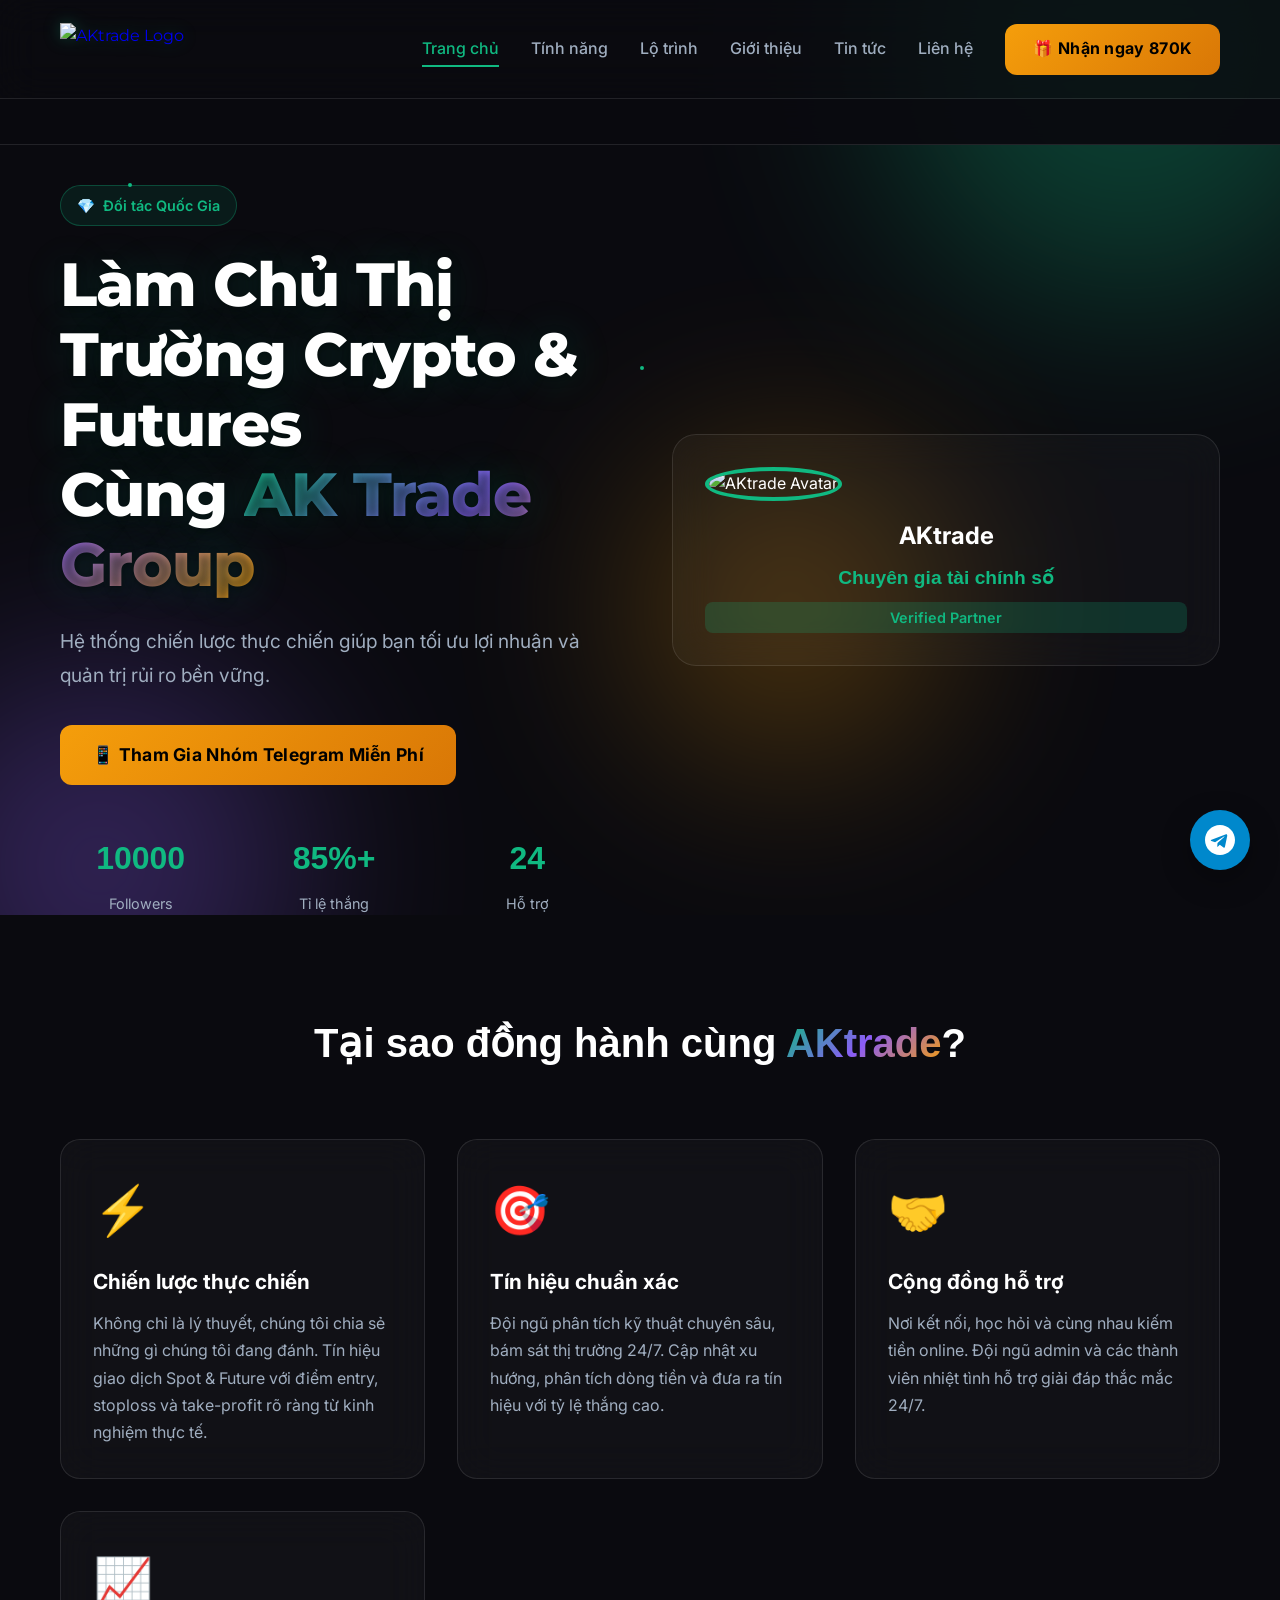
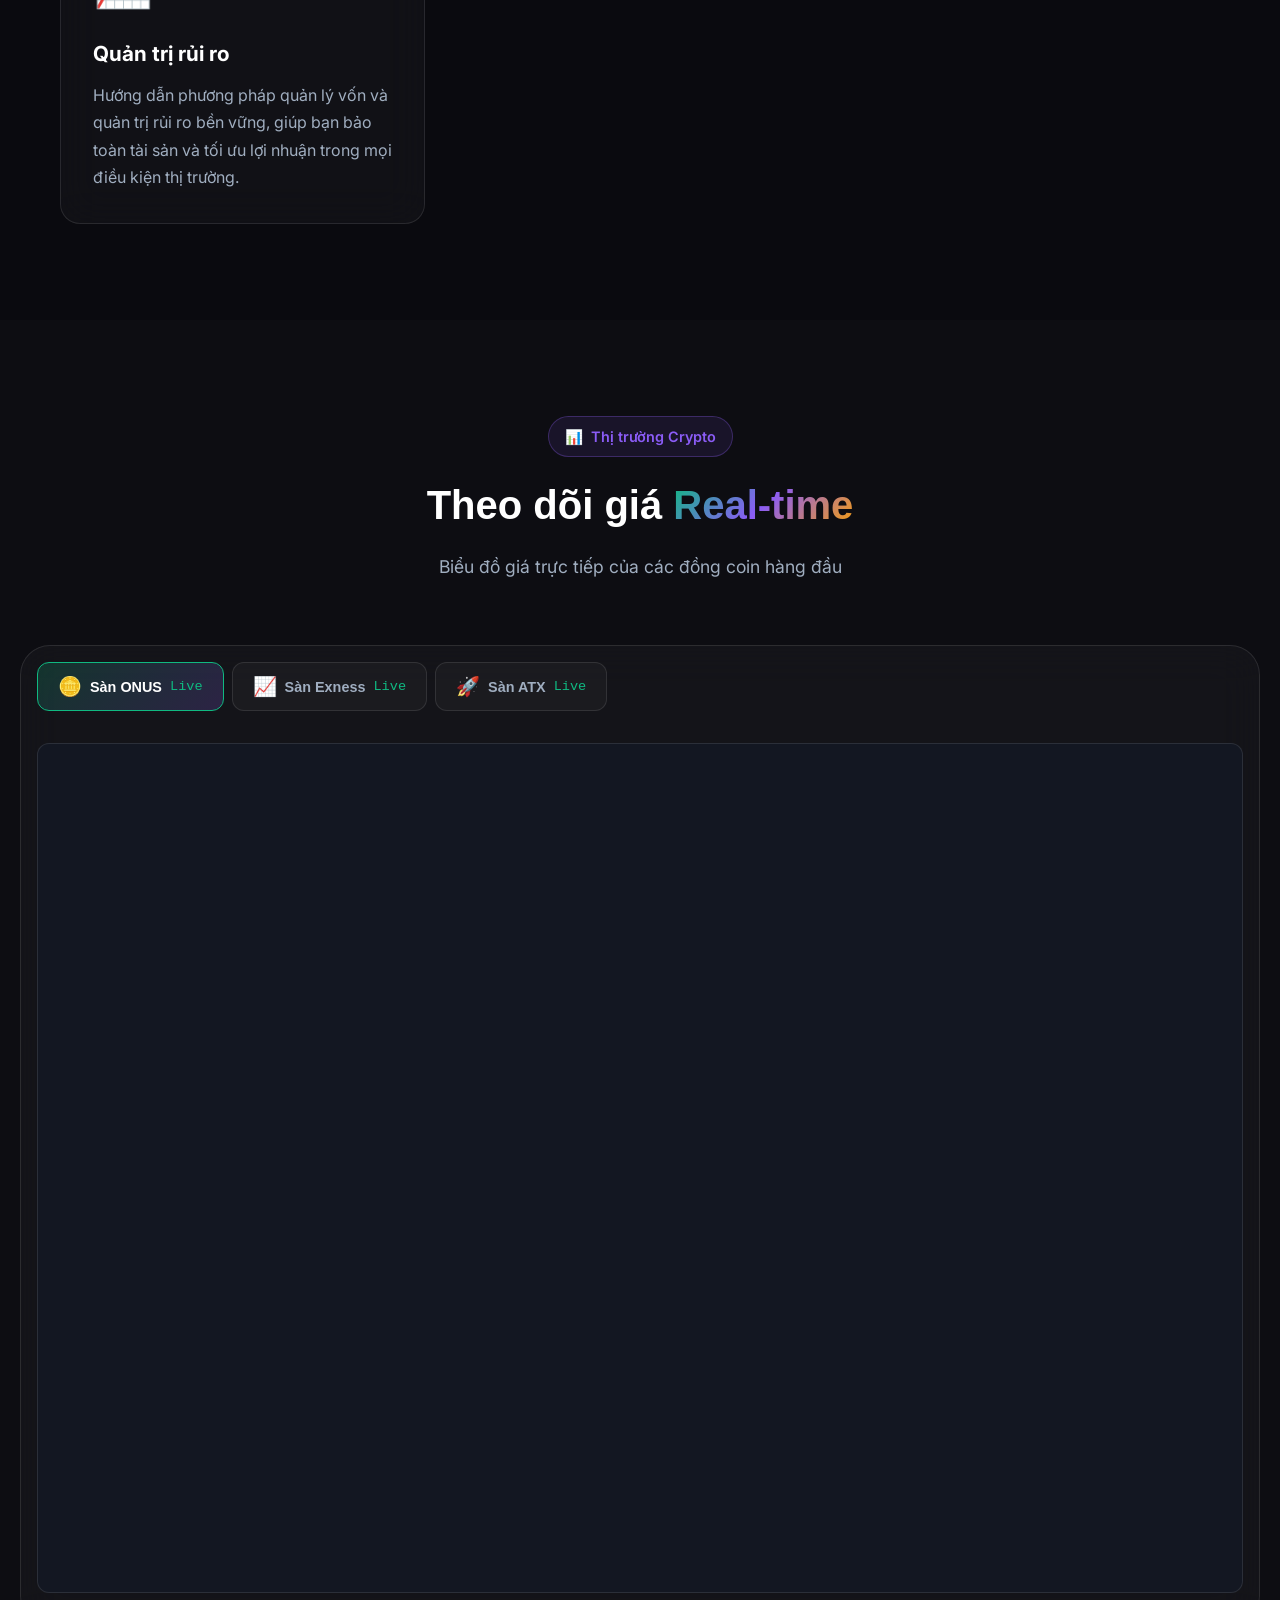
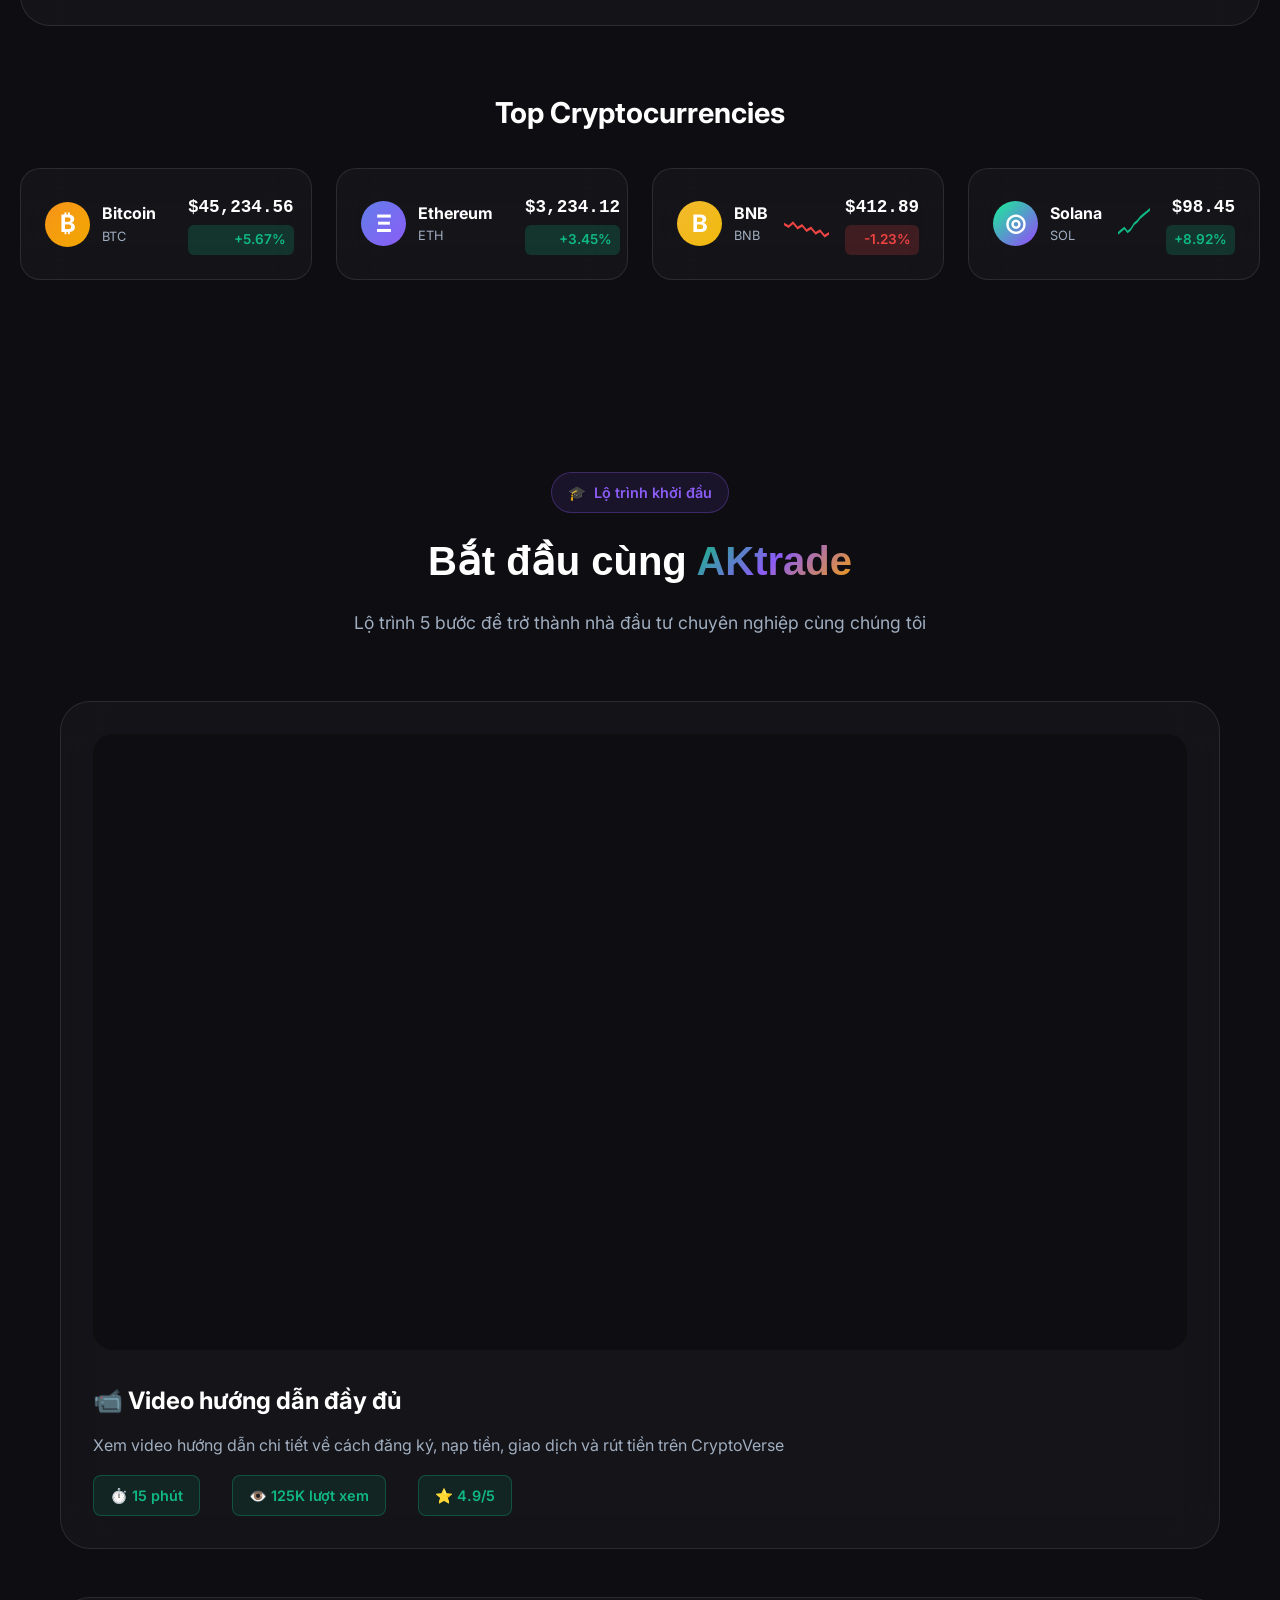
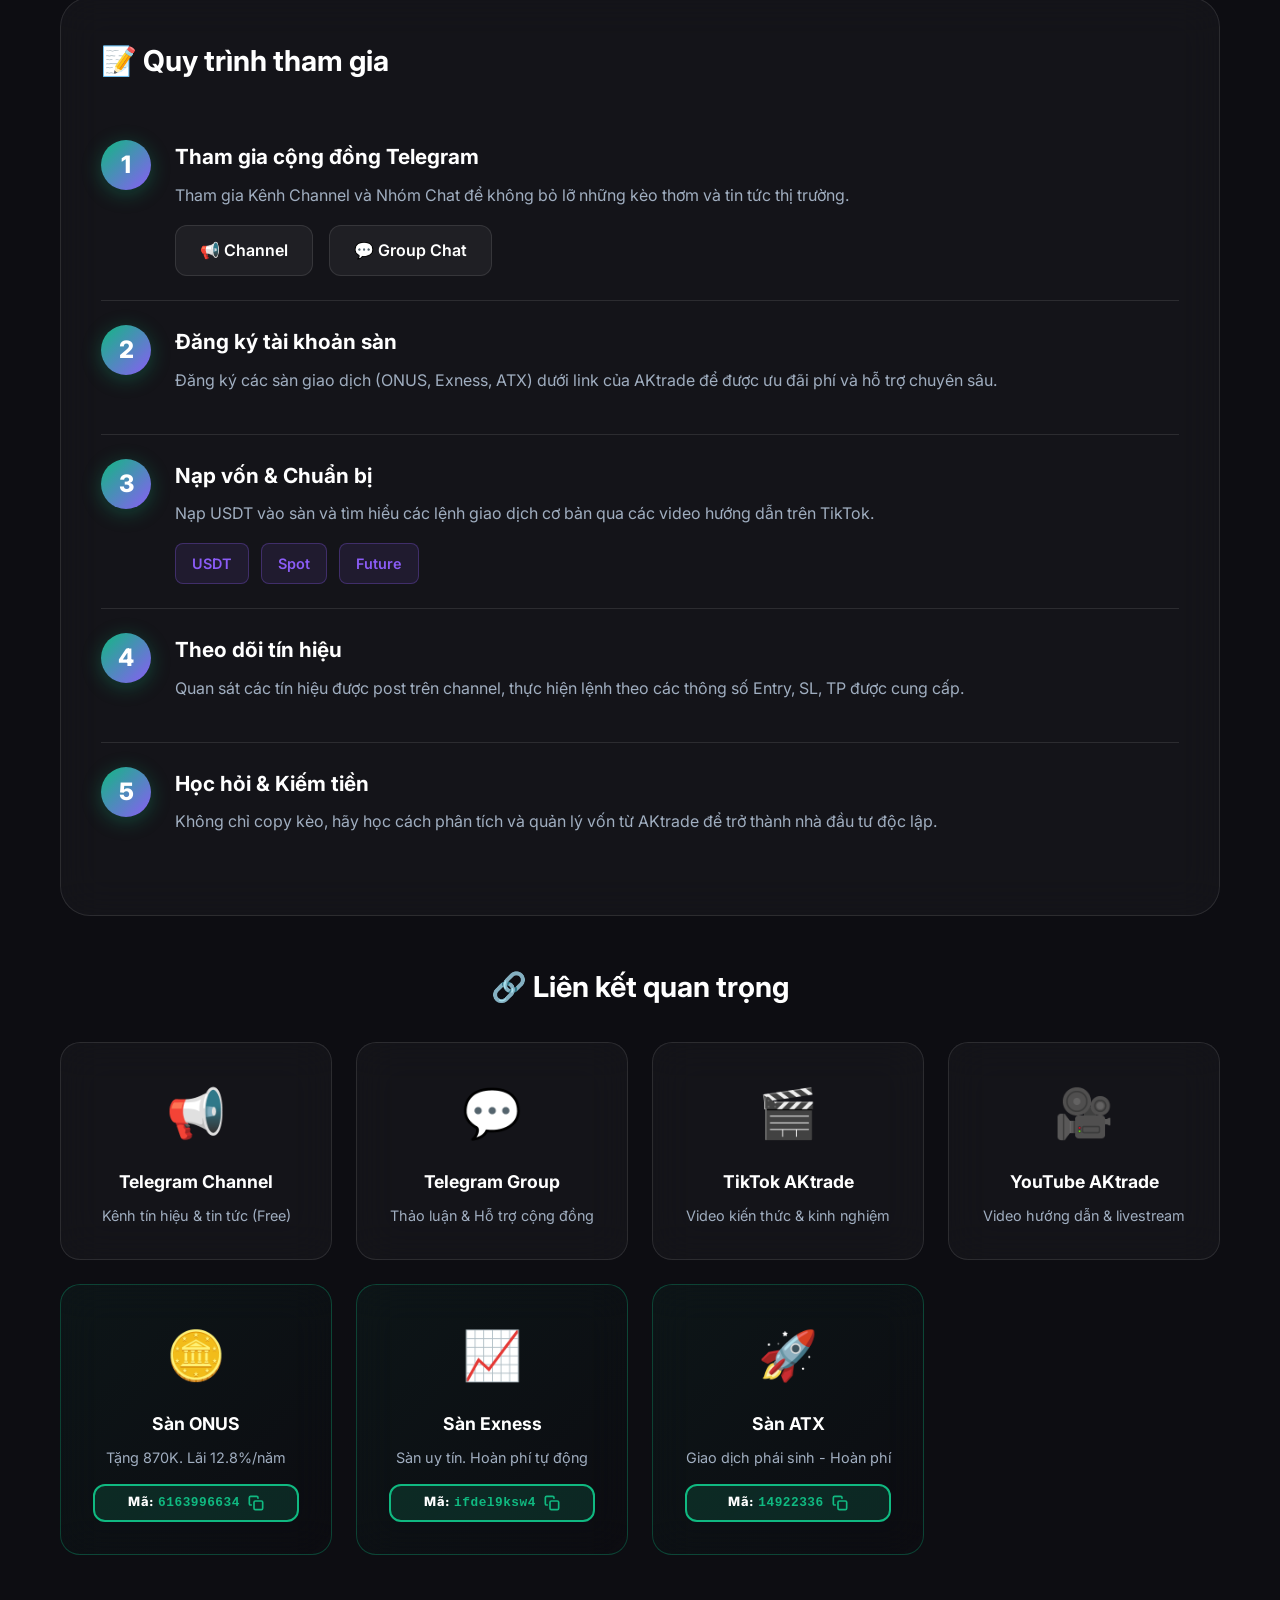
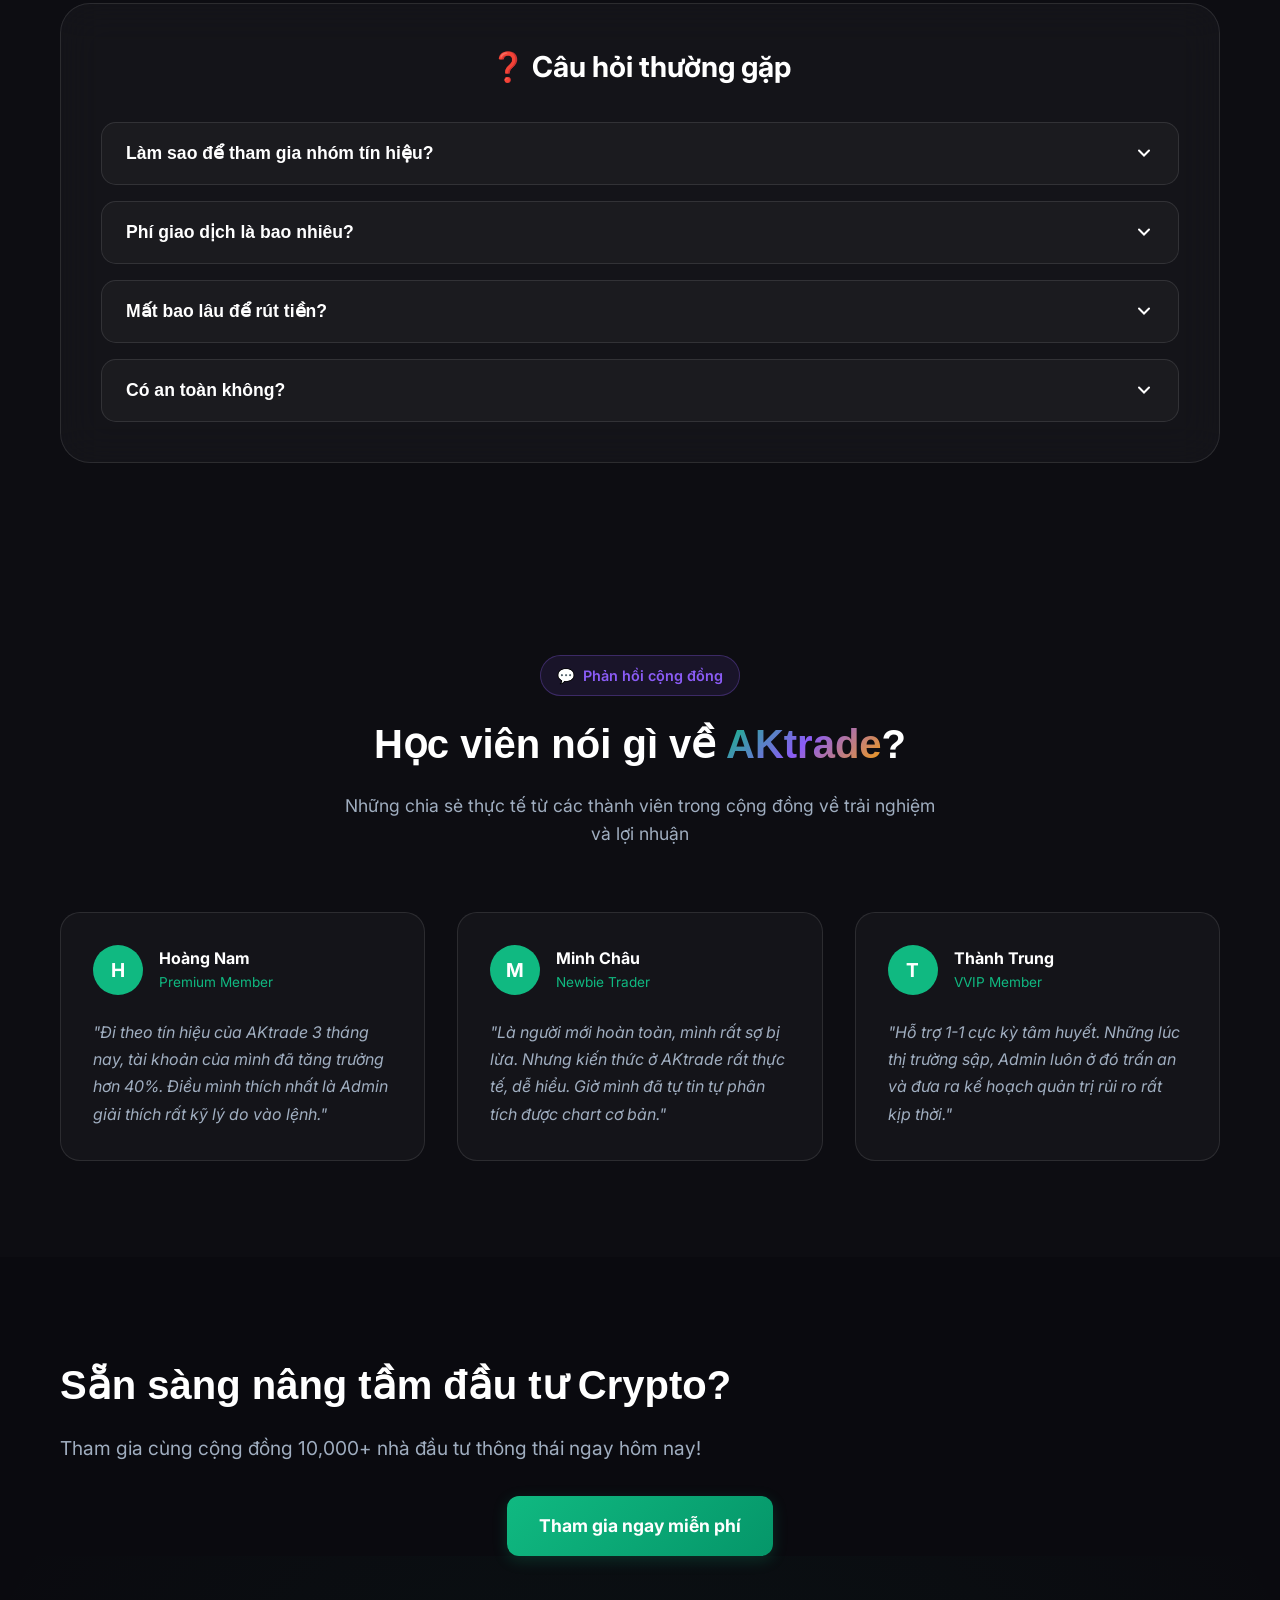
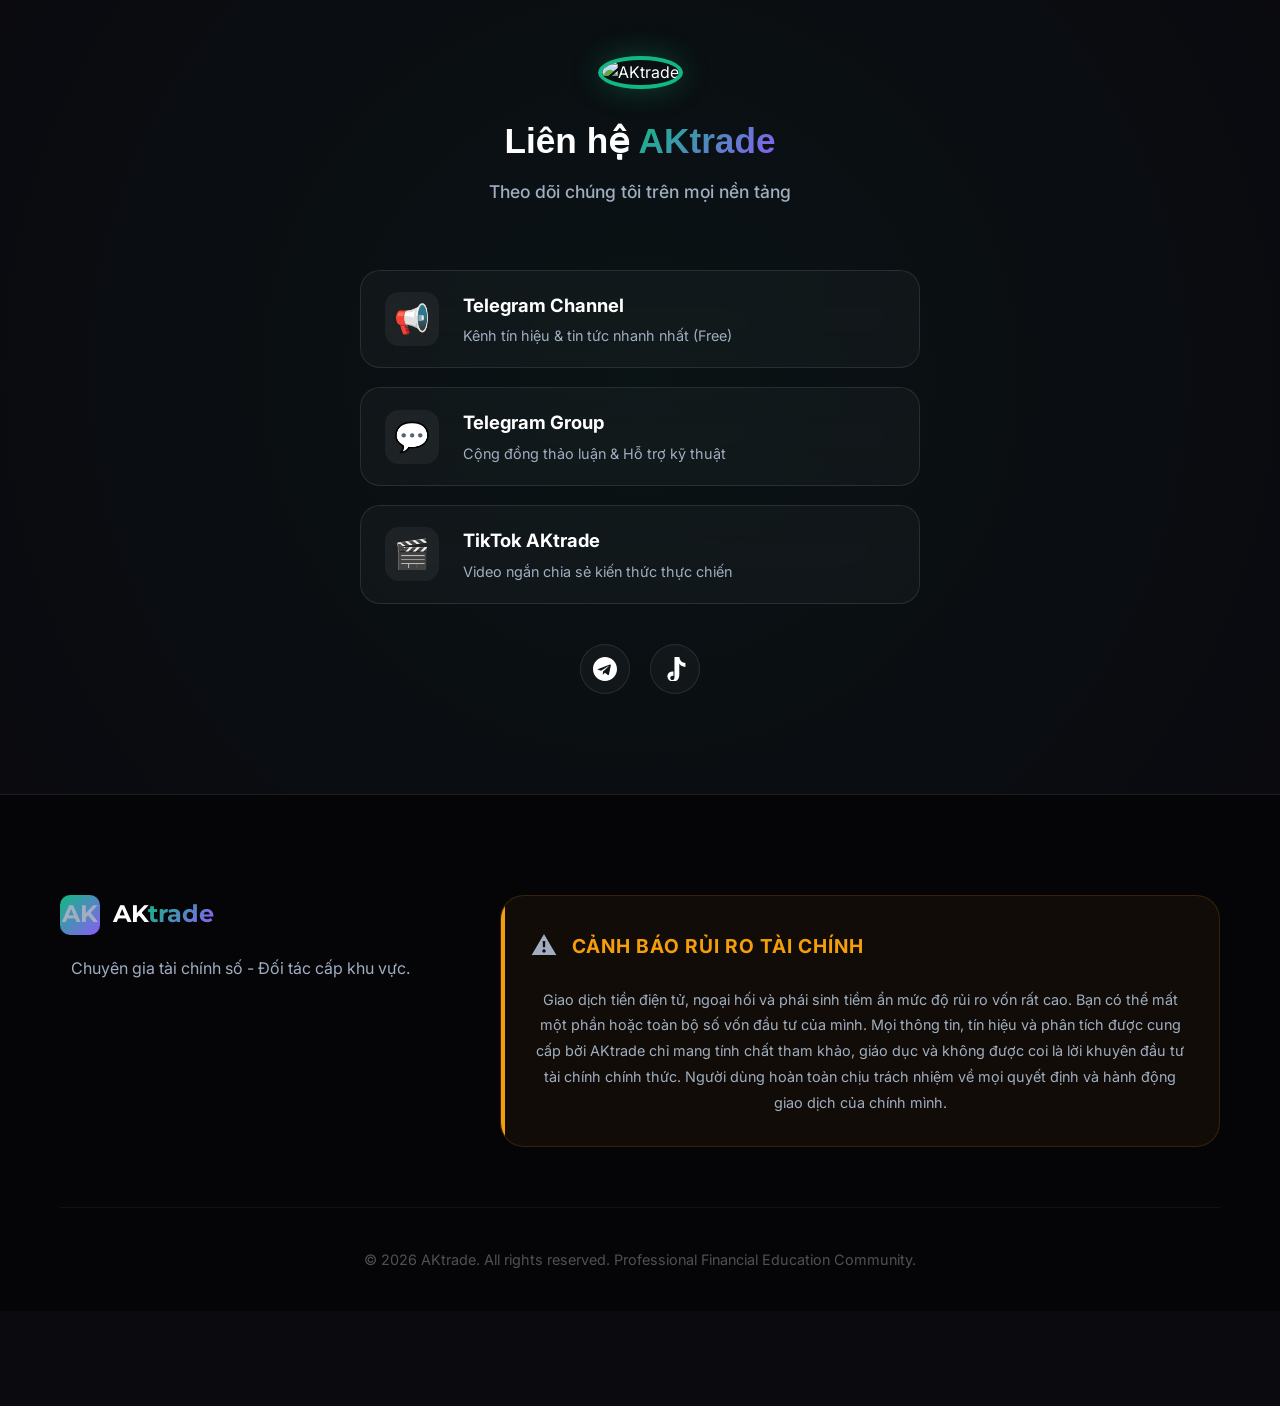
==== index.html @ a9e0b7c5 "init prj" ====
<!DOCTYPE html>
<html lang="vi">

<head>
    <meta charset="UTF-8">
    <meta name="viewport" content="width=device-width, initial-scale=1.0">
    <title>AKtrade - Chuyên gia tài chính số</title>
    <meta name="description" content="Đối tác cấp khu vực - Chia sẻ kiến thức & Tín hiệu Crypto thực chiến.">
    <link rel="stylesheet" href="css/style.css">
    <link rel="preconnect" href="https://fonts.googleapis.com">
    <link rel="preconnect" href="https://fonts.gstatic.com" crossorigin>
    <link
        href="https://fonts.googleapis.com/css2?family=Inter:wght@300;400;500;600;700;800;900&family=Roboto:wght@400;500;600;700;800;900&family=Montserrat:wght@400;600;700;800;900&display=swap"
        rel="stylesheet">
    
    <!-- Facebook Pixel Code -->
    <script>
        // Facebook Pixel sẽ được load từ file riêng
        // Thay YOUR_PIXEL_ID_HERE trong file js/fb-pixel.js
    </script>
    <noscript>
        <img height="1" width="1" style="display:none"
             src="https://www.facebook.com/tr?id=YOUR_PIXEL_ID_HERE&ev=PageView&noscript=1"/>
    </noscript>
    <!-- End Facebook Pixel Code -->
    
    <script type="text/javascript" src="https://s3.tradingview.com/tv.js"></script>
</head>

<body>
    <nav class="navbar" id="navbar">
        <div class="container">
            <div class="nav-content">
                <a href="index.html" class="logo logo-img-wrap">
                    <img src="https://bio.linkcdn.cc/upload/2025061210/1749724887125.png" alt="AKtrade Logo"
                        class="logo-img">
                </a>
                <div class="nav-links">
                    <a href="index.html" class="nav-link active">Trang chủ</a>
                    <a href="#features" class="nav-link">Tính năng</a>
                    <a href="roadmap.html" class="nav-link">Lộ trình</a>
                    <a href="referral.html" class="nav-link">Giới thiệu</a>
                    <a href="blog.html" class="nav-link">Tin tức</a>
                    <a href="#connect" class="nav-link">Liên hệ</a>
                    <a href="https://goonus.io/signup/6277729715974209438?uiid=OlnX7YWy3o&utm_campaign=invite"
                        class="btn btn-cta-gold" target="_blank">🎁 Nhận ngay 870K</a>
                </div>
                <button class="mobile-menu-btn" id="mobileMenuBtn">
                    <span></span><span></span><span></span>
                </button>
            </div>
        </div>
    </nav>

    <!-- Market Ticker -->
    <div class="market-ticker-wrapper">
        <div class="tradingview-widget-container">
            <div class="tradingview-widget-container__widget"></div>
            <script type="text/javascript"
                src="https://s3.tradingview.com/external-embedding/embed-widget-ticker-tape.js" async>
                    {
                        "symbols": [
                            { "proName": "BINANCE:BTCUSDT", "title": "BTC/USDT" },
                            { "proName": "BINANCE:ETHUSDT", "title": "ETH/USDT" },
                            { "proName": "BINANCE:SOLUSDT", "title": "SOL/USDT" },
                            { "proName": "BINANCE:BNBUSDT", "title": "BNB/USDT" },
                            { "proName": "BINANCE:XRPUSDT", "title": "XRP/USDT" },
                            { "proName": "BINANCE:ADAUSDT", "title": "ADA/USDT" }
                        ],
                            "showSymbolLogo": true,
                                "colorTheme": "dark",
                                    "isTransparent": true,
                                        "displayMode": "adaptive",
                                            "locale": "vi"
                    }
                </script>
        </div>
    </div>

    <section class="hero">
        <div class="hero-bg">
            <div class="gradient-orb orb-1"></div>
            <div class="gradient-orb orb-2"></div>
            <div class="gradient-orb orb-3"></div>
        </div>
        <div class="container">
            <div class="hero-content">
                <div class="hero-text">
                    <div class="badge">
                        <span class="badge-icon">💎</span>
                        <span>Đối tác Quốc Gia</span>
                    </div>
                    <h1 class="hero-title">
                        Làm Chủ Thị Trường Crypto & Futures <br>
                        Cùng <span class="gradient-text">AK Trade Group</span>
                    </h1>
                    <p class="hero-description">
                        Hệ thống chiến lược thực chiến giúp bạn tối ưu lợi nhuận và quản trị rủi ro bền vững.
                    </p>
                    <div class="hero-buttons">
                        <a href="https://t.me/Aktrade98" class="btn btn-cta-gold btn-large" target="_blank">
                            <span>📱 Tham Gia Nhóm Telegram Miễn Phí</span>
                        </a>
                    </div>
                    <div class="hero-stats">
                        <div class="stat-item">
                            <div class="stat-value">10K+</div>
                            <div class="stat-label">Followers</div>
                        </div>
                        <div class="stat-item">
                            <div class="stat-value">85%+</div>
                            <div class="stat-label">Tỉ lệ thắng</div>
                        </div>
                        <div class="stat-item">
                            <div class="stat-value">24/7</div>
                            <div class="stat-label">Hỗ trợ</div>
                        </div>
                    </div>
                </div>
                <div class="hero-visual">
                    <div class="crypto-card">
                        <div class="card-glow"></div>
                        <div class="aktrade-avatar">
                            <img src="https://bio.linkcdn.cc/upload/2025061210/1749724887125.png" alt="AKtrade Avatar"
                                style="width: 100%; border-radius: 50%; border: 4px solid var(--primary);">
                        </div>
                        <div class="crypto-name" style="text-align: center; margin-top: 1rem;">AKtrade</div>
                        <div class="ak-title"
                            style="text-align: center; font-size: 1.2rem; color: var(--primary); font-weight: 700; font-family: 'Orbitron', sans-serif;">
                            Chuyên gia tài chính số</div>
                        <div class="ak-badge"
                            style="display: block; text-align: center; background: rgba(16, 185, 129, 0.2); color: var(--primary); padding: 0.25rem 0.75rem; border-radius: 8px; font-size: 0.9rem; font-weight: 600; margin-top: 0.5rem;">
                            Verified Partner</div>
                    </div>
                </div>
            </div>
        </div>
        <div class="particles">
            <div class="particle"></div>
            <div class="particle"></div>
            <div class="particle"></div>
        </div>
    </section>

    <section class="features" id="features">
        <div class="container">
            <div class="section-header">
                <h2 class="section-title">Tại sao đồng hành cùng <span class="gradient-text">AKtrade</span>?</h2>
            </div>



            <div class="features-grid">
                <div class="feature-card">
                    <div class="feature-icon">⚡</div>
                    <h3 class="feature-title">Chiến lược thực chiến</h3>
                    <p class="feature-description">Không chỉ là lý thuyết, chúng tôi chia sẻ những gì chúng tôi đang đánh. Tín hiệu giao dịch Spot & Future với điểm entry, stoploss và take-profit rõ ràng từ kinh nghiệm thực tế.</p>
                </div>
                <div class="feature-card">
                    <div class="feature-icon">🎯</div>
                    <h3 class="feature-title">Tín hiệu chuẩn xác</h3>
                    <p class="feature-description">Đội ngũ phân tích kỹ thuật chuyên sâu, bám sát thị trường 24/7. Cập nhật xu hướng, phân tích dòng tiền và đưa ra tín hiệu với tỷ lệ thắng cao.</p>
                </div>
                <div class="feature-card">
                    <div class="feature-icon">🤝</div>
                    <h3 class="feature-title">Cộng đồng hỗ trợ</h3>
                    <p class="feature-description">Nơi kết nối, học hỏi và cùng nhau kiếm tiền online. Đội ngũ admin và các thành viên nhiệt tình hỗ trợ giải đáp thắc mắc 24/7.</p>
                </div>
                <div class="feature-card">
                    <div class="feature-icon">📈</div>
                    <h3 class="feature-title">Quản trị rủi ro</h3>
                    <p class="feature-description">Hướng dẫn phương pháp quản lý vốn và quản trị rủi ro bền vững, giúp bạn bảo toàn tài sản và tối ưu lợi nhuận trong mọi điều kiện thị trường.</p>
                </div>
            </div>
        </div>
    </section>

    <!-- Crypto Chart Section -->
    <section class="crypto-chart-section">
        <div class="container chart-wide-container">
            <div class="section-header">
                <div class="section-badge">
                    <span>📊</span>
                    <span>Thị trường Crypto</span>
                </div>
                <h2 class="section-title">Theo dõi giá <span class="gradient-text">Real-time</span></h2>
                <p class="section-description">Biểu đồ giá trực tiếp của các đồng coin hàng đầu</p>
            </div>

            <div class="chart-container">
                <!-- Chart Header -->
                <div class="chart-header">
                    <div class="chart-tabs">
                        <button class="chart-tab active" data-symbol="BINANCE:BTCUSDT">
                            <span class="tab-icon">🪙</span>
                            <span class="tab-name">Sàn ONUS</span>
                            <span class="tab-price">Live</span>
                        </button>
                        <button class="chart-tab" data-symbol="FX:XAUUSD">
                            <span class="tab-icon">📈</span>
                            <span class="tab-name">Sàn Exness</span>
                            <span class="tab-price">Live</span>
                        </button>
                        <button class="chart-tab" data-symbol="BINANCE:ETHUSDT">
                            <span class="tab-icon">🚀</span>
                            <span class="tab-name">Sàn ATX</span>
                            <span class="tab-price">Live</span>
                        </button>
                    </div>
                </div>

                <!-- Main Chart -->
                <div class="chart-wrapper"
                    style="height: 850px !important; min-height: 850px !important; padding: 0; overflow: hidden; background: #131722; border-radius: 12px; border: 1px solid rgba(255,255,255,0.1);">
                    <div id="tradingview_widget" style="width: 100%; height: 850px !important;"></div>
                </div>
            </div>

            <!-- Top Coins List -->
            <div class="top-coins">
                <h3 class="coins-title">Top Cryptocurrencies</h3>
                <div class="coins-grid">
                    <div class="coin-item">
                        <div class="coin-info">
                            <div class="coin-icon btc">₿</div>
                            <div>
                                <div class="coin-name">Bitcoin</div>
                                <div class="coin-symbol">BTC</div>
                            </div>
                        </div>
                        <div class="coin-chart">
                            <svg viewBox="0 0 100 30" preserveAspectRatio="none">
                                <path d="M0,25 L10,22 L20,24 L30,18 L40,20 L50,12 L60,14 L70,8 L80,6 L90,4 L100,2"
                                    fill="none" stroke="#10b981" stroke-width="2" />
                            </svg>
                        </div>
                        <div class="coin-price-info">
                            <div class="coin-price">$45,234.56</div>
                            <div class="coin-change positive">+5.67%</div>
                        </div>
                    </div>

                    <div class="coin-item">
                        <div class="coin-info">
                            <div class="coin-icon eth">Ξ</div>
                            <div>
                                <div class="coin-name">Ethereum</div>
                                <div class="coin-symbol">ETH</div>
                            </div>
                        </div>
                        <div class="coin-chart">
                            <svg viewBox="0 0 100 30" preserveAspectRatio="none">
                                <path d="M0,20 L10,18 L20,22 L30,15 L40,17 L50,10 L60,12 L70,7 L80,9 L90,5 L100,3"
                                    fill="none" stroke="#8b5cf6" stroke-width="2" />
                            </svg>
                        </div>
                        <div class="coin-price-info">
                            <div class="coin-price">$3,234.12</div>
                            <div class="coin-change positive">+3.45%</div>
                        </div>
                    </div>

                    <div class="coin-item">
                        <div class="coin-info">
                            <div class="coin-icon bnb">B</div>
                            <div>
                                <div class="coin-name">BNB</div>
                                <div class="coin-symbol">BNB</div>
                            </div>
                        </div>
                        <div class="coin-chart">
                            <svg viewBox="0 0 100 30" preserveAspectRatio="none">
                                <path d="M0,15 L10,17 L20,14 L30,18 L40,16 L50,20 L60,18 L70,22 L80,20 L90,24 L100,22"
                                    fill="none" stroke="#ef4444" stroke-width="2" />
                            </svg>
                        </div>
                        <div class="coin-price-info">
                            <div class="coin-price">$412.89</div>
                            <div class="coin-change negative">-1.23%</div>
                        </div>
                    </div>

                    <div class="coin-item">
                        <div class="coin-info">
                            <div class="coin-icon sol">◎</div>
                            <div>
                                <div class="coin-name">Solana</div>
                                <div class="coin-symbol">SOL</div>
                            </div>
                        </div>
                        <div class="coin-chart">
                            <svg viewBox="0 0 100 30" preserveAspectRatio="none">
                                <path d="M0,22 L10,20 L20,18 L30,21 L40,19 L50,15 L60,13 L70,10 L80,8 L90,6 L100,4"
                                    fill="none" stroke="#10b981" stroke-width="2" />
                            </svg>
                        </div>
                        <div class="coin-price-info">
                            <div class="coin-price">$98.45</div>
                            <div class="coin-change positive">+8.92%</div>
                        </div>
                    </div>
                </div>
            </div>
        </div>
    </section>

    <!-- Tutorial Section -->
    <section class="tutorial-section">
        <div class="container">
            <div class="section-header">
                <div class="section-badge">
                    <span>🎓</span>
                    <span>Lộ trình khởi đầu</span>
                </div>
                <h2 class="section-title">Bắt đầu cùng <span class="gradient-text">AKtrade</span></h2>
                <p class="section-description">
                    Lộ trình 5 bước để trở thành nhà đầu tư chuyên nghiệp cùng chúng tôi
                </p>
            </div>

            <div class="tutorial-content">
                <!-- Video Tutorial -->
                <div class="tutorial-video">
                    <div class="video-wrapper">
                        <!-- Replace with your YouTube video ID -->
                        <iframe id="tutorialVideo" src="https://www.youtube.com/embed/V8oj9MBO3xE"
                            title="Hướng dẫn sử dụng CryptoVerse" frameborder="0"
                            allow="accelerometer; autoplay; clipboard-write; encrypted-media; gyroscope; picture-in-picture"
                            allowfullscreen>
                        </iframe>
                    </div>
                    <div class="video-info">
                        <h3 class="video-title">📹 Video hướng dẫn đầy đủ</h3>
                        <p class="video-description">
                            Xem video hướng dẫn chi tiết về cách đăng ký, nạp tiền, giao dịch và rút tiền trên
                            CryptoVerse
                        </p>
                        <div class="video-stats">
                            <span class="video-stat">⏱️ 15 phút</span>
                            <span class="video-stat">👁️ 125K lượt xem</span>
                            <span class="video-stat">⭐ 4.9/5</span>
                        </div>
                    </div>
                </div>

                <!-- Step by Step Guide -->
                <div class="tutorial-steps">
                    <h3 class="steps-title">📝 Quy trình tham gia</h3>

                    <div class="tutorial-step">
                        <div class="step-number-badge">1</div>
                        <div class="step-content">
                            <h4 class="step-title">Tham gia cộng đồng Telegram</h4>
                            <p class="step-description">
                                Tham gia Kênh Channel và Nhóm Chat để không bỏ lỡ những kèo thơm và tin tức thị trường.
                            </p>
                            <div class="step-downloads">
                                <a href="https://t.me/Aktrade98" class="download-btn">
                                    <span>📢 Channel</span>
                                </a>
                                <a href="https://t.me/Aktrade98_Chat" class="download-btn">
                                    <span>💬 Group Chat</span>
                                </a>
                            </div>
                        </div>
                    </div>

                    <div class="tutorial-step">
                        <div class="step-number-badge">2</div>
                        <div class="step-content">
                            <h4 class="step-title">Đăng ký tài khoản sàn</h4>
                            <p class="step-description">
                                Đăng ký các sàn giao dịch (ONUS, Exness, ATX) dưới link của AKtrade để được ưu đãi phí
                                và hỗ trợ chuyên sâu.
                            </p>
                        </div>
                    </div>

                    <div class="tutorial-step">
                        <div class="step-number-badge">3</div>
                        <div class="step-content">
                            <h4 class="step-title">Nạp vốn & Chuẩn bị</h4>
                            <p class="step-description">
                                Nạp USDT vào sàn và tìm hiểu các lệnh giao dịch cơ bản qua các video hướng dẫn trên
                                TikTok.
                            </p>
                            <div class="payment-methods">
                                <span class="payment-badge">USDT</span>
                                <span class="payment-badge">Spot</span>
                                <span class="payment-badge">Future</span>
                            </div>
                        </div>
                    </div>

                    <div class="tutorial-step">
                        <div class="step-number-badge">4</div>
                        <div class="step-content">
                            <h4 class="step-title">Theo dõi tín hiệu</h4>
                            <p class="step-description">
                                Quan sát các tín hiệu được post trên channel, thực hiện lệnh theo các thông số Entry,
                                SL, TP được cung cấp.
                            </p>
                        </div>
                    </div>

                    <div class="tutorial-step">
                        <div class="step-number-badge">5</div>
                        <div class="step-content">
                            <h4 class="step-title">Học hỏi & Kiếm tiền</h4>
                            <p class="step-description">
                                Không chỉ copy kèo, hãy học cách phân tích và quản lý vốn từ AKtrade để trở thành nhà
                                đầu tư độc lập.
                            </p>
                        </div>
                    </div>
                </div>

                <!-- Resources & Links -->
                <div class="tutorial-resources">
                    <h3 class="resources-title">🔗 Liên kết quan trọng</h3>
                    <div class="resources-grid">
                        <a href="https://t.me/Aktrade98" class="resource-card">
                            <div class="resource-icon">📢</div>
                            <h4 class="resource-title">Telegram Channel</h4>
                            <p class="resource-description">Kênh tín hiệu & tin tức (Free)</p>
                        </a>

                        <a href="https://t.me/Aktrade98_Chat" class="resource-card">
                            <div class="resource-icon">💬</div>
                            <h4 class="resource-title">Telegram Group</h4>
                            <p class="resource-description">Thảo luận & Hỗ trợ cộng đồng</p>
                        </a>

                        <a href="https://www.tiktok.com/@teamaktrade?_r=1&_t=ZS-91wGyzet63Q" class="resource-card"
                            target="_blank">
                            <div class="resource-icon">🎬</div>
                            <h4 class="resource-title">TikTok AKtrade</h4>
                            <p class="resource-description">Video kiến thức & kinh nghiệm</p>
                        </a>

                        <a href="https://www.youtube.com/@AKtrade-Group" class="resource-card" target="_blank">
                            <div class="resource-icon">🎥</div>
                            <h4 class="resource-title">YouTube AKtrade</h4>
                            <p class="resource-description">Video hướng dẫn & livestream</p>
                        </a>

                        <a href="https://goonus.io/signup/6277729715974209438?uiid=OlnX7YWy3o&utm_campaign=invite"
                            class="resource-card exchange-accent" target="_blank">
                            <div class="resource-icon">🪙</div>
                            <h4 class="resource-title">Sàn ONUS</h4>
                            <p class="resource-description">Tặng 870K. Lãi 12.8%/năm</p>
                            <div class="ref-code-v3" onclick="event.preventDefault();"
                                style="display: flex; align-items: center; justify-content: center; gap: 8px; background: rgba(16, 185, 129, 0.15); border: 2px solid var(--primary); padding: 6px 15px; border-radius: 12px; margin-top: 15px; transition: all 0.3s ease;">
                                <span
                                    style="font-size: 0.8rem; font-weight: 800; color: #fff; letter-spacing: 0.5px;">Mã:
                                    <span id="idxOnusCode"
                                        style="color: var(--primary); font-family: 'Orbitron', monospace;">6163996634</span></span>
                                <button class="copy-btn-trigger" data-target="idxOnusCode"
                                    style="background: none; border: none; color: var(--primary); cursor: pointer; display: flex; align-items: center; padding: 0;">
                                    <svg width="16" height="16" viewBox="0 0 24 24" fill="none" stroke="currentColor"
                                        stroke-width="2.5" stroke-linecap="round" stroke-linejoin="round">
                                        <rect x="9" y="9" width="13" height="13" rx="2" ry="2"></rect>
                                        <path d="M5 15H4a2 2 0 0 1-2-2V4a2 2 0 0 1 2-2h9a2 2 0 0 1 2 2v1"></path>
                                    </svg>
                                </button>
                            </div>
                        </a>

                        <a href="https://one.exnessonelink.com/a/ifdel9ksw4" class="resource-card exchange-accent"
                            target="_blank">
                            <div class="resource-icon">📈</div>
                            <h4 class="resource-title">Sàn Exness</h4>
                            <p class="resource-description">Sàn uy tín. Hoàn phí tự động</p>
                            <div class="ref-code-v3" onclick="event.preventDefault();"
                                style="display: flex; align-items: center; justify-content: center; gap: 8px; background: rgba(16, 185, 129, 0.15); border: 2px solid var(--primary); padding: 6px 15px; border-radius: 12px; margin-top: 15px; transition: all 0.3s ease;">
                                <span
                                    style="font-size: 0.8rem; font-weight: 800; color: #fff; letter-spacing: 0.5px;">Mã:
                                    <span id="idxExCode"
                                        style="color: var(--primary); font-family: 'Orbitron', monospace;">ifdel9ksw4</span></span>
                                <button class="copy-btn-trigger" data-target="idxExCode"
                                    style="background: none; border: none; color: var(--primary); cursor: pointer; display: flex; align-items: center; padding: 0;">
                                    <svg width="16" height="16" viewBox="0 0 24 24" fill="none" stroke="currentColor"
                                        stroke-width="2.5" stroke-linecap="round" stroke-linejoin="round">
                                        <rect x="9" y="9" width="13" height="13" rx="2" ry="2"></rect>
                                        <path d="M5 15H4a2 2 0 0 1-2-2V4a2 2 0 0 1 2-2h9a2 2 0 0 1 2 2v1"></path>
                                    </svg>
                                </button>
                            </div>
                        </a>

                        <a href="https://atxs.io/r/14922336" class="resource-card exchange-accent" target="_blank">
                            <div class="resource-icon">🚀</div>
                            <h4 class="resource-title">Sàn ATX</h4>
                            <p class="resource-description">Giao dịch phái sinh - Hoàn phí</p>
                            <div class="ref-code-v3" onclick="event.preventDefault();"
                                style="display: flex; align-items: center; justify-content: center; gap: 8px; background: rgba(16, 185, 129, 0.15); border: 2px solid var(--primary); padding: 6px 15px; border-radius: 12px; margin-top: 15px; transition: all 0.3s ease;">
                                <span
                                    style="font-size: 0.8rem; font-weight: 800; color: #fff; letter-spacing: 0.5px;">Mã:
                                    <span id="idxAtxCode"
                                        style="color: var(--primary); font-family: 'Orbitron', monospace;">14922336</span></span>
                                <button class="copy-btn-trigger" data-target="idxAtxCode"
                                    style="background: none; border: none; color: var(--primary); cursor: pointer; display: flex; align-items: center; padding: 0;">
                                    <svg width="16" height="16" viewBox="0 0 24 24" fill="none" stroke="currentColor"
                                        stroke-width="2.5" stroke-linecap="round" stroke-linejoin="round">
                                        <rect x="9" y="9" width="13" height="13" rx="2" ry="2"></rect>
                                        <path d="M5 15H4a2 2 0 0 1-2-2V4a2 2 0 0 1 2-2h9a2 2 0 0 1 2 2v1"></path>
                                    </svg>
                                </button>
                            </div>
                        </a>
                    </div>
                </div>

                <!-- Quick FAQ -->
                <div class="tutorial-faq">
                    <h3 class="faq-title">❓ Câu hỏi thường gặp</h3>
                    <div class="faq-list">
                        <div class="faq-item">
                            <button class="faq-question">
                                <span>Làm sao để tham gia nhóm tín hiệu?</span>
                                <svg width="20" height="20" viewBox="0 0 20 20" fill="none">
                                    <path d="M5 7.5L10 12.5L15 7.5" stroke="currentColor" stroke-width="2"
                                        stroke-linecap="round" />
                                </svg>
                            </button>
                            <div class="faq-answer">
                                <p>Bạn chỉ cần tham gia Telegram Channel (Free). Với các nhóm tín hiệu nâng cao, hãy
                                    đăng ký sàn qua link của AKtrade và nhắn tin cho Admin.</p>
                            </div>
                        </div>

                        <div class="faq-item">
                            <button class="faq-question">
                                <span>Phí giao dịch là bao nhiêu?</span>
                                <svg width="20" height="20" viewBox="0 0 20 20" fill="none">
                                    <path d="M5 7.5L10 12.5L15 7.5" stroke="currentColor" stroke-width="2"
                                        stroke-linecap="round" />
                                </svg>
                            </button>
                            <div class="faq-answer">
                                <p>Phí giao dịch chỉ từ 0.1% - thấp nhất thị trường. Người dùng VIP được giảm thêm 50%.
                                </p>
                            </div>
                        </div>

                        <div class="faq-item">
                            <button class="faq-question">
                                <span>Mất bao lâu để rút tiền?</span>
                                <svg width="20" height="20" viewBox="0 0 20 20" fill="none">
                                    <path d="M5 7.5L10 12.5L15 7.5" stroke="currentColor" stroke-width="2"
                                        stroke-linecap="round" />
                                </svg>
                            </button>
                            <div class="faq-answer">
                                <p>Rút crypto: 5-30 phút. Rút tiền về ngân hàng: 1-24 giờ tùy ngân hàng.</p>
                            </div>
                        </div>

                        <div class="faq-item">
                            <button class="faq-question">
                                <span>Có an toàn không?</span>
                                <svg width="20" height="20" viewBox="0 0 20 20" fill="none">
                                    <path d="M5 7.5L10 12.5L15 7.5" stroke="currentColor" stroke-width="2"
                                        stroke-linecap="round" />
                                </svg>
                            </button>
                            <div class="faq-answer">
                                <p>Tuyệt đối an toàn với mã hóa SSL, ví lạnh, 2FA và bảo hiểm tài sản người dùng.</p>
                            </div>
                        </div>
                    </div>
                </div>
            </div>
        </div>
    </section>

    <!-- Testimonials Section -->
    <section class="testimonials-section">
        <div class="container">
            <div class="section-header">
                <div class="section-badge">
                    <span>💬</span>
                    <span>Phản hồi cộng đồng</span>
                </div>
                <h2 class="section-title">Học viên nói gì về <span class="gradient-text">AKtrade</span>?</h2>
                <p class="section-description">
                    Những chia sẻ thực tế từ các thành viên trong cộng đồng về trải nghiệm và lợi nhuận
                </p>
            </div>

            <div class="testimonials-grid">
                <div class="testimonial-card">
                    <div class="user-info">
                        <div class="user-avatar">H</div>
                        <div>
                            <div class="user-name">Hoàng Nam</div>
                            <div class="user-rank">Premium Member</div>
                        </div>
                    </div>
                    <p class="testimonial-content">
                        "Đi theo tín hiệu của AKtrade 3 tháng nay, tài khoản của mình đã tăng trưởng hơn 40%. Điều mình
                        thích nhất là Admin giải thích rất kỹ lý do vào lệnh."
                    </p>
                </div>

                <div class="testimonial-card">
                    <div class="user-info">
                        <div class="user-avatar">M</div>
                        <div>
                            <div class="user-name">Minh Châu</div>
                            <div class="user-rank">Newbie Trader</div>
                        </div>
                    </div>
                    <p class="testimonial-content">
                        "Là người mới hoàn toàn, mình rất sợ bị lừa. Nhưng kiến thức ở AKtrade rất thực tế, dễ hiểu. Giờ
                        mình đã tự tin tự phân tích được chart cơ bản."
                    </p>
                </div>

                <div class="testimonial-card">
                    <div class="user-info">
                        <div class="user-avatar">T</div>
                        <div>
                            <div class="user-name">Thành Trung</div>
                            <div class="user-rank">VVIP Member</div>
                        </div>
                    </div>
                    <p class="testimonial-content">
                        "Hỗ trợ 1-1 cực kỳ tâm huyết. Những lúc thị trường sập, Admin luôn ở đó trấn an và đưa ra kế
                        hoạch quản trị rủi ro rất kịp thời."
                    </p>
                </div>
            </div>
        </div>
    </section>

    <section class="cta">
        <div class="container">
            <h2 class="cta-title">Sẵn sàng nâng tầm đầu tư Crypto?</h2>
            <p class="cta-description">Tham gia cùng cộng đồng 10,000+ nhà đầu tư thông thái ngay hôm nay!</p>
            <div class="cta-buttons">
                <a href="https://t.me/Aktrade98" class="btn btn-primary btn-large">Tham gia ngay miễn phí</a>
            </div>
        </div>
        <!-- Bio Section on Homepage -->
        <section class="bio-section" id="connect">
            <div class="container container-narrow">
                <div class="bio-container">
                    <div class="bio-header-content">
                        <img src="https://bio.linkcdn.cc/upload/2025061210/1749724887125.png" alt="AKtrade"
                            class="bio-avatar">
                        <h2 class="bio-title">Liên hệ <span class="highlight">AKtrade</span></h2>
                        <p class="bio-subtitle">Theo dõi chúng tôi trên mọi nền tảng</p>
                    </div>

                    <div class="bio-links">
                        <a href="https://t.me/Aktrade98" class="bio-link-card" target="_blank">
                            <div class="bio-icon">📢</div>
                            <div class="bio-text">
                                <h3>Telegram Channel</h3>
                                <p>Kênh tín hiệu & tin tức nhanh nhất (Free)</p>
                            </div>
                        </a>

                        <a href="https://t.me/Aktrade98_Chat" class="bio-link-card" target="_blank">
                            <div class="bio-icon">💬</div>
                            <div class="bio-text">
                                <h3>Telegram Group</h3>
                                <p>Cộng đồng thảo luận & Hỗ trợ kỹ thuật</p>
                            </div>
                        </a>

                        <a href="https://www.tiktok.com/@teamaktrade?_r=1&_t=ZS-91wGyzet63Q" class="bio-link-card"
                            target="_blank">
                            <div class="bio-icon">🎬</div>
                            <div class="bio-text">
                                <h3>TikTok AKtrade</h3>
                                <p>Video ngắn chia sẻ kiến thức thực chiến</p>
                            </div>
                        </a>
                    </div>

                    <div class="social-flex">
                        <a href="https://t.me/Aktrade98" class="social-icon" target="_blank">
                            <svg width="24" height="24" viewBox="0 0 24 24" fill="currentColor">
                                <path
                                    d="M12 0C5.373 0 0 5.373 0 12s5.373 12 12 12 12-5.373 12-12S18.627 0 12 0zm5.894 8.221l-1.97 9.28c-.145.658-.537.818-1.084.508l-3-2.21-1.446 1.394c-.14.18-.357.295-.6.295-.002 0-.003 0-.005 0l.213-3.054 5.56-5.022c.24-.213-.054-.334-.373-.121L8.08 13.768l-2.97-.924c-.64-.203-.658-.64.135-.954l11.566-4.458c.538-.196 1.006.128.832.941z" />
                            </svg>
                        </a>
                        <a href="https://www.tiktok.com/@teamaktrade?_r=1&_t=ZS-91wGyzet63Q" class="social-icon"
                            target="_blank">
                            <svg width="24" height="24" viewBox="0 0 24 24" fill="currentColor">
                                <path
                                    d="M12.525.02c1.31-.02 2.61-.01 3.91-.02.08 1.53.63 3.09 1.75 4.17 1.12 1.11 2.7 1.62 4.24 1.79v4.03c-1.44-.17-2.86-.6-4.12-1.31a6.34 6.34 0 01-2.02-2.12v11.5c0 1.57-.44 3.16-1.43 4.39-1.13 1.4-2.84 2.1-4.63 2.06-1.57.06-3.15-.45-4.29-1.55-1.14-1.1-1.68-2.67-1.49-4.23.16-1.43.95-2.73 2.15-3.52 1.13-.74 2.53-.98 3.86-.71v4.21c-.81-.19-1.7-.06-2.37.45-.64.5-.94 1.3-.82 2.1.1.75.64 1.41 1.36 1.62.72.22 1.55.05 2.1-.45.54-.5.78-1.25.74-1.96V.02z" />
                            </svg>
                        </a>
                    </div>
                </div>
            </div>
        </section>

        <footer class="footer">
            <div class="container">
                <div class="footer-content">
                    <div class="footer-brand">
                        <div class="logo">
                            <div class="logo-icon">AK</div>
                            <span class="logo-text">AK<span class="highlight">trade</span></span>
                        </div>
                        <p>Chuyên gia tài chính số - Đối tác cấp khu vực.</p>
                    </div>

                    <div class="risk-notice-box">
                        <div class="notice-header">
                            <span class="notice-icon">⚠️</span>
                            <h3>Cảnh báo rủi ro tài chính</h3>
                        </div>
                        <p>Giao dịch tiền điện tử, ngoại hối và phái sinh tiềm ẩn mức độ rủi ro vốn rất cao. Bạn có thể
                            mất
                            một phần hoặc toàn bộ số vốn đầu tư của mình. Mọi thông tin, tín hiệu và phân tích được cung
                            cấp
                            bởi AKtrade chỉ mang tính chất tham khảo, giáo dục và không được coi là lời khuyên đầu tư
                            tài
                            chính chính thức. Người dùng hoàn toàn chịu trách nhiệm về mọi quyết định và hành động giao
                            dịch
                            của chính mình.</p>
                    </div>
                </div>

                <div class="footer-bottom">
                    <p>&copy; 2026 AKtrade. All rights reserved. Professional Financial Education Community.</p>
                </div>
            </div>
        </footer>

        <!-- Floating Contact -->
        <div class="floating-contact">
            <a href="https://t.me/Aktrade98" class="contact-item telegram" target="_blank">
                <span class="tooltip">Chat với Admin</span>
                <svg width="30" height="30" viewBox="0 0 24 24" fill="currentColor">
                    <path
                        d="M12 0C5.373 0 0 5.373 0 12s5.373 12 12 12 12-5.373 12-12S18.627 0 12 0zm5.894 8.221l-1.97 9.28c-.145.658-.537.818-1.084.508l-3-2.21-1.446 1.394c-.14.18-.357.295-.6.295-.002 0-.003 0-.005 0l.213-3.054 5.56-5.022c.24-.213-.054-.334-.373-.121L8.08 13.768l-2.97-.924c-.64-.203-.658-.64.135-.954l11.566-4.458c.538-.196 1.006.128.832.941z" />
                </svg>
            </a>
        </div>

        <script src="https://cdn.jsdelivr.net/npm/chart.js@4.4.1/dist/chart.umd.min.js"></script>
        <script src="js/fb-pixel.js"></script>
        <script src="js/content-loader.js"></script>
        <script src="js/main.js"></script>
</body>

</html>
---- css/style.css ----
/* Reset & Base Styles */
* {
    margin: 0;
    padding: 0;
    box-sizing: border-box;
}

:root {
    --primary: #10b981;
    --primary-dark: #059669;
    --secondary: #8b5cf6;
    --accent: #f59e0b;
    --bg-dark: #0a0a0f;
    --bg-darker: #050508;
    --bg-card: rgba(255, 255, 255, 0.03);
    --text-primary: #ffffff;
    --text-secondary: #a0aec0;
    --border: rgba(255, 255, 255, 0.1);
}

body {
    font-family: 'Inter', -apple-system, BlinkMacSystemFont, 'Segoe UI', sans-serif;
    background: var(--bg-dark);
    color: var(--text-primary);
    line-height: 1.6;
    overflow-x: hidden;
}

.container {
    max-width: 1200px;
    margin: 0 auto;
    padding: 0 20px;
}

/* Navbar */
.navbar {
    position: fixed;
    top: 0;
    left: 0;
    right: 0;
    z-index: 1000;
    background: rgba(10, 10, 15, 0.8);
    backdrop-filter: blur(20px);
    border-bottom: 1px solid var(--border);
    transition: all 0.3s ease;
}

.navbar.scrolled {
    background: rgba(10, 10, 15, 0.95);
    box-shadow: 0 10px 40px rgba(0, 0, 0, 0.3);
}

.nav-content {
    display: flex;
    justify-content: space-between;
    align-items: center;
    padding: 1.2rem 0;
}

.logo {
    display: flex;
    align-items: center;
    gap: 0.8rem;
    text-decoration: none;
    font-family: 'Montserrat', 'Inter', sans-serif;
}

.logo-icon {
    width: 40px;
    height: 40px;
    background: linear-gradient(135deg, var(--primary), var(--secondary));
    border-radius: 10px;
    display: flex;
    align-items: center;
    justify-content: center;
    font-size: 1.5rem;
    font-weight: bold;
}

.logo-text {
    font-size: 1.5rem;
    font-weight: 700;
    color: var(--text-primary);
}

.highlight {
    background: linear-gradient(135deg, var(--primary), var(--secondary));
    -webkit-background-clip: text;
    -webkit-text-fill-color: transparent;
    background-clip: text;
}

/* Image Logo in Navbar */
.logo-img-wrap {
    display: flex;
    align-items: center;
    text-decoration: none;
    padding: 4px 0;
}

.logo-img {
    height: 52px;
    width: auto;
    object-fit: contain;
    filter: drop-shadow(0 0 8px rgba(16, 185, 129, 0.3));
    transition: transform 0.3s ease, filter 0.3s ease;
}

/* Gold CTA Button */
.btn-cta-gold {
    display: inline-flex;
    align-items: center;
    gap: 0.4rem;
    padding: 0.55rem 1.2rem;
    background: linear-gradient(135deg, #f59e0b, #d97706);
    color: #000;
    font-weight: 800;
    font-size: 0.88rem;
    border-radius: 50px;
    text-decoration: none;
    white-space: nowrap;
    border: none;
    cursor: pointer;
    position: relative;
    box-shadow: 0 0 0 0 rgba(245, 158, 11, 0.5);
    animation: pulse-gold 2s infinite;
    transition: transform 0.3s ease, box-shadow 0.3s ease;
    letter-spacing: 0.3px;
}

.btn-cta-gold:hover {
    transform: translateY(-2px) scale(1.05);
    box-shadow: 0 8px 25px rgba(245, 158, 11, 0.55);
    animation: none;
}

@keyframes pulse-gold {
    0% {
        box-shadow: 0 0 0 0 rgba(245, 158, 11, 0.5);
    }

    70% {
        box-shadow: 0 0 0 10px rgba(245, 158, 11, 0);
    }

    100% {
        box-shadow: 0 0 0 0 rgba(245, 158, 11, 0);
    }
}

.logo-img-wrap:hover .logo-img {
    transform: scale(1.05);
    filter: drop-shadow(0 0 16px rgba(16, 185, 129, 0.55));
}

.nav-links {
    display: flex;
    align-items: center;
    gap: 2rem;
}

.nav-link {
    color: var(--text-secondary);
    text-decoration: none;
    font-weight: 500;
    transition: color 0.3s ease;
    position: relative;
}

.nav-link:hover,
.nav-link.active {
    color: var(--primary);
}

.nav-link.active::after {
    content: '';
    position: absolute;
    bottom: -5px;
    left: 0;
    right: 0;
    height: 2px;
    background: var(--primary);
}

.mobile-menu-btn {
    display: none;
    flex-direction: column;
    gap: 5px;
    background: none;
    border: none;
    cursor: pointer;
}

.mobile-menu-btn span {
    width: 25px;
    height: 2px;
    background: var(--text-primary);
    transition: all 0.3s ease;
}

/* Buttons */
.btn {
    display: inline-flex;
    align-items: center;
    gap: 0.5rem;
    padding: 0.8rem 1.8rem;
    border-radius: 12px;
    font-weight: 700;
    text-decoration: none;
    transition: all 0.4s cubic-bezier(0.175, 0.885, 0.32, 1.275);
    cursor: pointer;
    border: none;
    font-size: 1rem;
    position: relative;
    overflow: hidden;
}

.btn-primary {
    background: linear-gradient(135deg, var(--primary), #059669);
    color: white;
    box-shadow: 0 4px 15px rgba(16, 185, 129, 0.2);
    z-index: 1;
}

.btn-primary::after {
    content: '';
    position: absolute;
    top: 0;
    left: 0;
    width: 100%;
    height: 100%;
    background: linear-gradient(135deg, var(--secondary), var(--primary));
    opacity: 0;
    z-index: -1;
    transition: opacity 0.4s ease;
}

.btn-primary:hover {
    transform: translateY(-3px) scale(1.02);
    box-shadow: 0 10px 30px rgba(16, 185, 129, 0.4);
}

.btn-primary:hover::after {
    opacity: 1;
}

.btn-secondary {
    background: rgba(255, 255, 255, 0.05);
    color: var(--text-primary);
    border: 1px solid var(--border);
}

.btn-secondary:hover {
    background: rgba(255, 255, 255, 0.1);
    border-color: var(--primary);
}

.btn-outline {
    background: transparent;
    color: var(--text-primary);
    border: 2px solid var(--primary);
}

.btn-outline:hover {
    background: var(--primary);
    color: white;
}

.btn-large {
    padding: 1rem 2rem;
    font-size: 1.1rem;
}

.btn-full {
    width: 100%;
    justify-content: center;
}

/* Hero Section */
.hero {
    position: relative;
    min-height: 100vh;
    display: flex;
    align-items: center;
    padding-top: 195px;
    overflow: hidden;
}

.hero-bg {
    position: absolute;
    inset: 0;
    z-index: 0;
}

.gradient-orb {
    position: absolute;
    border-radius: 50%;
    filter: blur(100px);
    opacity: 0.3;
    animation: float 20s infinite ease-in-out;
}

.orb-1 {
    width: 500px;
    height: 500px;
    background: var(--primary);
    top: -200px;
    right: -100px;
}

.orb-2 {
    width: 400px;
    height: 400px;
    background: var(--secondary);
    bottom: -150px;
    left: -100px;
    animation-delay: -5s;
}

.orb-3 {
    width: 300px;
    height: 300px;
    background: var(--accent);
    top: 50%;
    left: 50%;
    animation-delay: -10s;
}

@keyframes float {

    0%,
    100% {
        transform: translate(0, 0) scale(1);
    }

    33% {
        transform: translate(50px, -50px) scale(1.1);
    }

    66% {
        transform: translate(-50px, 50px) scale(0.9);
    }
}

.hero-content {
    position: relative;
    z-index: 1;
    display: grid;
    grid-template-columns: 1fr 1fr;
    gap: 4rem;
    align-items: center;
}

.badge {
    display: inline-flex;
    align-items: center;
    gap: 0.5rem;
    padding: 0.5rem 1rem;
    background: rgba(16, 185, 129, 0.1);
    border: 1px solid rgba(16, 185, 129, 0.3);
    border-radius: 50px;
    color: var(--primary);
    font-size: 0.9rem;
    font-weight: 600;
    margin-bottom: 1.5rem;
}

.hero-title {
    font-size: 3.8rem;
    font-weight: 800;
    line-height: 1.15;
    margin-bottom: 1.5rem;
    font-family: 'Montserrat', 'Inter', sans-serif;
    letter-spacing: -1px;
    text-shadow: 0 0 40px rgba(16, 185, 129, 0.2), 0 2px 8px rgba(0, 0, 0, 0.5);
}

.gradient-text {
    background: linear-gradient(135deg, var(--primary), var(--secondary), var(--accent));
    -webkit-background-clip: text;
    -webkit-text-fill-color: transparent;
    background-clip: text;
}

.hero-description {
    font-size: 1.2rem;
    color: var(--text-secondary);
    margin-bottom: 2rem;
    line-height: 1.8;
}

.hero-buttons {
    display: flex;
    gap: 1rem;
    margin-bottom: 3rem;
    justify-content: flex-start;
    align-items: center;
}

.hero-stats {
    display: grid;
    grid-template-columns: repeat(3, 1fr);
    gap: 2rem;
}

.stat-item {
    text-align: center;
}

.stat-value {
    font-size: 2rem;
    font-weight: 800;
    color: var(--primary);
    font-family: 'Orbitron', sans-serif;
}

.stat-label {
    font-size: 0.9rem;
    color: var(--text-secondary);
    margin-top: 0.5rem;
}

/* Crypto Card */
.hero-visual {
    position: relative;
}

.crypto-card {
    background: rgba(255, 255, 255, 0.03);
    backdrop-filter: blur(20px);
    border: 1px solid var(--border);
    border-radius: 24px;
    padding: 2rem;
    position: relative;
    overflow: hidden;
    transition: all 0.3s ease;
}

.crypto-card:hover {
    transform: translateY(-10px);
    border-color: var(--primary);
}

.card-glow {
    position: absolute;
    inset: 0;
    background: radial-gradient(circle at top right, rgba(16, 185, 129, 0.2), transparent);
    opacity: 0;
    transition: opacity 0.3s ease;
}

.crypto-card:hover .card-glow {
    opacity: 1;
}

.crypto-icon {
    width: 60px;
    height: 60px;
    background: linear-gradient(135deg, var(--primary), var(--secondary));
    border-radius: 50%;
    display: flex;
    align-items: center;
    justify-content: center;
    font-size: 2rem;
    margin-bottom: 1rem;
}

.crypto-name {
    font-size: 1.5rem;
    font-weight: 700;
    margin-bottom: 0.5rem;
}

.crypto-price {
    font-size: 2rem;
    font-weight: 800;
    color: var(--primary);
    font-family: 'Orbitron', sans-serif;
}

.change {
    display: inline-block;
    padding: 0.25rem 0.75rem;
    border-radius: 8px;
    font-size: 0.9rem;
    font-weight: 600;
    margin-top: 0.5rem;
}

.change.positive {
    background: rgba(16, 185, 129, 0.2);
    color: var(--primary);
}

.change.negative {
    background: rgba(239, 68, 68, 0.2);
    color: #ef4444;
}

/* Particles */
.particles {
    position: absolute;
    inset: 0;
    pointer-events: none;
}

.particle {
    position: absolute;
    width: 4px;
    height: 4px;
    background: var(--primary);
    border-radius: 50%;
    animation: particle-float 15s infinite ease-in-out;
}

.particle:nth-child(1) {
    top: 20%;
    left: 10%;
    animation-delay: 0s;
}

.particle:nth-child(2) {
    top: 60%;
    left: 80%;
    animation-delay: -3s;
}

.particle:nth-child(3) {
    top: 40%;
    left: 50%;
    animation-delay: -6s;
}

@keyframes particle-float {

    0%,
    100% {
        transform: translate(0, 0);
        opacity: 0;
    }

    10% {
        opacity: 1;
    }

    90% {
        opacity: 1;
    }

    100% {
        transform: translate(100px, -100px);
        opacity: 0;
    }
}

/* Features Section */
.features {
    padding: 6rem 0;
    position: relative;
}

.section-header {
    text-align: center;
    margin-bottom: 4rem;
}

.section-badge {
    display: inline-flex;
    align-items: center;
    gap: 0.5rem;
    padding: 0.5rem 1rem;
    background: rgba(139, 92, 246, 0.1);
    border: 1px solid rgba(139, 92, 246, 0.3);
    border-radius: 50px;
    color: var(--secondary);
    font-size: 0.9rem;
    font-weight: 600;
    margin-bottom: 1rem;
}

.section-title {
    font-size: 2.5rem;
    font-weight: 800;
    margin-bottom: 1rem;
    font-family: 'Orbitron', sans-serif;
}

.section-description {
    font-size: 1.1rem;
    color: var(--text-secondary);
    max-width: 600px;
    margin: 0 auto;
}

.features-grid {
    display: grid;
    grid-template-columns: repeat(auto-fit, minmax(300px, 1fr));
    gap: 2rem;
}

.feature-card {
    background: var(--bg-card);
    backdrop-filter: blur(20px);
    border: 1px solid var(--border);
    border-radius: 20px;
    padding: 2rem;
    transition: all 0.3s ease;
    position: relative;
    overflow: hidden;
}

.feature-card::before {
    content: '';
    position: absolute;
    top: 0;
    left: 0;
    right: 0;
    height: 3px;
    background: linear-gradient(90deg, var(--primary), var(--secondary));
    transform: scaleX(0);
    transition: transform 0.3s ease;
}

.feature-card:hover::before {
    transform: scaleX(1);
}

.feature-card:hover {
    transform: translateY(-10px);
    border-color: var(--primary);
    box-shadow: 0 20px 60px rgba(16, 185, 129, 0.2);
}

.feature-icon {
    font-size: 3rem;
    margin-bottom: 1rem;
}

.feature-title {
    font-size: 1.3rem;
    font-weight: 700;
    margin-bottom: 0.75rem;
}

.feature-description {
    color: var(--text-secondary);
    line-height: 1.7;
}

/* CTA Section */
.cta {
    padding: 6rem 0;
    position: relative;
    overflow: hidden;
}

.cta-bg {
    position: absolute;
    inset: 0;
}

.cta-content {
    position: relative;
    z-index: 1;
    text-align: center;
    max-width: 800px;
    margin: 0 auto;
    background: rgba(255, 255, 255, 0.03);
    backdrop-filter: blur(20px);
    border: 1px solid var(--border);
    border-radius: 30px;
    padding: 4rem;
}

.cta-title {
    font-size: 2.5rem;
    font-weight: 800;
    margin-bottom: 1rem;
    font-family: 'Orbitron', sans-serif;
}

.cta-description {
    font-size: 1.2rem;
    color: var(--text-secondary);
    margin-bottom: 2rem;
}

.cta-buttons {
    display: flex;
    gap: 1rem;
    justify-content: center;
    flex-wrap: wrap;
}

/* Footer */
.footer {
    background: var(--bg-darker);
    border-top: 1px solid var(--border);
    padding: 2rem 0;
    text-align: center;
    color: var(--text-secondary);
}

/* Referral Page Styles */
.referral-hero {
    padding: 120px 0 60px;
    position: relative;
    overflow: hidden;
}

.referral-hero-content {
    text-align: center;
    max-width: 800px;
    margin: 0 auto;
    position: relative;
    z-index: 1;
}

.referral-stats-grid {
    display: grid;
    grid-template-columns: repeat(3, 1fr);
    gap: 2rem;
    margin-top: 3rem;
}

.stat-card {
    background: var(--bg-card);
    backdrop-filter: blur(20px);
    border: 1px solid var(--border);
    border-radius: 20px;
    padding: 2rem;
    text-align: center;
    transition: all 0.3s ease;
}

.stat-card:hover {
    transform: translateY(-5px);
    border-color: var(--primary);
}

.stat-icon {
    font-size: 3rem;
    margin-bottom: 1rem;
}

/* Referral Code Section */
.referral-code-section {
    padding: 4rem 0;
}

.referral-code-card {
    background: var(--bg-card);
    backdrop-filter: blur(20px);
    border: 1px solid var(--border);
    border-radius: 30px;
    padding: 3rem;
    max-width: 800px;
    margin: 0 auto;
}

.code-display,
.link-display {
    margin: 2rem 0;
    display: flex;
    gap: 1rem;
    align-items: flex-end;
}

.code-box,
.link-box {
    flex: 1;
}

.code-label {
    display: block;
    font-size: 0.9rem;
    color: var(--text-secondary);
    margin-bottom: 0.5rem;
}

.code-value,
.link-value {
    background: rgba(16, 185, 129, 0.1);
    border: 2px solid var(--primary);
    border-radius: 12px;
    padding: 1rem 1.5rem;
    font-size: 1.5rem;
    font-weight: 700;
    font-family: 'Orbitron', monospace;
    color: var(--primary);
    text-align: center;
}

.link-value {
    font-size: 1rem;
    word-break: break-all;
}

.share-buttons {
    margin-top: 3rem;
    text-align: center;
}

.share-label {
    font-size: 1.1rem;
    margin-bottom: 1rem;
    color: var(--text-secondary);
}

.social-share {
    display: flex;
    gap: 1rem;
    justify-content: center;
    flex-wrap: wrap;
}

.share-btn {
    display: flex;
    align-items: center;
    gap: 0.5rem;
    padding: 0.75rem 1.5rem;
    border-radius: 12px;
    border: none;
    font-weight: 600;
    cursor: pointer;
    transition: all 0.3s ease;
}

.share-btn.facebook {
    background: #1877f2;
    color: white;
}

.share-btn.telegram {
    background: #0088cc;
    color: white;
}

.share-btn.twitter {
    background: #1da1f2;
    color: white;
}

.share-btn:hover {
    transform: translateY(-3px);
    box-shadow: 0 10px 30px rgba(0, 0, 0, 0.3);
}

/* Steps Section */
.how-it-works {
    padding: 6rem 0;
}

.steps-grid {
    display: grid;
    grid-template-columns: repeat(auto-fit, minmax(300px, 1fr));
    gap: 2rem;
}

.step-card {
    background: var(--bg-card);
    backdrop-filter: blur(20px);
    border: 1px solid var(--border);
    border-radius: 20px;
    padding: 2rem;
    text-align: center;
    position: relative;
    transition: all 0.3s ease;
}

.step-card:hover {
    transform: translateY(-10px);
    border-color: var(--primary);
}

.step-number {
    position: absolute;
    top: -15px;
    right: 20px;
    width: 40px;
    height: 40px;
    background: linear-gradient(135deg, var(--primary), var(--secondary));
    border-radius: 50%;
    display: flex;
    align-items: center;
    justify-content: center;
    font-weight: 800;
    font-size: 1.2rem;
}

.step-icon {
    font-size: 4rem;
    margin: 1rem 0;
}

.step-title {
    font-size: 1.3rem;
    font-weight: 700;
    margin-bottom: 0.75rem;
}

.step-description {
    color: var(--text-secondary);
    line-height: 1.7;
}

/* Commission Tiers */
.commission-tiers {
    padding: 6rem 0;
    background: rgba(255, 255, 255, 0.02);
}

.tiers-grid {
    display: grid;
    grid-template-columns: repeat(auto-fit, minmax(280px, 1fr));
    gap: 2rem;
    max-width: 1000px;
    margin: 0 auto;
}

.tier-card {
    background: var(--bg-card);
    backdrop-filter: blur(20px);
    border: 1px solid var(--border);
    border-radius: 20px;
    padding: 2rem;
    text-align: center;
    transition: all 0.3s ease;
}

.tier-card.featured {
    transform: scale(1.05);
    border-color: var(--primary);
    box-shadow: 0 20px 60px rgba(16, 185, 129, 0.3);
}

.tier-card:hover {
    transform: translateY(-10px) scale(1.02);
}

.tier-badge {
    display: inline-block;
    padding: 0.5rem 1.5rem;
    border-radius: 50px;
    font-weight: 700;
    margin-bottom: 1rem;
}

.tier-badge.bronze {
    background: linear-gradient(135deg, #cd7f32, #b87333);
}

.tier-badge.silver {
    background: linear-gradient(135deg, #c0c0c0, #a8a8a8);
}

.tier-badge.gold {
    background: linear-gradient(135deg, #ffd700, #ffed4e);
    color: #000;
}

.tier-commission {
    font-size: 3rem;
    font-weight: 900;
    color: var(--primary);
    font-family: 'Orbitron', sans-serif;
    margin: 1rem 0;
}

.tier-requirement {
    color: var(--text-secondary);
    margin-bottom: 2rem;
}

.tier-benefits {
    list-style: none;
    text-align: left;
}

.tier-benefits li {
    padding: 0.5rem 0;
    color: var(--text-secondary);
}

/* Signup Form */
.signup-section {
    padding: 6rem 0;
}

.signup-card {
    background: var(--bg-card);
    backdrop-filter: blur(20px);
    border: 1px solid var(--border);
    border-radius: 30px;
    padding: 3rem;
    max-width: 700px;
    margin: 0 auto;
}

.signup-form {
    margin-top: 2rem;
}

.form-row {
    display: grid;
    grid-template-columns: 1fr 1fr;
    gap: 1rem;
    margin-bottom: 1rem;
}

.form-group {
    margin-bottom: 1rem;
}

.form-group label {
    display: block;
    margin-bottom: 0.5rem;
    color: var(--text-secondary);
    font-weight: 500;
}

.form-group input {
    width: 100%;
    padding: 0.75rem 1rem;
    background: rgba(255, 255, 255, 0.05);
    border: 1px solid var(--border);
    border-radius: 12px;
    color: var(--text-primary);
    font-size: 1rem;
    transition: all 0.3s ease;
}

.form-group input:focus {
    outline: none;
    border-color: var(--primary);
    background: rgba(255, 255, 255, 0.08);
}

.form-checkbox {
    display: flex;
    align-items: center;
    gap: 0.5rem;
    margin: 1.5rem 0;
}

.form-checkbox input {
    width: 18px;
    height: 18px;
}

.form-checkbox label {
    color: var(--text-secondary);
    font-size: 0.9rem;
}

.form-checkbox a {
    color: var(--primary);
    text-decoration: none;
}

.form-note {
    text-align: center;
    margin-top: 1rem;
    color: var(--text-secondary);
}

.form-note a {
    color: var(--primary);
    text-decoration: none;
    font-weight: 600;
}

/* Crypto Chart Section */
.crypto-chart-section {
    padding: 6rem 0;
    background: rgba(255, 255, 255, 0.01);
    position: relative;
}

.chart-container {
    background: var(--bg-card);
    backdrop-filter: blur(20px);
    border: 1px solid var(--border);
    border-radius: 30px;
    padding: 1rem;
    margin-top: 3rem;
    width: 100%;
}

.chart-header {
    display: flex;
    justify-content: space-between;
    align-items: center;
    margin-bottom: 2rem;
    flex-wrap: wrap;
    gap: 1rem;
}

.chart-tabs {
    display: flex;
    gap: 0.5rem;
    flex-wrap: wrap;
}

.chart-tab {
    display: flex;
    align-items: center;
    gap: 0.5rem;
    padding: 0.75rem 1.25rem;
    background: rgba(255, 255, 255, 0.03);
    border: 1px solid var(--border);
    border-radius: 12px;
    color: var(--text-secondary);
    cursor: pointer;
    transition: all 0.3s ease;
    font-size: 0.9rem;
}

.chart-tab:hover {
    background: rgba(255, 255, 255, 0.05);
    border-color: var(--primary);
}

.chart-tab.active {
    background: linear-gradient(135deg, rgba(16, 185, 129, 0.2), rgba(139, 92, 246, 0.2));
    border-color: var(--primary);
    color: var(--text-primary);
}

.tab-icon {
    font-size: 1.2rem;
}

.tab-name {
    font-weight: 600;
}

.tab-price {
    font-family: 'Orbitron', monospace;
    font-size: 0.85rem;
    color: var(--primary);
}

.chart-timeframe {
    display: flex;
    gap: 0.5rem;
    background: rgba(255, 255, 255, 0.03);
    padding: 0.25rem;
    border-radius: 12px;
}

.timeframe-btn {
    padding: 0.5rem 1rem;
    background: transparent;
    border: none;
    border-radius: 8px;
    color: var(--text-secondary);
    cursor: pointer;
    transition: all 0.3s ease;
    font-weight: 600;
    font-size: 0.9rem;
}

.timeframe-btn:hover {
    color: var(--text-primary);
}

.timeframe-btn.active {
    background: var(--primary);
    color: white;
}

.chart-wrapper {
    width: 100%;
    height: 850px !important;
    min-height: 850px;
    margin: 1rem 0;
    background: #131722;
    border-radius: 16px;
    padding: 0;
    position: relative;
    overflow: hidden;
    border: 1px solid rgba(255, 255, 255, 0.1);
}

#cryptoChart {
    width: 100% !important;
    height: 100% !important;
}

.market-stats {
    display: grid;
    grid-template-columns: repeat(auto-fit, minmax(150px, 1fr));
    gap: 1.5rem;
    margin-top: 2rem;
    padding-top: 2rem;
    border-top: 1px solid var(--border);
}

.market-stat-item {
    text-align: center;
}

.market-stat-item .stat-label {
    font-size: 0.85rem;
    color: var(--text-secondary);
    margin-bottom: 0.5rem;
}

.market-stat-item .stat-value {
    font-size: 1.3rem;
    font-weight: 700;
    color: var(--text-primary);
    font-family: 'Orbitron', monospace;
}

.market-stat-item .stat-value.positive {
    color: var(--primary);
}

.market-stat-item .stat-value.negative {
    color: #ef4444;
}

/* Top Coins List */
.top-coins {
    margin-top: 4rem;
}

.coins-title {
    font-size: 1.8rem;
    font-weight: 700;
    margin-bottom: 2rem;
    text-align: center;
}

.coins-grid {
    display: grid;
    grid-template-columns: repeat(auto-fit, minmax(280px, 1fr));
    gap: 1.5rem;
}

.coin-item {
    background: var(--bg-card);
    backdrop-filter: blur(20px);
    border: 1px solid var(--border);
    border-radius: 20px;
    padding: 1.5rem;
    display: flex;
    align-items: center;
    gap: 1rem;
    transition: all 0.3s ease;
    cursor: pointer;
}

.coin-item:hover {
    transform: translateY(-5px);
    border-color: var(--primary);
    box-shadow: 0 10px 40px rgba(16, 185, 129, 0.2);
}

.coin-info {
    display: flex;
    align-items: center;
    gap: 0.75rem;
    flex: 1;
}

.coin-item .coin-icon {
    width: 45px;
    height: 45px;
    border-radius: 50%;
    display: flex;
    align-items: center;
    justify-content: center;
    font-size: 1.5rem;
    font-weight: bold;
}

.coin-item .coin-icon.btc {
    background: linear-gradient(135deg, #f7931a, #f2a900);
}

.coin-item .coin-icon.eth {
    background: linear-gradient(135deg, #627eea, #8b5cf6);
}

.coin-item .coin-icon.bnb {
    background: linear-gradient(135deg, #f3ba2f, #f0b90b);
}

.coin-item .coin-icon.sol {
    background: linear-gradient(135deg, #14f195, #9945ff);
}

.coin-name {
    font-weight: 700;
    font-size: 1rem;
}

.coin-symbol {
    font-size: 0.8rem;
    color: var(--text-secondary);
}

.coin-chart {
    flex: 1;
    height: 40px;
}

.coin-chart svg {
    width: 100%;
    height: 100%;
}

.coin-price-info {
    text-align: right;
}

.coin-price {
    font-size: 1.1rem;
    font-weight: 700;
    font-family: 'Orbitron', monospace;
    margin-bottom: 0.25rem;
}

.coin-change {
    font-size: 0.85rem;
    font-weight: 600;
    padding: 0.25rem 0.5rem;
    border-radius: 6px;
}

.coin-change.positive {
    background: rgba(16, 185, 129, 0.2);
    color: var(--primary);
}

.coin-change.negative {
    background: rgba(239, 68, 68, 0.2);
    color: #ef4444;
}

/* Tutorial Section */
.tutorial-section {
    padding: 6rem 0;
    background: rgba(255, 255, 255, 0.01);
}

.tutorial-content {
    margin-top: 3rem;
}

/* Video Tutorial */
.tutorial-video {
    background: var(--bg-card);
    backdrop-filter: blur(20px);
    border: 1px solid var(--border);
    border-radius: 30px;
    padding: 2rem;
    margin-bottom: 3rem;
}

.video-wrapper {
    position: relative;
    padding-bottom: 56.25%;
    /* 16:9 aspect ratio */
    height: 0;
    overflow: hidden;
    border-radius: 20px;
    background: rgba(0, 0, 0, 0.3);
}

.video-wrapper iframe {
    position: absolute;
    top: 0;
    left: 0;
    width: 100%;
    height: 100%;
    border-radius: 20px;
}

.video-info {
    margin-top: 2rem;
}

.video-title {
    font-size: 1.5rem;
    font-weight: 700;
    margin-bottom: 0.75rem;
}

.video-description {
    color: var(--text-secondary);
    margin-bottom: 1rem;
    line-height: 1.7;
}

.video-stats {
    display: flex;
    gap: 2rem;
    flex-wrap: wrap;
}

.video-stat {
    display: inline-flex;
    align-items: center;
    gap: 0.5rem;
    padding: 0.5rem 1rem;
    background: rgba(16, 185, 129, 0.1);
    border: 1px solid rgba(16, 185, 129, 0.3);
    border-radius: 8px;
    color: var(--primary);
    font-size: 0.9rem;
    font-weight: 600;
}

/* Tutorial Steps */
.tutorial-steps {
    background: var(--bg-card);
    backdrop-filter: blur(20px);
    border: 1px solid var(--border);
    border-radius: 30px;
    padding: 2.5rem;
    margin-bottom: 3rem;
}

.steps-title {
    font-size: 1.8rem;
    font-weight: 700;
    margin-bottom: 2rem;
}

.tutorial-step {
    display: flex;
    gap: 1.5rem;
    padding: 1.5rem 0;
    border-bottom: 1px solid var(--border);
    transition: all 0.3s ease;
}

.tutorial-step:last-child {
    border-bottom: none;
}

.tutorial-step:hover {
    transform: translateX(10px);
}

.step-number-badge {
    width: 50px;
    height: 50px;
    background: linear-gradient(135deg, var(--primary), var(--secondary));
    border-radius: 50%;
    display: flex;
    align-items: center;
    justify-content: center;
    font-size: 1.5rem;
    font-weight: 800;
    flex-shrink: 0;
    box-shadow: 0 4px 20px rgba(16, 185, 129, 0.3);
}

.step-content {
    flex: 1;
}

.step-title {
    font-size: 1.3rem;
    font-weight: 700;
    margin-bottom: 0.5rem;
}

.step-description {
    color: var(--text-secondary);
    line-height: 1.7;
    margin-bottom: 1rem;
}

.step-link {
    display: inline-flex;
    align-items: center;
    color: var(--primary);
    text-decoration: none;
    font-weight: 600;
    transition: all 0.3s ease;
}

.step-link:hover {
    gap: 0.5rem;
    color: var(--secondary);
}

/* Download Buttons */
.step-downloads {
    display: flex;
    gap: 1rem;
    flex-wrap: wrap;
    margin-top: 1rem;
}

.download-btn {
    display: flex;
    align-items: center;
    gap: 0.5rem;
    padding: 0.75rem 1.5rem;
    background: rgba(255, 255, 255, 0.05);
    border: 1px solid var(--border);
    border-radius: 12px;
    color: var(--text-primary);
    text-decoration: none;
    font-weight: 600;
    transition: all 0.3s ease;
}

.download-btn:hover {
    background: var(--primary);
    border-color: var(--primary);
    transform: translateY(-3px);
    box-shadow: 0 10px 30px rgba(16, 185, 129, 0.3);
}

.download-btn svg {
    width: 24px;
    height: 24px;
}

/* Payment Methods */
.payment-methods {
    display: flex;
    gap: 0.75rem;
    flex-wrap: wrap;
    margin-top: 1rem;
}

.payment-badge {
    padding: 0.5rem 1rem;
    background: rgba(139, 92, 246, 0.1);
    border: 1px solid rgba(139, 92, 246, 0.3);
    border-radius: 8px;
    color: var(--secondary);
    font-size: 0.9rem;
    font-weight: 600;
}

/* Resources Grid */
.tutorial-resources {
    margin-bottom: 3rem;
}

.resources-title {
    font-size: 1.8rem;
    font-weight: 700;
    margin-bottom: 2rem;
    text-align: center;
}

.resources-grid {
    display: grid;
    grid-template-columns: repeat(auto-fit, minmax(250px, 1fr));
    gap: 1.5rem;
}

.resource-card {
    background: var(--bg-card);
    backdrop-filter: blur(20px);
    border: 1px solid var(--border);
    border-radius: 20px;
    padding: 2rem;
    text-align: center;
    text-decoration: none;
    color: var(--text-primary);
    transition: all 0.3s ease;
}

.resource-card:hover {
    transform: translateY(-10px);
    border-color: var(--primary);
    box-shadow: 0 20px 60px rgba(16, 185, 129, 0.2);
}

.resource-icon {
    font-size: 3rem;
    margin-bottom: 1rem;
}

.resource-title {
    font-size: 1.1rem;
    font-weight: 700;
    margin-bottom: 0.5rem;
}

.resource-description {
    font-size: 0.9rem;
    color: var(--text-secondary);
}

/* FAQ Section */
.tutorial-faq {
    background: var(--bg-card);
    backdrop-filter: blur(20px);
    border: 1px solid var(--border);
    border-radius: 30px;
    padding: 2.5rem;
}

.faq-title {
    font-size: 1.8rem;
    font-weight: 700;
    margin-bottom: 2rem;
    text-align: center;
}

.faq-list {
    display: flex;
    flex-direction: column;
    gap: 1rem;
}

.faq-item {
    background: rgba(255, 255, 255, 0.03);
    border: 1px solid var(--border);
    border-radius: 15px;
    overflow: hidden;
    transition: all 0.3s ease;
}

.faq-item:hover {
    border-color: var(--primary);
}

.faq-question {
    width: 100%;
    display: flex;
    justify-content: space-between;
    align-items: center;
    padding: 1.25rem 1.5rem;
    background: transparent;
    border: none;
    color: var(--text-primary);
    font-size: 1.1rem;
    font-weight: 600;
    text-align: left;
    cursor: pointer;
    transition: all 0.3s ease;
}

.faq-question:hover {
    color: var(--primary);
}

.faq-question svg {
    transition: transform 0.3s ease;
    stroke: var(--primary);
}

.faq-item.active .faq-question svg {
    transform: rotate(180deg);
}

.faq-answer {
    max-height: 0;
    overflow: hidden;
    transition: max-height 0.3s ease, padding 0.3s ease;
    padding: 0 1.5rem;
}

.faq-item.active .faq-answer {
    max-height: 500px;
    padding: 0 1.5rem 1.25rem;
}

.faq-answer p {
    color: var(--text-secondary);
    line-height: 1.7;
    margin: 0;
}

/* Responsive */
@media (max-width: 768px) {
    .nav-links {
        position: fixed;
        top: 70px;
        left: -100%;
        width: 100%;
        height: calc(100vh - 70px);
        background: rgba(10, 10, 15, 0.98);
        backdrop-filter: blur(20px);
        flex-direction: column;
        padding: 2rem;
        gap: 1.5rem;
        transition: left 0.3s ease;
        overflow-y: auto;
        border-top: 1px solid var(--border);
    }

    .nav-links.active {
        left: 0;
    }

    .mobile-menu-btn {
        display: flex;
    }

    .mobile-menu-btn.active span:nth-child(1) {
        transform: rotate(45deg) translate(5px, 5px);
    }

    .mobile-menu-btn.active span:nth-child(2) {
        opacity: 0;
    }

    .mobile-menu-btn.active span:nth-child(3) {
        transform: rotate(-45deg) translate(7px, -6px);
    }

    .hero-content {
        grid-template-columns: 1fr;
        text-align: center;
    }

    .hero-title {
        font-size: 2.5rem;
    }

    .hero-buttons {
        flex-direction: column;
    }

    .hero-stats {
        grid-template-columns: 1fr;
    }

    .features-grid,
    .steps-grid {
        grid-template-columns: 1fr;
    }

    .form-row {
        grid-template-columns: 1fr;
    }

    .referral-stats-grid {
        grid-template-columns: 1fr;
    }

    .code-display,
    .link-display {
        flex-direction: column;
    }
}

/* Floating Contact Button */
.floating-contact {
    position: fixed;
    bottom: 30px;
    right: 30px;
    z-index: 1000;
    display: flex;
    flex-direction: column;
    gap: 15px;
}

.contact-item {
    width: 60px;
    height: 60px;
    border-radius: 50%;
    display: flex;
    align-items: center;
    justify-content: center;
    color: white;
    box-shadow: 0 10px 30px rgba(0, 0, 0, 0.3);
    transition: all 0.3s ease;
    text-decoration: none;
    position: relative;
    background: #0088cc;
    /* Telegram Color */
}

.contact-item:hover {
    transform: translateY(-5px) scale(1.1);
}

.contact-item .tooltip {
    position: absolute;
    right: 80px;
    background: rgba(0, 0, 0, 0.8);
    padding: 8px 15px;
    border-radius: 8px;
    font-size: 0.9rem;
    white-space: nowrap;
    opacity: 0;
    visibility: hidden;
    transition: all 0.3s ease;
}

.contact-item:hover .tooltip {
    opacity: 1;
    visibility: visible;
    right: 70px;
}

/* Testimonials Section */
.testimonials-section {
    padding: 6rem 0;
    background: rgba(255, 255, 255, 0.01);
}

.testimonials-grid {
    display: grid;
    grid-template-columns: repeat(auto-fit, minmax(300px, 1fr));
    gap: 2rem;
}

.testimonial-card {
    background: var(--bg-card);
    border: 1px solid var(--border);
    border-radius: 20px;
    padding: 2rem;
    transition: all 0.3s ease;
}

.testimonial-card:hover {
    border-color: var(--primary);
    transform: translateY(-5px);
}

.user-info {
    display: flex;
    align-items: center;
    gap: 1rem;
    margin-bottom: 1.5rem;
}

.user-avatar {
    width: 50px;
    height: 50px;
    border-radius: 50%;
    background: var(--primary);
    display: flex;
    align-items: center;
    justify-content: center;
    font-weight: bold;
    font-size: 1.2rem;
    color: white;
}

.user-name {
    font-weight: 700;
}

.user-rank {
    font-size: 0.85rem;
    color: var(--primary);
}

.testimonial-content {
    color: var(--text-secondary);
    font-style: italic;
    line-height: 1.7;
}

.risk-disclaimer {
    font-size: 0.8rem;
    color: #4b5563;
    max-width: 800px;
    margin: 2rem auto 0;
    line-height: 1.5;
    text-align: center;
}

/* Exchange Promo Section - Premium Upgrade */
.exchange-referral-promo {
    padding: 8rem 0;
    background: radial-gradient(circle at 50% 50%, rgba(16, 185, 129, 0.05) 0%, transparent 70%);
    position: relative;
    overflow: hidden;
}

.exchange-referral-promo::before {
    content: '';
    position: absolute;
    top: -10%;
    left: -10%;
    width: 40%;
    height: 40%;
    background: radial-gradient(circle, rgba(139, 92, 246, 0.1) 0%, transparent 70%);
    z-index: 0;
}

.exchange-promo-grid {
    display: grid;
    grid-template-columns: repeat(auto-fit, minmax(340px, 1fr));
    gap: 2.5rem;
    margin-top: 4rem;
    position: relative;
    z-index: 1;
}

.promo-card {
    background: rgba(255, 255, 255, 0.03);
    backdrop-filter: blur(25px);
    -webkit-backdrop-filter: blur(25px);
    border: 1px solid rgba(255, 255, 255, 0.1);
    border-radius: 32px;
    padding: 3rem 2rem;
    text-align: center;
    transition: all 0.5s cubic-bezier(0.4, 0, 0.2, 1);
    display: flex;
    flex-direction: column;
    position: relative;
    box-shadow: 0 10px 30px rgba(0, 0, 0, 0.2);
}

.promo-card:hover {
    transform: translateY(-15px) scale(1.02);
    border-color: var(--primary);
    background: rgba(255, 255, 255, 0.05);
    box-shadow: 0 30px 60px rgba(16, 185, 129, 0.2);
}

.promo-card::after {
    content: '';
    position: absolute;
    inset: 0;
    border-radius: 32px;
    background: linear-gradient(135deg, transparent, rgba(16, 185, 129, 0.1), transparent);
    opacity: 0;
    transition: opacity 0.5s ease;
}

.promo-card:hover::after {
    opacity: 1;
}

.promo-badge {
    position: absolute;
    top: 25px;
    right: 25px;
    background: linear-gradient(135deg, #10b981, #3b82f6);
    padding: 6px 16px;
    border-radius: 50px;
    font-size: 0.8rem;
    font-weight: 800;
    color: white;
    box-shadow: 0 4px 15px rgba(16, 185, 129, 0.3);
    text-transform: uppercase;
    letter-spacing: 1px;
    z-index: 2;
}

.promo-icon {
    font-size: 4.5rem;
    margin-bottom: 1.5rem;
    filter: drop-shadow(0 0 15px rgba(255, 255, 255, 0.2));
    transition: transform 0.5s ease;
}

.promo-card:hover .promo-icon {
    transform: scale(1.1) rotate(5deg);
}

.promo-name {
    font-size: 2.2rem;
    font-weight: 900;
    color: #fff;
    margin-bottom: 0.75rem;
    letter-spacing: -1px;
}

.promo-benefit {
    color: var(--text-secondary);
    font-size: 1.1rem;
    margin-bottom: 2.5rem;
    min-height: 3.5rem;
    line-height: 1.6;
}

.promo-code-box {
    background: rgba(0, 0, 0, 0.3);
    border: 1px solid rgba(255, 255, 255, 0.05);
    border-radius: 20px;
    padding: 1.25rem 1.5rem;
    margin-bottom: 1.5rem;
    text-align: left;
    transition: all 0.3s ease;
}

.promo-card:hover .promo-code-box {
    border-color: rgba(16, 185, 129, 0.3);
    background: rgba(0, 0, 0, 0.4);
}

.promo-label {
    display: block;
    font-size: 0.85rem;
    color: var(--primary);
    font-weight: 700;
    margin-bottom: 0.5rem;
    text-transform: uppercase;
    letter-spacing: 1px;
}

.promo-value-row {
    display: flex;
    justify-content: space-between;
    align-items: center;
}

.promo-code {
    font-family: 'Orbitron', monospace;
    font-size: 1.5rem;
    font-weight: 800;
    color: #fff;
    text-shadow: 0 0 10px rgba(16, 185, 129, 0.3);
}

.copy-icon-btn {
    background: rgba(16, 185, 129, 0.1);
    border: 1px solid rgba(16, 185, 129, 0.2);
    padding: 10px;
    border-radius: 12px;
    color: var(--primary);
    cursor: pointer;
    transition: all 0.3s ease;
}

.copy-icon-btn:hover {
    background: var(--primary);
    color: #fff;
    transform: scale(1.1);
}

.exness-instr {
    text-align: left;
    background: rgba(245, 158, 11, 0.05);
    border-left: 4px solid #f59e0b;
    padding: 1.25rem;
    border-radius: 0 16px 16px 0;
    margin-bottom: 2rem;
    font-size: 0.95rem;
    color: rgba(255, 255, 255, 0.8);
    line-height: 1.6;
}

.exness-instr strong {
    color: #f59e0b;
    display: block;
    margin-bottom: 8px;
    font-size: 1rem;
}

.promo-btn {
    margin-top: auto;
    padding: 1.25rem 2.5rem;
    font-size: 1.1rem;
    font-weight: 800;
    border-radius: 16px;
    text-transform: uppercase;
    letter-spacing: 1px;
    box-shadow: 0 10px 20px rgba(16, 185, 129, 0.2);
}

.exchange-accent {
    border-color: rgba(16, 185, 129, 0.3) !important;
    background: linear-gradient(135deg, rgba(16, 185, 129, 0.05), transparent) !important;
}

.exchange-accent:hover {
    border-color: var(--primary) !important;
    box-shadow: 0 10px 40px rgba(16, 185, 129, 0.3) !important;
}

@media (max-width: 768px) {
    .exchange-referral-promo {
        padding: 4rem 0;
    }

    .promo-card {
        padding: 2.5rem 1.5rem;
    }

    .promo-name {
        font-size: 1.8rem;
    }
}

.chart-wide-container {
    max-width: 1600px !important;
}

/* Global Copy Button Fixes */
.copy-btn-trigger {
    cursor: pointer !important;
    pointer-events: auto !important;
    position: relative;
    z-index: 100;
}

.copy-success {
    background: #10b981 !important;
    color: white !important;
    border-color: #10b981 !important;
    transform: scale(1.05);
}

.copy-success svg {
    stroke: white !important;
}

/* Roadmap Styles */
.roadmap-section {
    padding: 100px 0;
    background: #0a0a0f;
    position: relative;
    overflow: hidden;
}

.roadmap-timeline {
    position: relative;
    max-width: 900px;
    margin: 50px auto 0;
    padding: 20px 0;
}

.roadmap-timeline::before {
    content: '';
    position: absolute;
    left: 50%;
    top: 0;
    bottom: 0;
    width: 2px;
    background: linear-gradient(to bottom, transparent, var(--primary), var(--secondary), transparent);
    transform: translateX(-50%);
}

.roadmap-item {
    position: relative;
    width: 50%;
    padding: 20px 40px;
    box-sizing: border-box;
    opacity: 0;
    transform: translateY(30px);
    transition: all 0.6s ease;
}

.roadmap-item.active {
    opacity: 1;
    transform: translateY(0);
}

.roadmap-item:nth-child(odd) {
    left: 0;
    text-align: right;
}

.roadmap-item:nth-child(even) {
    left: 50%;
    text-align: left;
}

.roadmap-dot {
    position: absolute;
    top: 30px;
    width: 16px;
    height: 16px;
    background: var(--bg-dark);
    border: 3px solid var(--primary);
    border-radius: 50%;
    z-index: 10;
    box-shadow: 0 0 15px var(--primary);
}

.roadmap-item:nth-child(odd) .roadmap-dot {
    right: -8px;
}

.roadmap-item:nth-child(even) .roadmap-dot {
    left: -8px;
}

.roadmap-content {
    background: rgba(255, 255, 255, 0.03);
    border: 1px solid var(--border);
    padding: 25px;
    border-radius: 20px;
    backdrop-filter: blur(10px);
    transition: all 0.3s ease;
}

.roadmap-content:hover {
    border-color: var(--primary);
    background: rgba(16, 185, 129, 0.05);
    transform: scale(1.02);
}

.roadmap-date {
    display: inline-block;
    color: var(--primary);
    font-family: 'Orbitron', sans-serif;
    font-weight: 700;
    font-size: 0.9rem;
    margin-bottom: 10px;
    text-transform: uppercase;
}

.roadmap-title {
    font-size: 1.4rem;
    font-weight: 700;
    margin-bottom: 12px;
    color: #fff;
}

.roadmap-features {
    list-style: none;
    padding: 0;
}

.roadmap-features li {
    font-size: 0.9rem;
    color: var(--text-secondary);
    margin-bottom: 8px;
    display: flex;
    align-items: center;
    gap: 8px;
}

.roadmap-item:nth-child(odd) li {
    flex-direction: row-reverse;
}

.roadmap-features li::before {
    content: '✓';
    color: var(--primary);
    font-weight: bold;
}

@media (max-width: 768px) {
    .roadmap-timeline::before {
        left: 30px;
    }

    .roadmap-item {
        width: 100%;
        left: 0 !important;
        padding-left: 60px;
        padding-right: 0;
        text-align: left !important;
    }

    .roadmap-item:nth-child(odd) li {
        flex-direction: row;
    }

    .roadmap-dot {
        left: 22px !important;
    }
}

/* Market Ticker Styles */
.market-ticker-wrapper {
    background: rgba(10, 10, 15, 0.95);
    border-bottom: 1px solid var(--border);
    border-top: none;
    backdrop-filter: blur(10px);
    height: 46px;
    overflow: hidden;
    position: fixed;
    top: 0;
    /* JS sẽ tính toán chính xác = navbar.offsetHeight */
    left: 0;
    right: 0;
    z-index: 999;
    margin: 0;
    padding: 0;
}

/* Live Signal Feed Styles */
.live-signals-feed {
    display: grid;
    grid-template-columns: repeat(auto-fit, minmax(280px, 1fr));
    gap: 1.5rem;
    margin: 3rem 0 5rem;
}

.signal-card-v2 {
    background: linear-gradient(145deg, rgba(255, 255, 255, 0.05), rgba(255, 255, 255, 0.01));
    border: 1px solid var(--border);
    border-radius: 24px;
    padding: 1.8rem;
    position: relative;
    transition: all 0.4s cubic-bezier(0.175, 0.885, 0.32, 1.275);
    overflow: hidden;
    backdrop-filter: blur(5px);
}

.signal-card-v2:hover {
    transform: translateY(-8px) scale(1.02);
    border-color: var(--primary);
    box-shadow: 0 15px 40px rgba(0, 0, 0, 0.4), 0 0 25px rgba(16, 185, 129, 0.15);
}

.signal-tag {
    display: inline-block;
    padding: 4px 14px;
    border-radius: 20px;
    font-size: 0.75rem;
    font-weight: 800;
    margin-bottom: 1.2rem;
    text-transform: uppercase;
    letter-spacing: 1px;
}

.signal-tag.win {
    background: rgba(16, 185, 129, 0.15);
    color: var(--primary);
    border: 1px solid rgba(16, 185, 129, 0.3);
}

.signal-tag.pending {
    background: rgba(245, 158, 11, 0.15);
    color: var(--accent);
    border: 1px solid rgba(245, 158, 11, 0.3);
}

.signal-pair {
    font-family: 'Orbitron', sans-serif;
    font-size: 1.2rem;
    font-weight: 700;
    margin-bottom: 1rem;
    color: #fff;
}

.signal-info {
    display: flex;
    justify-content: space-between;
    font-size: 0.95rem;
    color: var(--text-secondary);
    margin-bottom: 1.5rem;
}

.signal-time {
    font-size: 0.8rem;
    color: rgba(255, 255, 255, 0.4);
    text-align: right;
    font-style: italic;
}

/* Enhanced Footer Styles */
.footer {
    padding: 100px 0 40px;
    background: #050508;
    border-top: 1px solid var(--border);
}

.footer-content {
    display: grid;
    grid-template-columns: 1fr 2fr;
    gap: 5rem;
    margin-bottom: 60px;
}

.footer-brand p {
    color: var(--text-secondary);
    margin-top: 20px;
    font-size: 1rem;
    line-height: 1.7;
}

.risk-notice-box {
    background: rgba(245, 158, 11, 0.05);
    border: 1px solid rgba(245, 158, 11, 0.15);
    border-radius: 24px;
    padding: 30px;
    position: relative;
    overflow: hidden;
}

.risk-notice-box::before {
    content: '';
    position: absolute;
    top: 0;
    left: 0;
    width: 4px;
    height: 100%;
    background: var(--accent);
}

.notice-header {
    display: flex;
    align-items: center;
    gap: 15px;
    margin-bottom: 20px;
}

.notice-icon {
    font-size: 1.6rem;
}

.notice-header h3 {
    font-size: 1.2rem;
    color: var(--accent);
    font-weight: 700;
    text-transform: uppercase;
    letter-spacing: 1px;
}

.risk-notice-box p {
    font-size: 0.9rem;
    color: var(--text-secondary);
    line-height: 1.8;
}

.footer-bottom {
    text-align: center;
    padding-top: 40px;
    border-top: 1px solid rgba(255, 255, 255, 0.05);
}

.footer-bottom p {
    font-size: 0.9rem;
    color: rgba(255, 255, 255, 0.3);
}

@media (max-width: 992px) {
    .footer-content {
        grid-template-columns: 1fr;
        gap: 3rem;
    }

    .market-ticker-wrapper {
        top: 82px;
    }

    .hero {
        padding-top: 175px;
    }
}

@media (max-width: 768px) {
    .hero {
        padding-top: 155px;
    }

    .market-ticker-wrapper {
        top: 72px;
    }

    .hero-title {
        font-size: 2.4rem;
    }

    .logo-img {
        height: 40px;
    }
}

/* Bio Section & Page Styles */
.bio-section {
    padding: 100px 0;
    position: relative;
    background: radial-gradient(circle at center, rgba(16, 185, 129, 0.05), transparent);
}

.bio-container {
    max-width: 600px;
    margin: 0 auto;
    display: flex;
    flex-direction: column;
    align-items: center;
    padding: 0 20px;
}

.bio-header-content {
    text-align: center;
    margin-bottom: 2rem;
}

.bio-avatar {
    width: 120px;
    height: 120px;
    border-radius: 50%;
    border: 4px solid var(--primary);
    margin-bottom: 1.5rem;
    box-shadow: 0 0 30px rgba(16, 185, 129, 0.3);
    animation: pulse-border 2s infinite;
}

@keyframes pulse-border {
    0% {
        box-shadow: 0 0 0 0 rgba(16, 185, 129, 0.4);
    }

    70% {
        box-shadow: 0 0 0 15px rgba(16, 185, 129, 0);
    }

    100% {
        box-shadow: 0 0 0 0 rgba(16, 185, 129, 0);
    }
}

.bio-title {
    font-size: 2.2rem;
    font-family: 'Orbitron', sans-serif;
    margin-bottom: 0.5rem;
    color: #fff;
}

.bio-subtitle {
    color: var(--text-secondary);
    font-weight: 500;
    font-size: 1.1rem;
}

.bio-links {
    width: 100%;
    display: flex;
    flex-direction: column;
    gap: 1.2rem;
    margin-top: 2rem;
}

.bio-link-card {
    background: var(--bg-card);
    backdrop-filter: blur(20px);
    border: 1px solid var(--border);
    border-radius: 20px;
    padding: 1.25rem 1.5rem;
    display: flex;
    align-items: center;
    gap: 1.5rem;
    text-decoration: none;
    color: var(--text-primary);
    transition: all 0.4s cubic-bezier(0.175, 0.885, 0.32, 1.275);
    position: relative;
    width: 100%;
}

.bio-link-card:hover {
    transform: translateY(-5px) scale(1.02);
    border-color: var(--primary);
    background: rgba(16, 185, 129, 0.08);
    box-shadow: 0 15px 35px rgba(0, 0, 0, 0.3), 0 0 20px rgba(16, 185, 129, 0.1);
}

.bio-icon {
    font-size: 1.8rem;
    width: 54px;
    height: 54px;
    display: flex;
    align-items: center;
    justify-content: center;
    background: rgba(255, 255, 255, 0.05);
    border-radius: 14px;
    flex-shrink: 0;
}

.bio-text {
    flex: 1;
}

.bio-text h3 {
    font-size: 1.15rem;
    margin-bottom: 0.25rem;
    color: #fff;
}

.bio-text p {
    font-size: 0.9rem;
    color: var(--text-secondary);
}

.social-flex {
    display: flex;
    gap: 1.2rem;
    margin-top: 2.5rem;
}

.social-icon {
    width: 50px;
    height: 50px;
    background: var(--bg-card);
    border-radius: 50%;
    display: flex;
    align-items: center;
    justify-content: center;
    color: var(--text-primary);
    border: 1px solid var(--border);
    transition: all 0.3s ease;
}

.social-icon:hover {
    color: var(--primary);
    border-color: var(--primary);
    transform: scale(1.15) translateY(-3px);
    background: rgba(16, 185, 129, 0.1);
}


/* ========== BLOG STYLES ========== */

/* Blog Hero */
.blog-hero {
    position: relative;
    min-height: 60vh;
    display: flex;
    align-items: center;
    padding-top: 150px;
    padding-bottom: 4rem;
    overflow: hidden;
}

.blog-hero-content {
    position: relative;
    z-index: 1;
    text-align: center;
    max-width: 800px;
    margin: 0 auto;
}

.blog-hero-title {
    font-size: 3.5rem;
    font-weight: 800;
    line-height: 1.2;
    margin-bottom: 1.5rem;
    font-family: 'Sora', sans-serif;
}

.blog-hero-description {
    font-size: 1.2rem;
    color: var(--text-secondary);
    max-width: 600px;
    margin: 0 auto;
}

/* Blog Filter */
.blog-filter-section {
    padding: 2rem 0;
    background: rgba(255, 255, 255, 0.02);
    border-bottom: 1px solid var(--border);
    position: sticky;
    top: 70px;
    z-index: 40;
    backdrop-filter: blur(20px);
}

.blog-filter {
    display: flex;
    gap: 1rem;
    justify-content: center;
    flex-wrap: wrap;
}

.filter-btn {
    padding: 0.75rem 1.5rem;
    background: rgba(255, 255, 255, 0.05);
    border: 1px solid var(--border);
    border-radius: 12px;
    color: var(--text-secondary);
    cursor: pointer;
    transition: all 0.3s ease;
    font-weight: 600;
}

.filter-btn:hover {
    background: rgba(255, 255, 255, 0.1);
    border-color: var(--primary);
    color: var(--text-primary);
}

.filter-btn.active {
    background: linear-gradient(135deg, var(--primary), #059669);
    border-color: var(--primary);
    color: white;
}

/* Blog Posts Section */
.blog-posts-section {
    padding: 4rem 0;
}

.blog-posts-grid {
    display: grid;
    grid-template-columns: repeat(auto-fill, minmax(350px, 1fr));
    gap: 2rem;
}

.blog-post-card {
    background: var(--bg-card);
    border: 1px solid var(--border);
    border-radius: 20px;
    overflow: hidden;
    transition: all 0.3s ease;
    cursor: pointer;
}

.blog-post-card:hover {
    transform: translateY(-10px);
    border-color: var(--primary);
    box-shadow: 0 20px 60px rgba(16, 185, 129, 0.2);
}

.post-image {
    position: relative;
    width: 100%;
    height: 220px;
    overflow: hidden;
}

.post-image img {
    width: 100%;
    height: 100%;
    object-fit: cover;
    transition: transform 0.3s ease;
}

.blog-post-card:hover .post-image img {
    transform: scale(1.1);
}

.post-category-badge {
    position: absolute;
    top: 1rem;
    left: 1rem;
    padding: 0.5rem 1rem;
    background: rgba(0, 0, 0, 0.8);
    backdrop-filter: blur(10px);
    border-radius: 8px;
    font-size: 0.85rem;
    font-weight: 600;
    color: var(--primary);
}

.post-card-content {
    padding: 1.5rem;
}

.post-meta-info {
    display: flex;
    align-items: center;
    gap: 1rem;
    margin-bottom: 1rem;
}

.post-date-small {
    font-size: 0.85rem;
    color: var(--text-secondary);
}

.post-card-title {
    font-size: 1.3rem;
    font-weight: 700;
    margin-bottom: 0.75rem;
    line-height: 1.4;
}

.post-card-excerpt {
    color: var(--text-secondary);
    line-height: 1.6;
    margin-bottom: 1rem;
}

.read-more-link {
    display: inline-flex;
    align-items: center;
    gap: 0.5rem;
    color: var(--primary);
    font-weight: 600;
    text-decoration: none;
    transition: all 0.3s ease;
}

.read-more-link:hover {
    gap: 0.75rem;
}

/* No Posts */
.no-posts {
    text-align: center;
    padding: 4rem 2rem;
    grid-column: 1 / -1;
}

.no-posts-icon {
    font-size: 4rem;
    margin-bottom: 1rem;
}

.no-posts h3 {
    font-size: 1.5rem;
    margin-bottom: 0.5rem;
}

.no-posts p {
    color: var(--text-secondary);
}

/* Load More */
.load-more-container {
    display: flex;
    justify-content: center;
    margin-top: 3rem;
}

/* Newsletter Section */
.newsletter-section {
    padding: 4rem 0;
    background: rgba(255, 255, 255, 0.02);
}

.newsletter-card {
    background: var(--bg-card);
    border: 1px solid var(--border);
    border-radius: 30px;
    padding: 3rem;
    text-align: center;
}

.newsletter-content h2 {
    font-size: 2rem;
    margin-bottom: 1rem;
}

.newsletter-content p {
    color: var(--text-secondary);
    margin-bottom: 2rem;
}

.newsletter-actions {
    display: flex;
    gap: 1rem;
    justify-content: center;
    flex-wrap: wrap;
}

/* ========== SINGLE POST STYLES ========== */

.post-article {
    padding-top: 120px;
    padding-bottom: 4rem;
}

.container-narrow {
    max-width: 800px;
}

.back-link {
    display: inline-flex;
    align-items: center;
    gap: 0.5rem;
    color: var(--text-secondary);
    text-decoration: none;
    margin-bottom: 2rem;
    transition: all 0.3s ease;
}

.back-link:hover {
    color: var(--primary);
    gap: 0.75rem;
}

/* Post Header */
.post-header {
    margin-bottom: 3rem;
}

.post-meta {
    display: flex;
    align-items: center;
    gap: 1rem;
    margin-bottom: 1rem;
}

.post-category {
    padding: 0.5rem 1rem;
    background: rgba(16, 185, 129, 0.2);
    border: 1px solid var(--primary);
    border-radius: 8px;
    color: var(--primary);
    font-size: 0.9rem;
    font-weight: 600;
}

.post-date {
    color: var(--text-secondary);
    font-size: 0.9rem;
}

.post-title-main {
    font-size: 3rem;
    font-weight: 800;
    line-height: 1.2;
    margin-bottom: 1rem;
    font-family: 'Sora', sans-serif;
}

.post-excerpt {
    font-size: 1.2rem;
    color: var(--text-secondary);
    line-height: 1.6;
}

/* Post Featured Image */
.post-featured-image {
    margin-bottom: 3rem;
    border-radius: 20px;
    overflow: hidden;
}

.post-featured-image img {
    width: 100%;
    height: auto;
    display: block;
}

/* Post Content */
.post-content {
    font-size: 1.1rem;
    line-height: 1.8;
    color: var(--text-primary);
}

.post-content h2 {
    font-size: 2rem;
    font-weight: 700;
    margin-top: 2.5rem;
    margin-bottom: 1rem;
}

.post-content h3 {
    font-size: 1.5rem;
    font-weight: 600;
    margin-top: 2rem;
    margin-bottom: 0.75rem;
}

.post-content p {
    margin-bottom: 1.5rem;
}

.post-content ul,
.post-content ol {
    margin-bottom: 1.5rem;
    padding-left: 2rem;
}

.post-content li {
    margin-bottom: 0.5rem;
    color: var(--text-secondary);
}

.post-content strong {
    color: var(--primary);
}

.post-content a {
    color: var(--primary);
    text-decoration: underline;
}

.post-content img {
    max-width: 100%;
    height: auto;
    border-radius: 12px;
    margin: 2rem 0;
}

/* Post Footer */
.post-footer {
    margin-top: 4rem;
    padding-top: 3rem;
    border-top: 1px solid var(--border);
}

.post-share {
    margin-bottom: 3rem;
}

.post-share h3 {
    font-size: 1.3rem;
    margin-bottom: 1rem;
}

.share-buttons {
    display: flex;
    gap: 1rem;
    flex-wrap: wrap;
}

.share-btn {
    display: flex;
    align-items: center;
    gap: 0.5rem;
    padding: 0.75rem 1.5rem;
    border: none;
    border-radius: 12px;
    font-weight: 600;
    cursor: pointer;
    transition: all 0.3s ease;
}

.share-btn.facebook {
    background: #1877f2;
    color: white;
}

.share-btn.telegram {
    background: #0088cc;
    color: white;
}

.share-btn.twitter {
    background: #1da1f2;
    color: white;
}

.share-btn:hover {
    transform: translateY(-3px);
    box-shadow: 0 10px 30px rgba(0, 0, 0, 0.3);
}

/* Post CTA */
.post-cta {
    background: var(--bg-card);
    border: 1px solid var(--border);
    border-radius: 20px;
    padding: 2rem;
    text-align: center;
}

.post-cta h3 {
    font-size: 1.5rem;
    margin-bottom: 0.5rem;
}

.post-cta p {
    color: var(--text-secondary);
    margin-bottom: 1.5rem;
}

/* Related Posts */
.related-posts {
    margin-top: 4rem;
}

.related-posts h2 {
    font-size: 2rem;
    margin-bottom: 2rem;
}

.related-posts-grid {
    display: grid;
    grid-template-columns: repeat(auto-fit, minmax(250px, 1fr));
    gap: 1.5rem;
}

.related-post-card {
    background: var(--bg-card);
    border: 1px solid var(--border);
    border-radius: 16px;
    overflow: hidden;
    cursor: pointer;
    transition: all 0.3s ease;
}

.related-post-card:hover {
    transform: translateY(-5px);
    border-color: var(--primary);
}

.related-post-image {
    width: 100%;
    height: 150px;
    overflow: hidden;
}

.related-post-image img {
    width: 100%;
    height: 100%;
    object-fit: cover;
    transition: transform 0.3s ease;
}

.related-post-card:hover .related-post-image img {
    transform: scale(1.1);
}

.related-post-content {
    padding: 1rem;
}

.related-post-category {
    display: inline-block;
    font-size: 0.75rem;
    color: var(--primary);
    margin-bottom: 0.5rem;
}

.related-post-content h4 {
    font-size: 1rem;
    margin-bottom: 0.5rem;
    line-height: 1.4;
}

.related-post-date {
    font-size: 0.8rem;
    color: var(--text-secondary);
}

/* Responsive Blog */
@media (max-width: 768px) {
    .blog-hero-title {
        font-size: 2.5rem;
    }

    .blog-posts-grid {
        grid-template-columns: 1fr;
    }

    .newsletter-actions {
        flex-direction: column;
    }

    .post-title-main {
        font-size: 2rem;
    }

    .post-content {
        font-size: 1rem;
    }

    .related-posts-grid {
        grid-template-columns: 1fr;
    }
}


/* ===================================
   BLOG PAGE STYLES
   =================================== */

/* Blog Hero */
.blog-hero {
    position: relative;
    padding: 120px 0 80px;
    text-align: center;
    overflow: hidden;
}

.blog-hero-content {
    position: relative;
    z-index: 2;
}

.blog-hero-title {
    font-size: 3rem;
    font-weight: 800;
    margin: 20px 0;
    line-height: 1.2;
}

.blog-hero-description {
    font-size: 1.1rem;
    color: rgba(255, 255, 255, 0.7);
    max-width: 600px;
    margin: 0 auto;
}

/* Blog Filter */
.blog-filter-section {
    padding: 40px 0;
    background: rgba(255, 255, 255, 0.02);
    border-bottom: 1px solid rgba(255, 255, 255, 0.05);
}

.blog-filter {
    display: flex;
    gap: 15px;
    justify-content: center;
    flex-wrap: wrap;
}

.filter-btn {
    padding: 12px 24px;
    background: rgba(255, 255, 255, 0.05);
    border: 1px solid rgba(255, 255, 255, 0.1);
    border-radius: 50px;
    color: rgba(255, 255, 255, 0.7);
    font-size: 0.95rem;
    cursor: pointer;
    transition: all 0.3s ease;
}

.filter-btn:hover {
    background: rgba(255, 255, 255, 0.1);
    border-color: rgba(255, 255, 255, 0.2);
    color: #fff;
    transform: translateY(-2px);
}

.filter-btn.active {
    background: linear-gradient(135deg, #00d4ff 0%, #7b2ff7 100%);
    border-color: transparent;
    color: #fff;
}

/* Blog Posts Grid */
.blog-posts-section {
    padding: 60px 0 100px;
}

.blog-posts-grid {
    display: grid;
    grid-template-columns: repeat(auto-fill, minmax(350px, 1fr));
    gap: 30px;
    margin-bottom: 50px;
}

.blog-card {
    background: rgba(255, 255, 255, 0.03);
    border: 1px solid rgba(255, 255, 255, 0.08);
    border-radius: 20px;
    overflow: hidden;
    transition: all 0.3s ease;
    cursor: pointer;
}

.blog-card:hover {
    transform: translateY(-5px);
    border-color: rgba(255, 255, 255, 0.15);
    box-shadow: 0 10px 40px rgba(0, 212, 255, 0.2);
}

.blog-card-image {
    position: relative;
    width: 100%;
    height: 220px;
    overflow: hidden;
}

.blog-card-image img {
    width: 100%;
    height: 100%;
    object-fit: cover;
    transition: transform 0.3s ease;
}

.blog-card:hover .blog-card-image img {
    transform: scale(1.05);
}

.blog-category {
    position: absolute;
    top: 15px;
    left: 15px;
    padding: 6px 14px;
    background: rgba(0, 0, 0, 0.7);
    backdrop-filter: blur(10px);
    border-radius: 20px;
    font-size: 0.85rem;
    color: #fff;
    font-weight: 500;
}

.blog-card-content {
    padding: 25px;
}

.blog-card-title {
    font-size: 1.3rem;
    font-weight: 700;
    margin-bottom: 12px;
    color: #fff;
    line-height: 1.4;
    display: -webkit-box;
    -webkit-line-clamp: 2;
    -webkit-box-orient: vertical;
    overflow: hidden;
}

.blog-card-excerpt {
    font-size: 0.95rem;
    color: rgba(255, 255, 255, 0.6);
    margin-bottom: 20px;
    line-height: 1.6;
    display: -webkit-box;
    -webkit-line-clamp: 3;
    -webkit-box-orient: vertical;
    overflow: hidden;
}

.blog-card-meta {
    display: flex;
    gap: 20px;
    margin-bottom: 20px;
    font-size: 0.85rem;
    color: rgba(255, 255, 255, 0.5);
}

.blog-card .btn {
    width: 100%;
    justify-content: center;
}

/* No Posts */
.no-posts {
    text-align: center;
    padding: 80px 20px;
    grid-column: 1 / -1;
}

.no-posts-icon {
    font-size: 4rem;
    margin-bottom: 20px;
    opacity: 0.3;
}

.no-posts h3 {
    font-size: 1.5rem;
    margin-bottom: 10px;
    color: rgba(255, 255, 255, 0.7);
}

.no-posts p {
    color: rgba(255, 255, 255, 0.5);
}

/* Newsletter Section */
.newsletter-section {
    padding: 60px 0;
    background: rgba(255, 255, 255, 0.02);
}

.newsletter-card {
    background: linear-gradient(135deg, rgba(0, 212, 255, 0.1) 0%, rgba(123, 47, 247, 0.1) 100%);
    border: 1px solid rgba(255, 255, 255, 0.1);
    border-radius: 20px;
    padding: 50px;
    text-align: center;
}

.newsletter-card h2 {
    font-size: 2rem;
    margin-bottom: 15px;
}

.newsletter-card p {
    color: rgba(255, 255, 255, 0.7);
    margin-bottom: 30px;
}

.newsletter-actions {
    display: flex;
    gap: 15px;
    justify-content: center;
    flex-wrap: wrap;
}

/* Pagination */
.pagination {
    display: flex;
    gap: 10px;
    justify-content: center;
    align-items: center;
    margin-top: 50px;
}

.pagination-btn {
    padding: 10px 18px;
    background: rgba(255, 255, 255, 0.05);
    border: 1px solid rgba(255, 255, 255, 0.1);
    border-radius: 10px;
    color: rgba(255, 255, 255, 0.7);
    cursor: pointer;
    transition: all 0.3s ease;
    font-size: 0.95rem;
}

.pagination-btn:hover {
    background: rgba(255, 255, 255, 0.1);
    color: #fff;
}

.pagination-btn.active {
    background: linear-gradient(135deg, #00d4ff 0%, #7b2ff7 100%);
    border-color: transparent;
    color: #fff;
}

.pagination-dots {
    color: rgba(255, 255, 255, 0.3);
    padding: 0 5px;
}

/* Responsive */
@media (max-width: 768px) {
    .blog-hero-title {
        font-size: 2rem;
    }
    
    .blog-posts-grid {
        grid-template-columns: 1fr;
        gap: 20px;
    }
    
    .newsletter-card {
        padding: 30px 20px;
    }
    
    .newsletter-card h2 {
        font-size: 1.5rem;
    }
    
    .newsletter-actions {
        flex-direction: column;
    }
    
    .newsletter-actions .btn {
        width: 100%;
    }
}
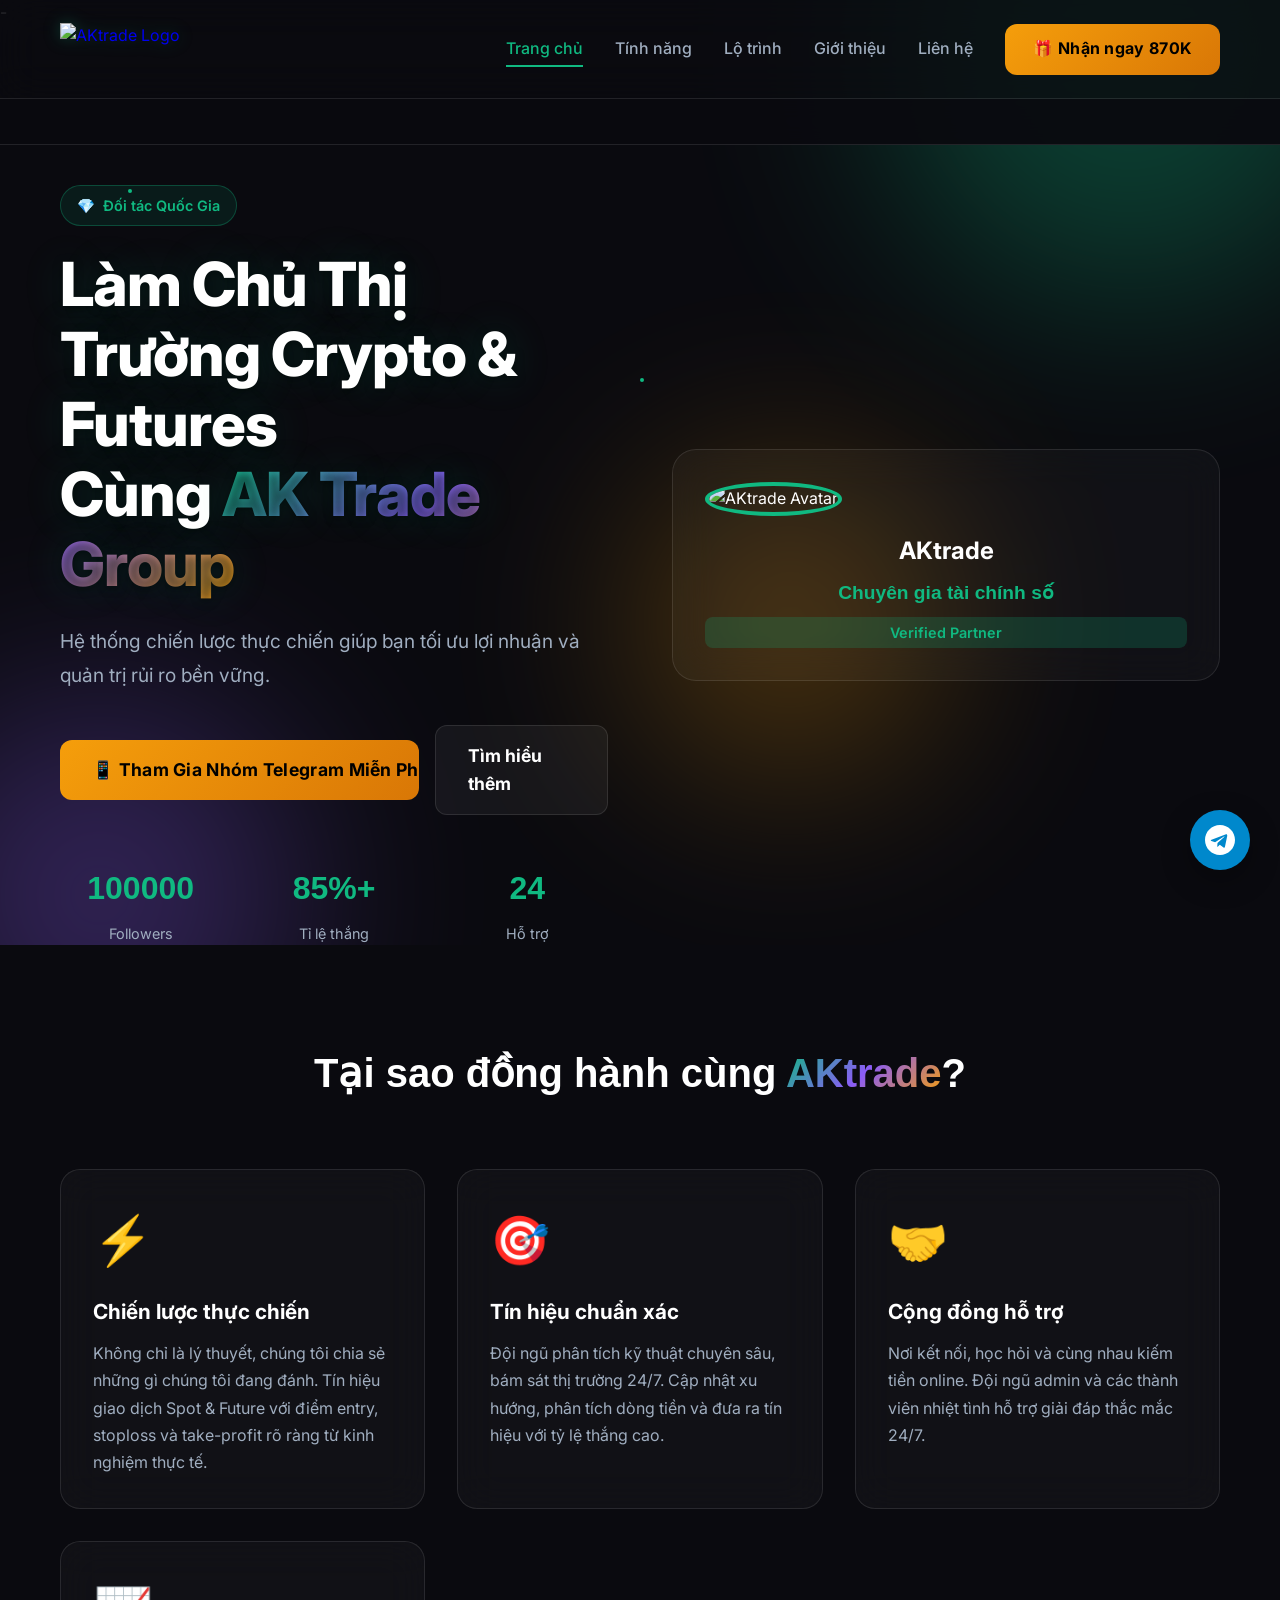
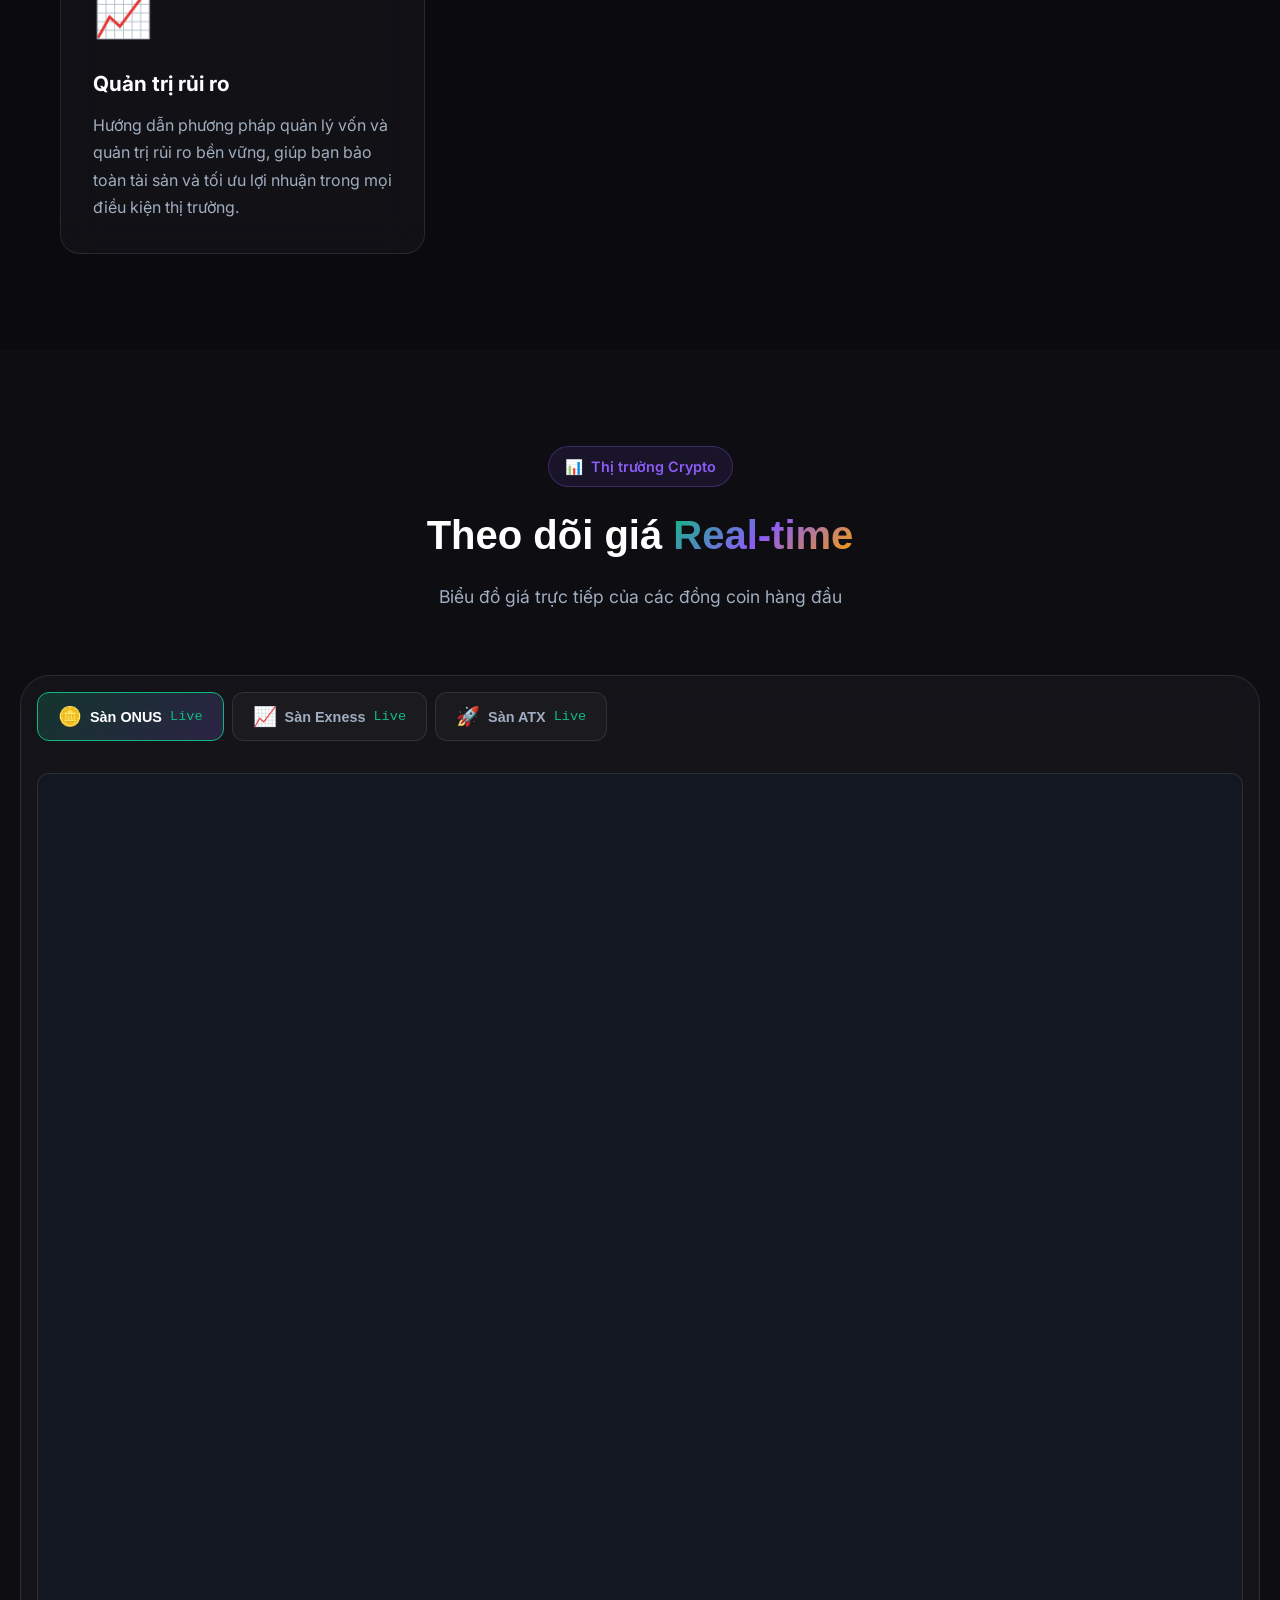
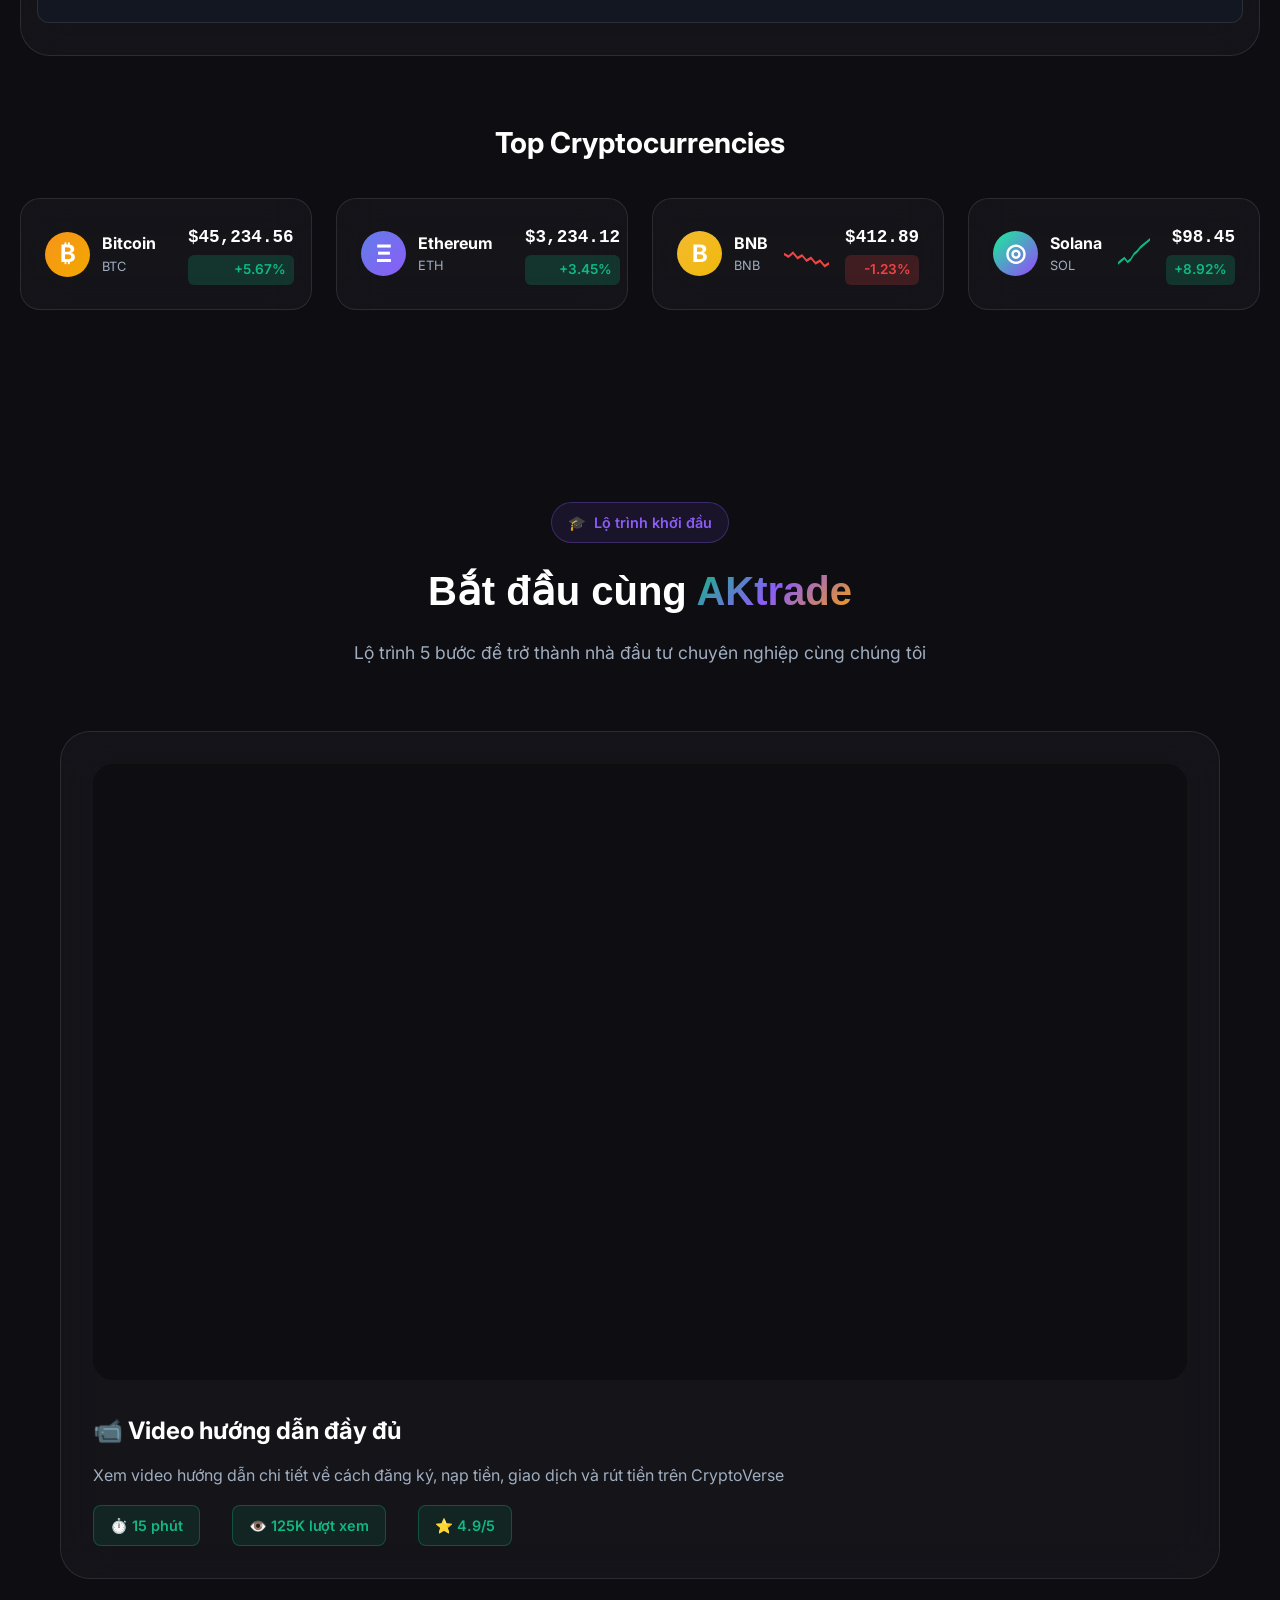
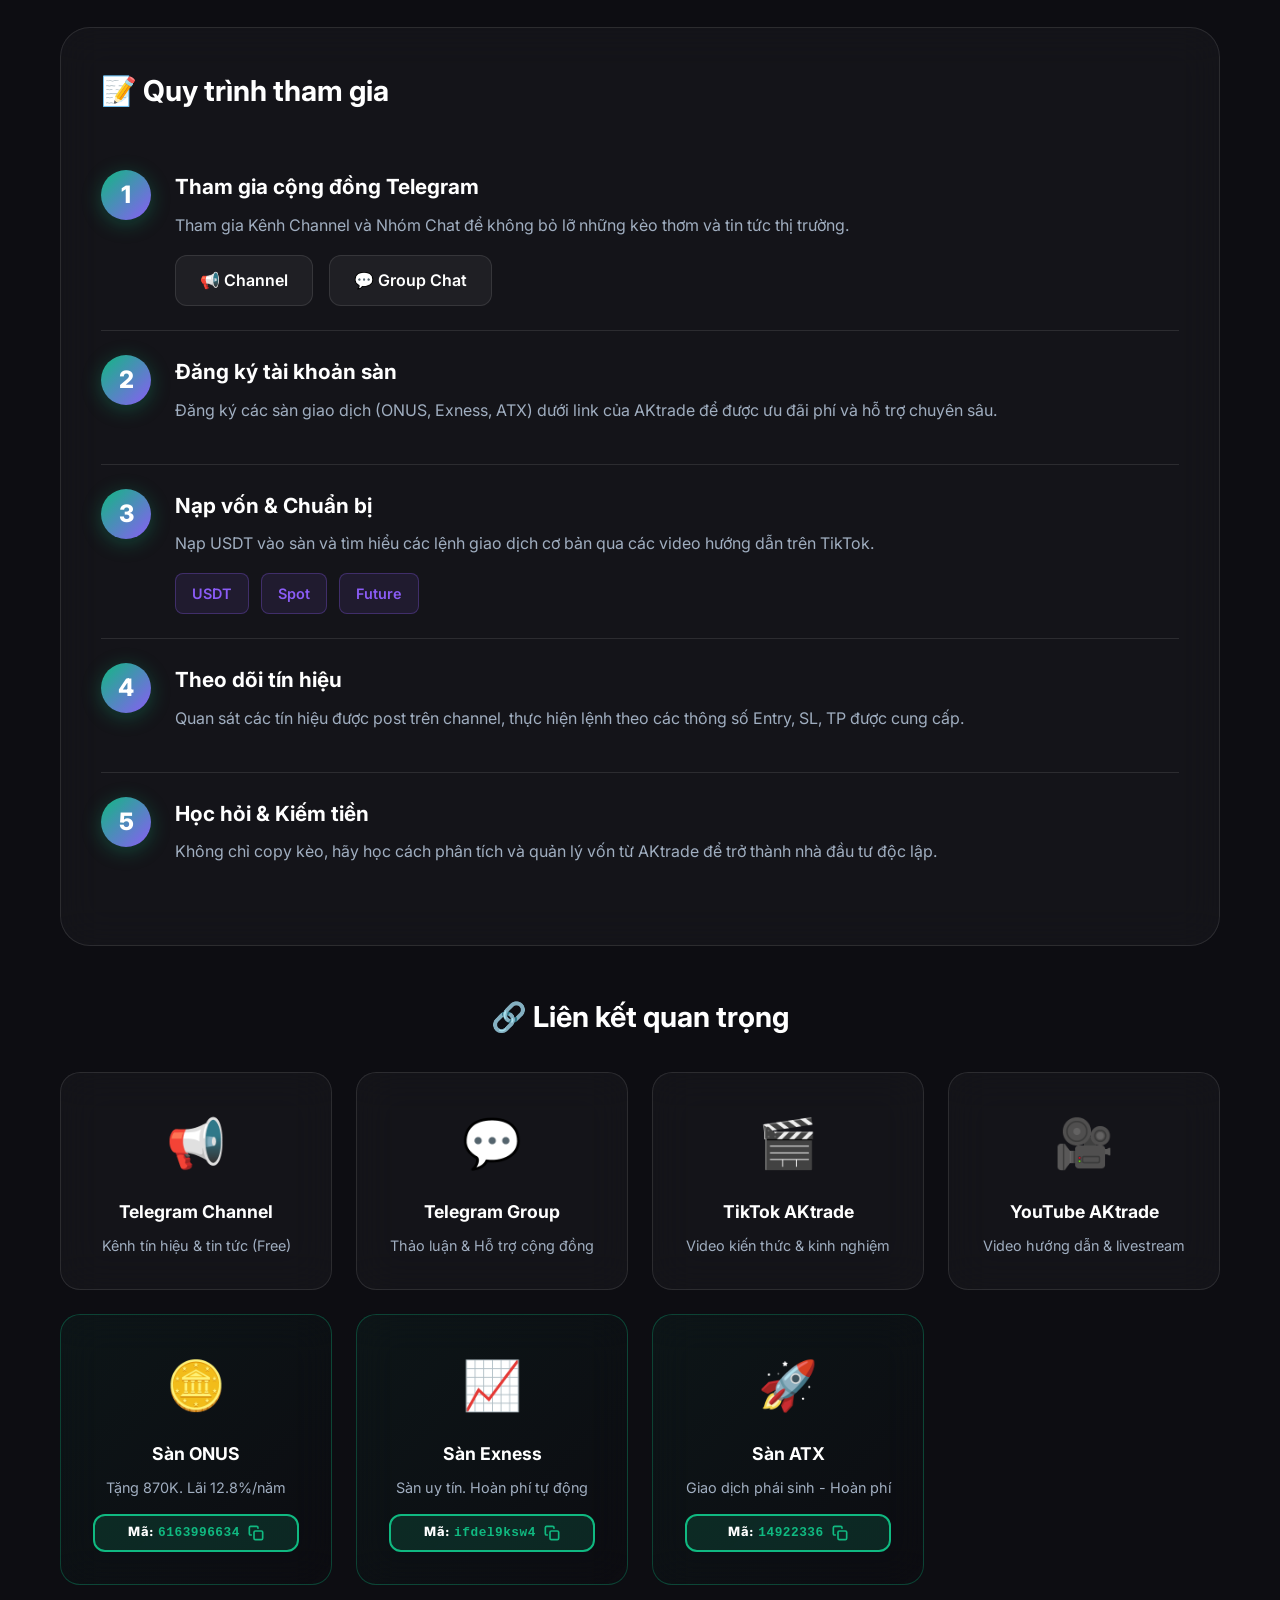
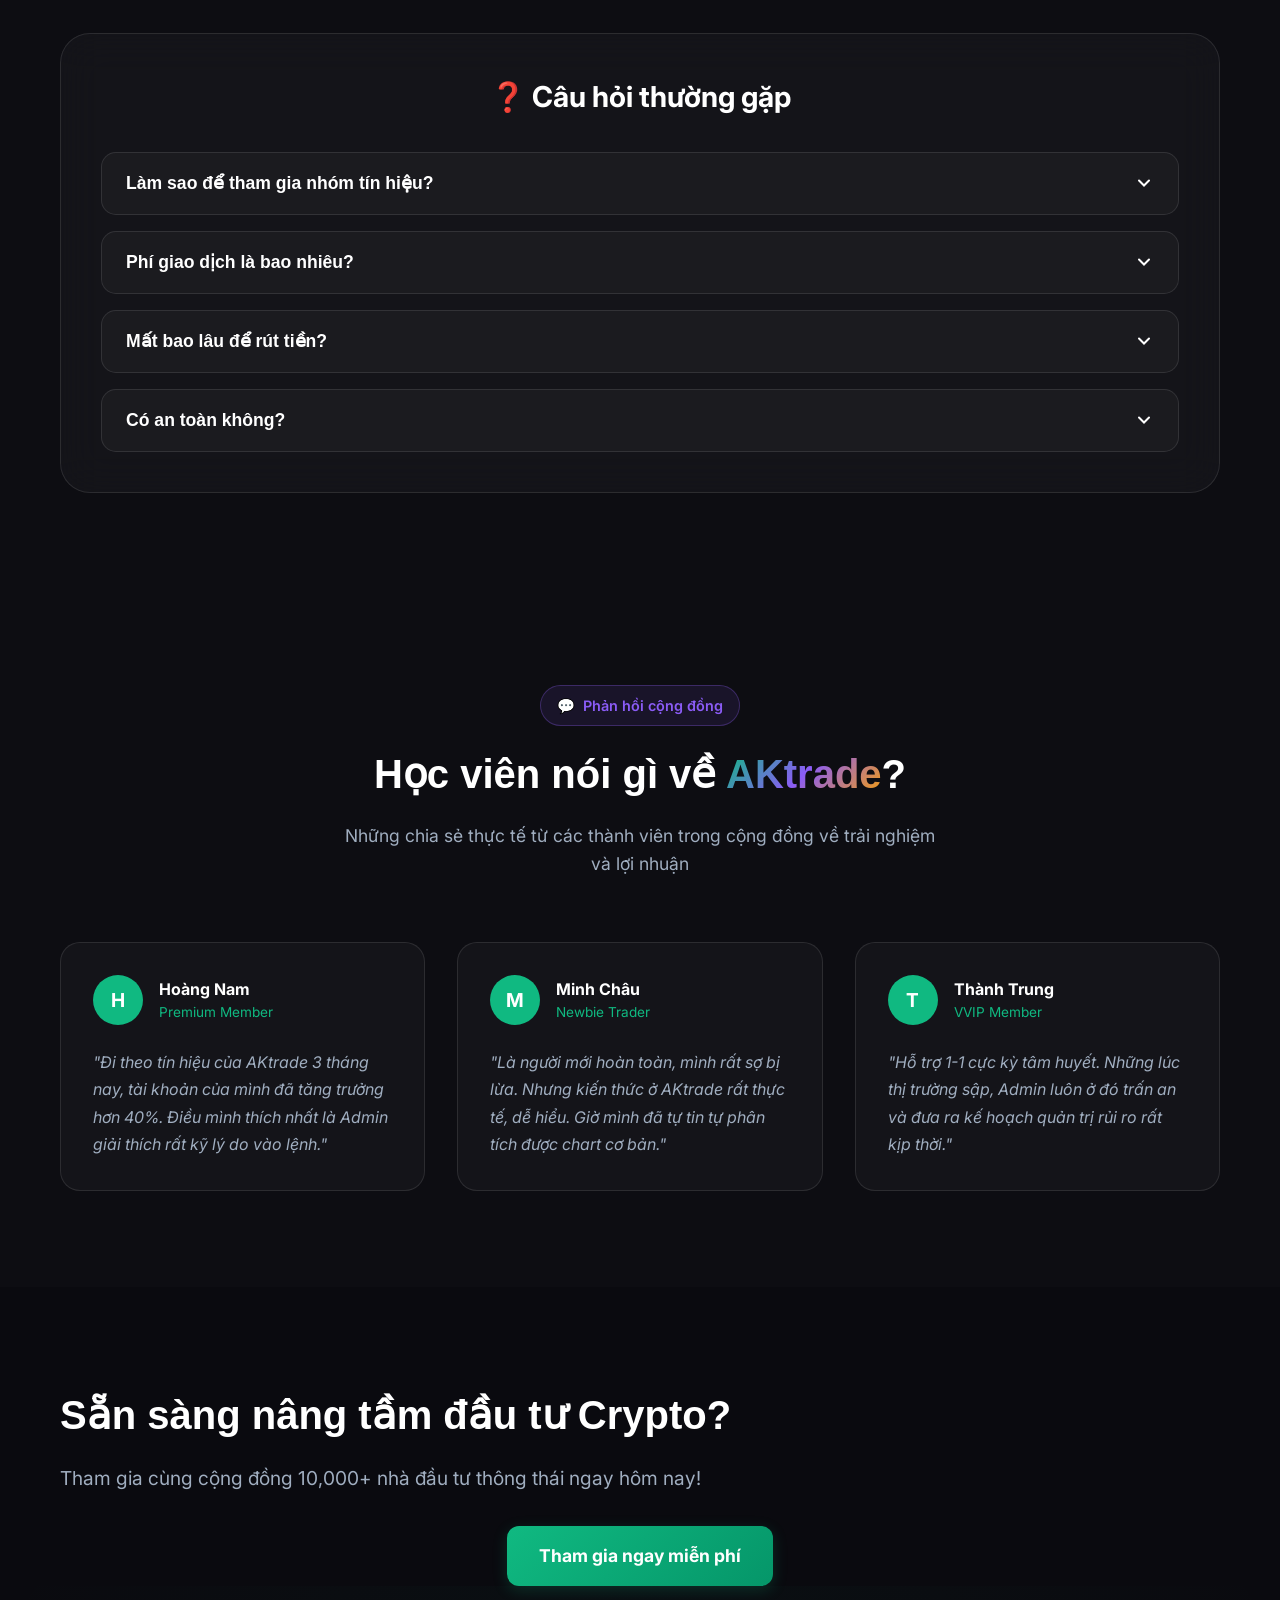
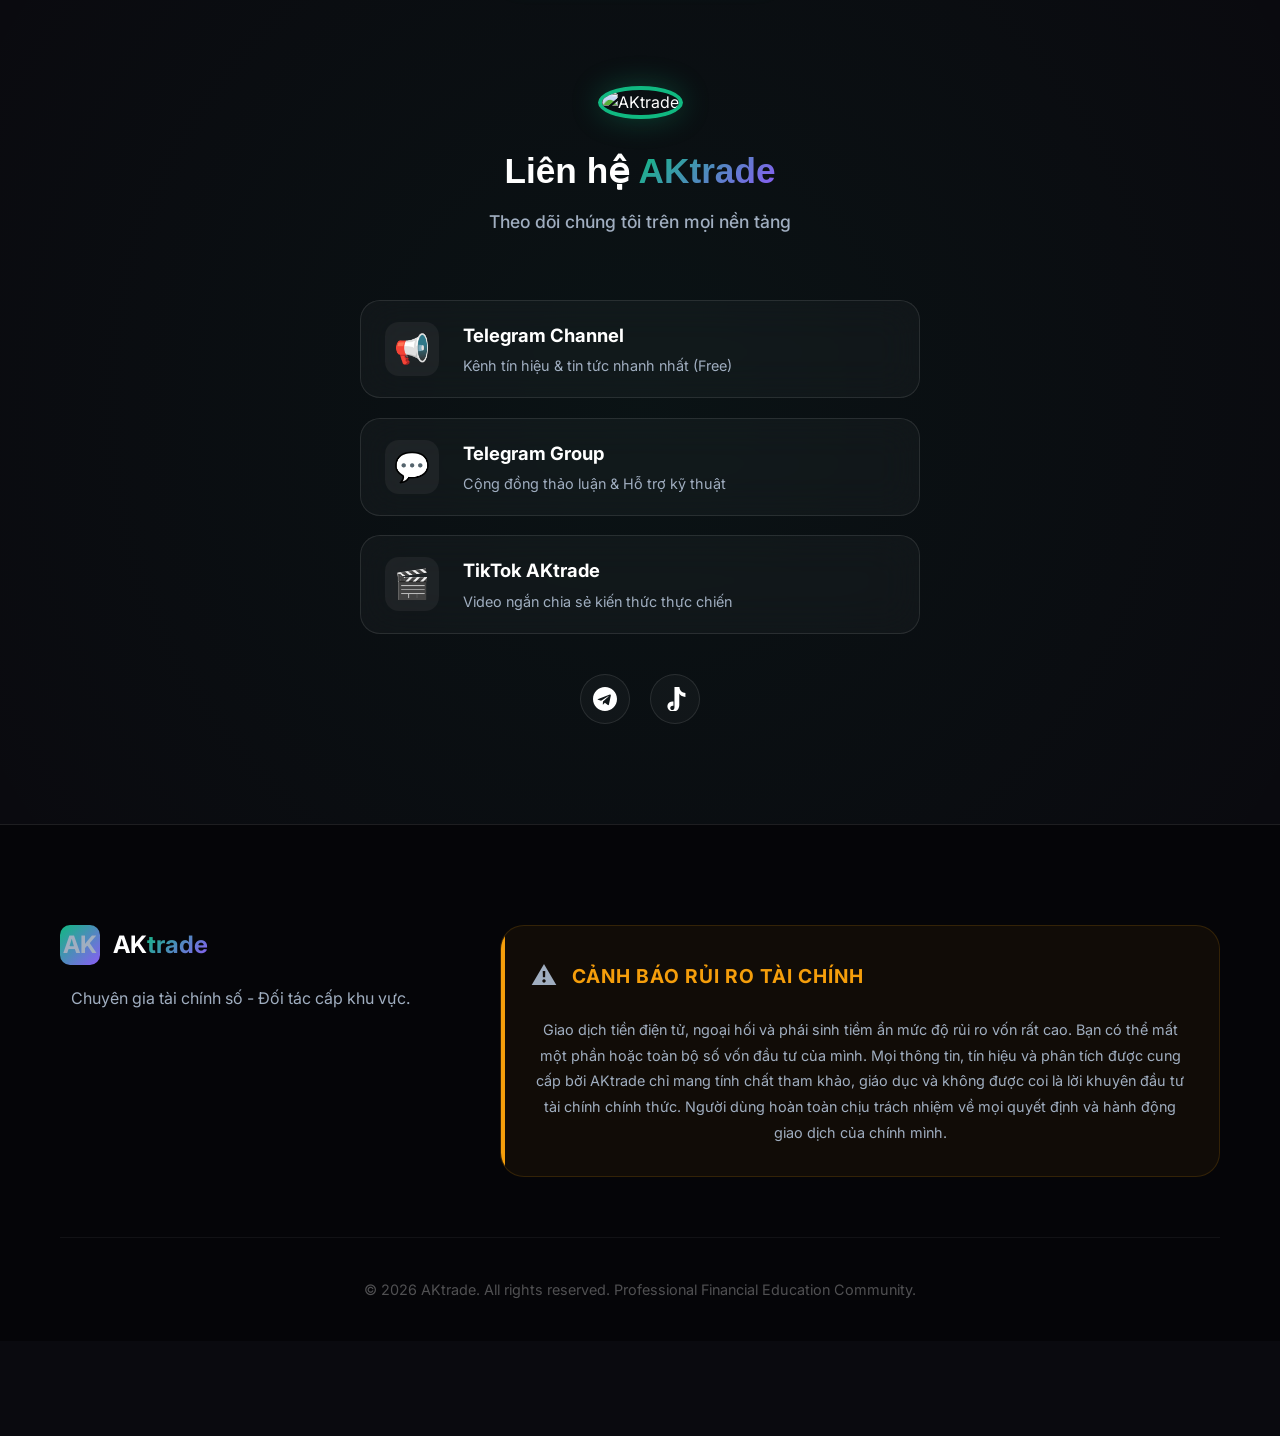
==== commit f836eab2: "demo" ====
--- a/index.html
+++ b/index.html
@@ -10,20 +10,8 @@
     <link rel="preconnect" href="https://fonts.googleapis.com">
     <link rel="preconnect" href="https://fonts.gstatic.com" crossorigin>
     <link
-        href="https://fonts.googleapis.com/css2?family=Inter:wght@300;400;500;600;700;800;900&family=Roboto:wght@400;500;600;700;800;900&family=Montserrat:wght@400;600;700;800;900&display=swap"
+        href="https://fonts.googleapis.com/css2?family=Inter:wght@300;400;500;600;700;800;900&family=Orbitron:wght@400;500;600;700;800;900&family=Sora:wght@400;600;700;800&display=swap"
         rel="stylesheet">
-    
-    <!-- Facebook Pixel Code -->
-    <script>
-        // Facebook Pixel sẽ được load từ file riêng
-        // Thay YOUR_PIXEL_ID_HERE trong file js/fb-pixel.js
-    </script>
-    <noscript>
-        <img height="1" width="1" style="display:none"
-             src="https://www.facebook.com/tr?id=YOUR_PIXEL_ID_HERE&ev=PageView&noscript=1"/>
-    </noscript>
-    <!-- End Facebook Pixel Code -->
-    
     <script type="text/javascript" src="https://s3.tradingview.com/tv.js"></script>
 </head>
 
@@ -40,7 +28,6 @@
                     <a href="#features" class="nav-link">Tính năng</a>
                     <a href="roadmap.html" class="nav-link">Lộ trình</a>
                     <a href="referral.html" class="nav-link">Giới thiệu</a>
-                    <a href="blog.html" class="nav-link">Tin tức</a>
                     <a href="#connect" class="nav-link">Liên hệ</a>
                     <a href="https://goonus.io/signup/6277729715974209438?uiid=OlnX7YWy3o&utm_campaign=invite"
                         class="btn btn-cta-gold" target="_blank">🎁 Nhận ngay 870K</a>
@@ -98,13 +85,17 @@
                         Hệ thống chiến lược thực chiến giúp bạn tối ưu lợi nhuận và quản trị rủi ro bền vững.
                     </p>
                     <div class="hero-buttons">
-                        <a href="https://t.me/Aktrade98" class="btn btn-cta-gold btn-large" target="_blank">
+                        <a href="https://t.me/Aktrade98"
+                            class="btn btn-cta-gold btn-large" target="_blank">
                             <span>📱 Tham Gia Nhóm Telegram Miễn Phí</span>
+                        </a>
+                        <a href="#features" class="btn btn-secondary btn-large">
+                            <span>Tìm hiểu thêm</span>
                         </a>
                     </div>
                     <div class="hero-stats">
                         <div class="stat-item">
-                            <div class="stat-value">10K+</div>
+                            <div class="stat-value">100K+</div>
                             <div class="stat-label">Followers</div>
                         </div>
                         <div class="stat-item">
@@ -136,7 +127,7 @@
             </div>
         </div>
         <div class="particles">
-            <div class="particle"></div>
+            <div class="particle"></div>-
             <div class="particle"></div>
             <div class="particle"></div>
         </div>
@@ -745,8 +736,6 @@
         </div>
 
         <script src="https://cdn.jsdelivr.net/npm/chart.js@4.4.1/dist/chart.umd.min.js"></script>
-        <script src="js/fb-pixel.js"></script>
-        <script src="js/content-loader.js"></script>
         <script src="js/main.js"></script>
 </body>
 
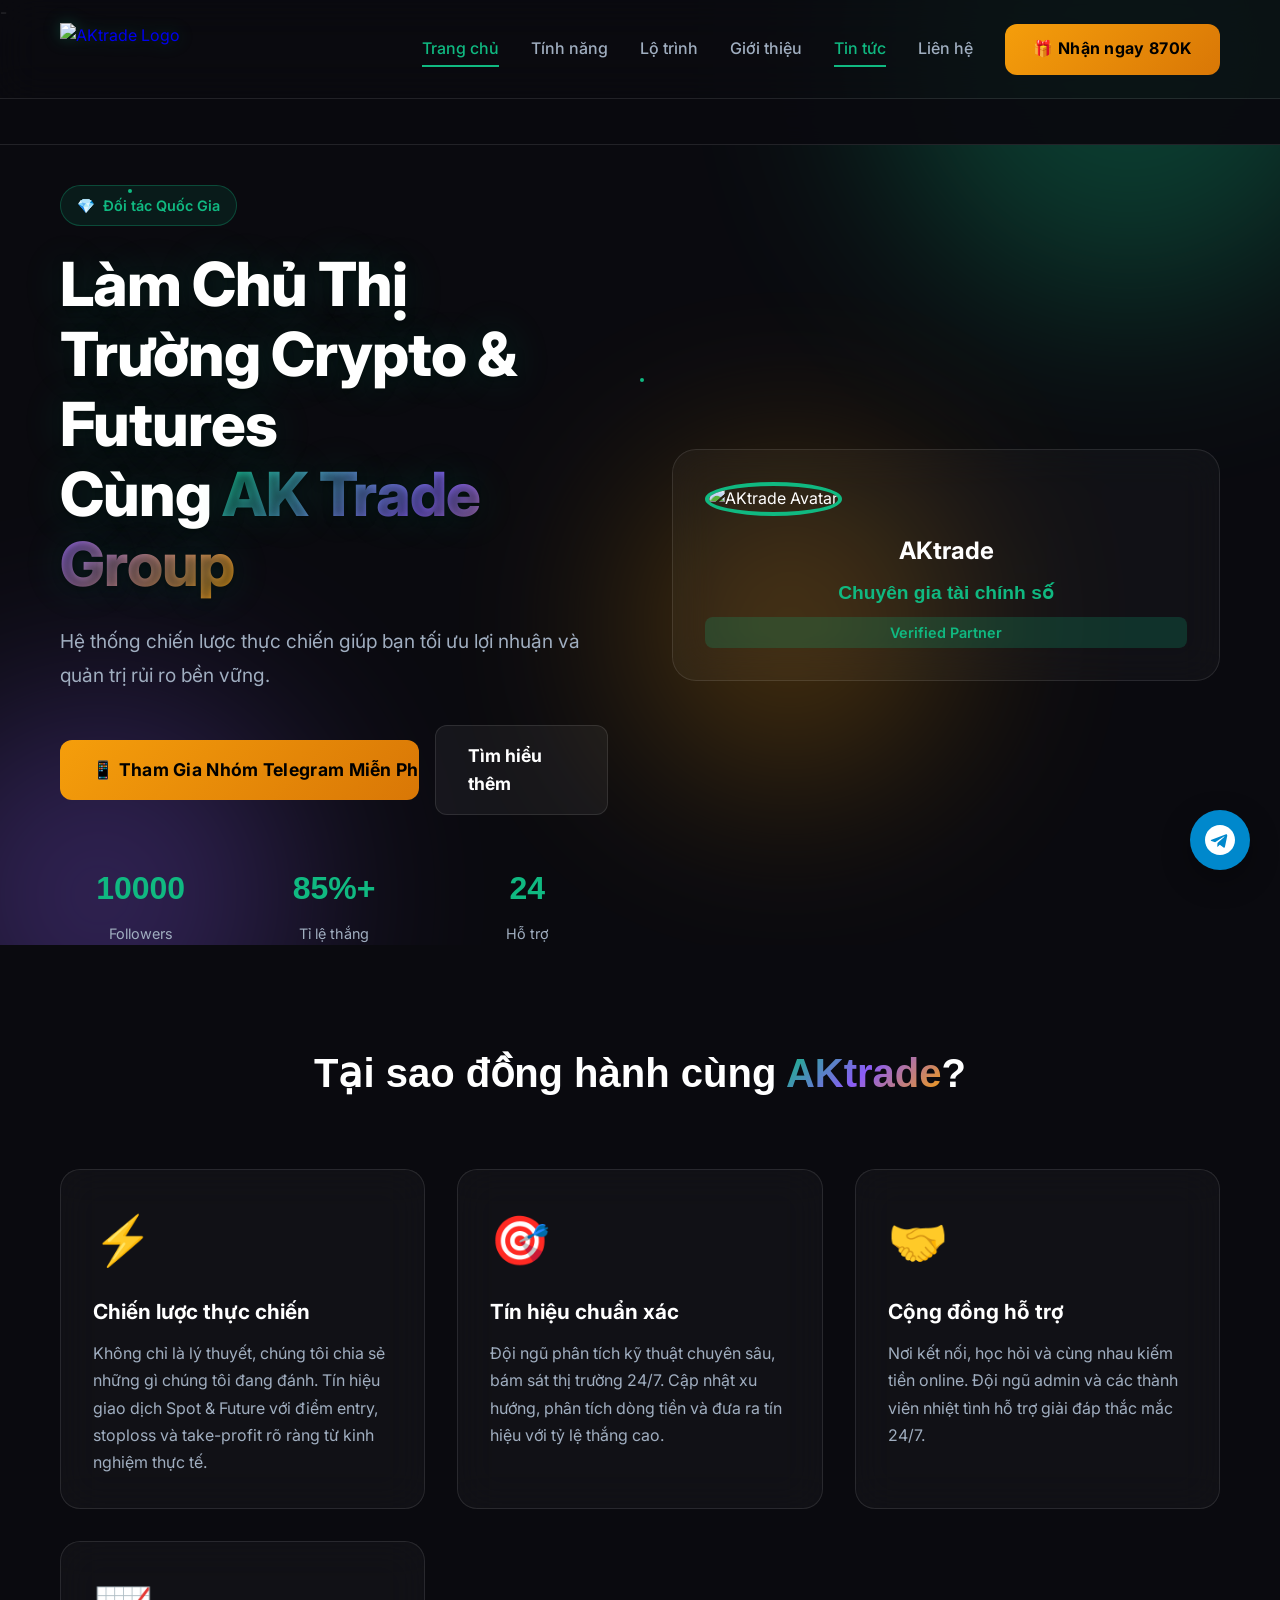
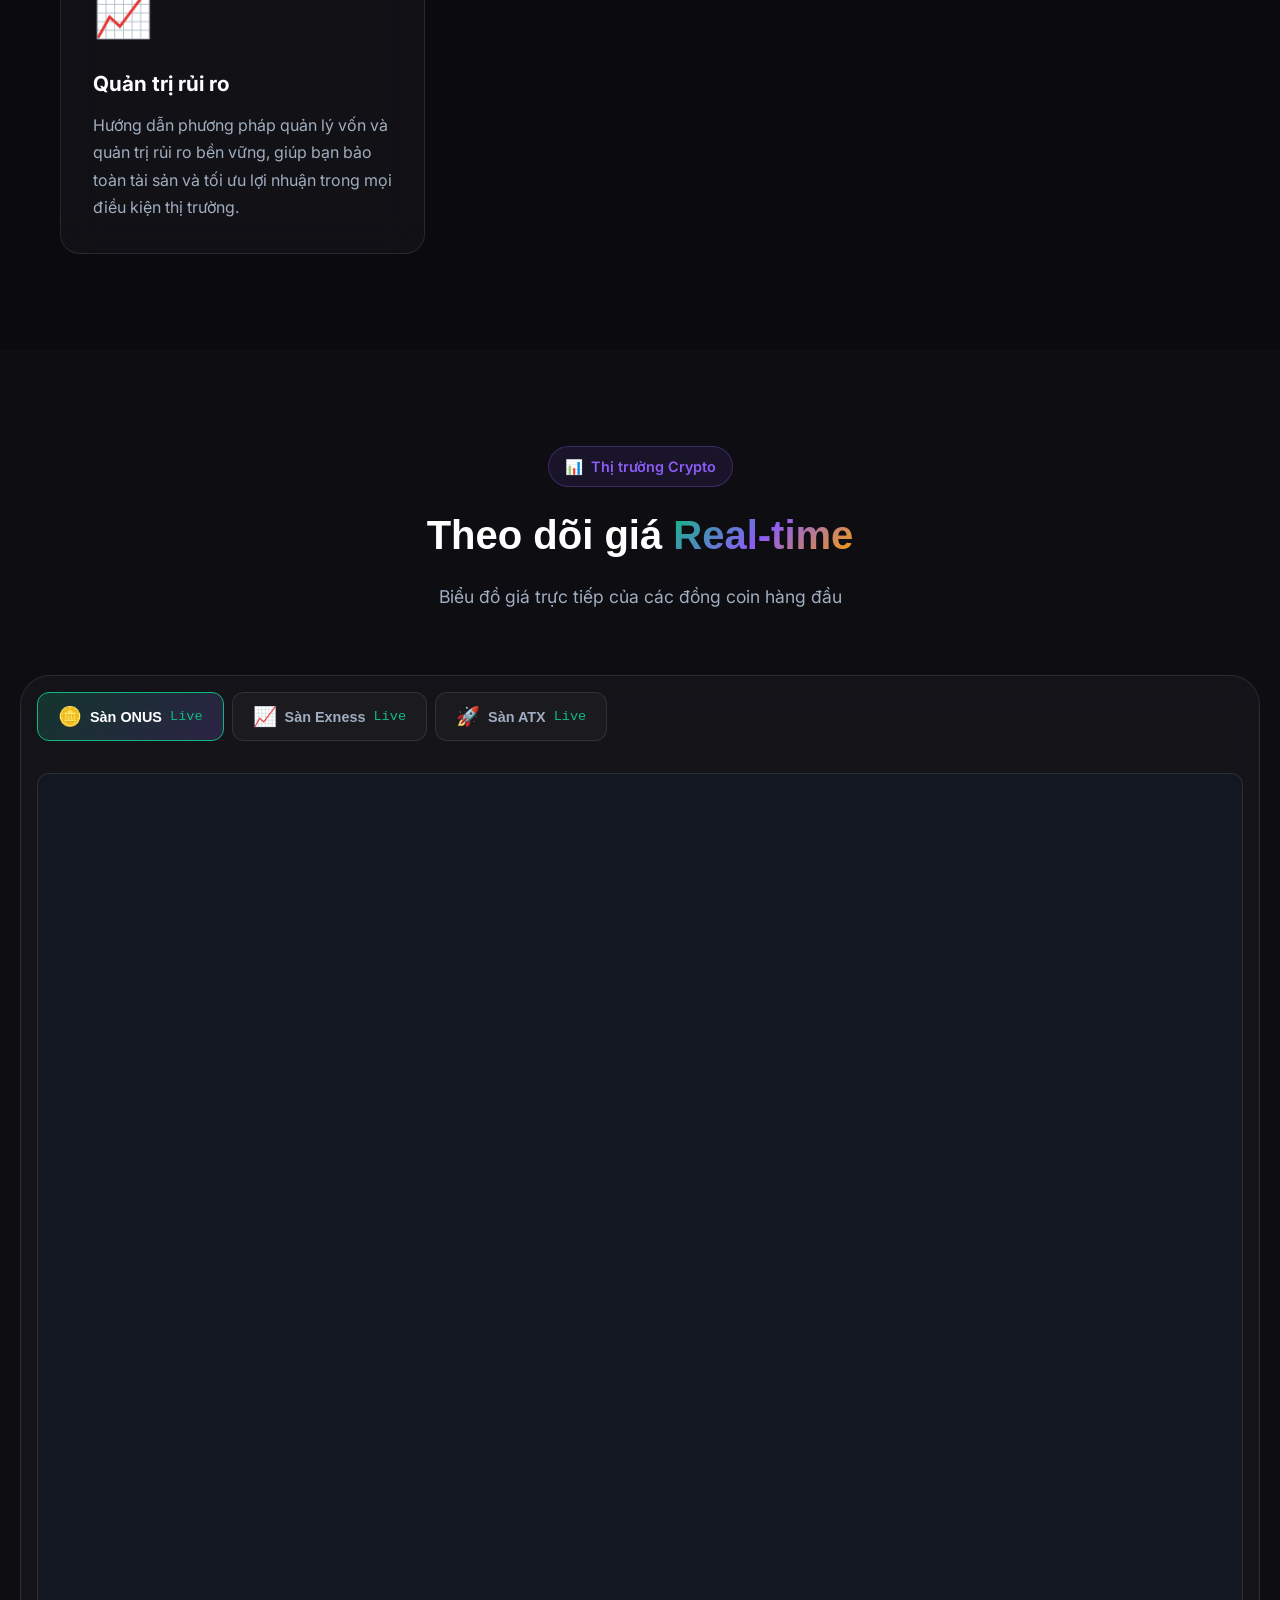
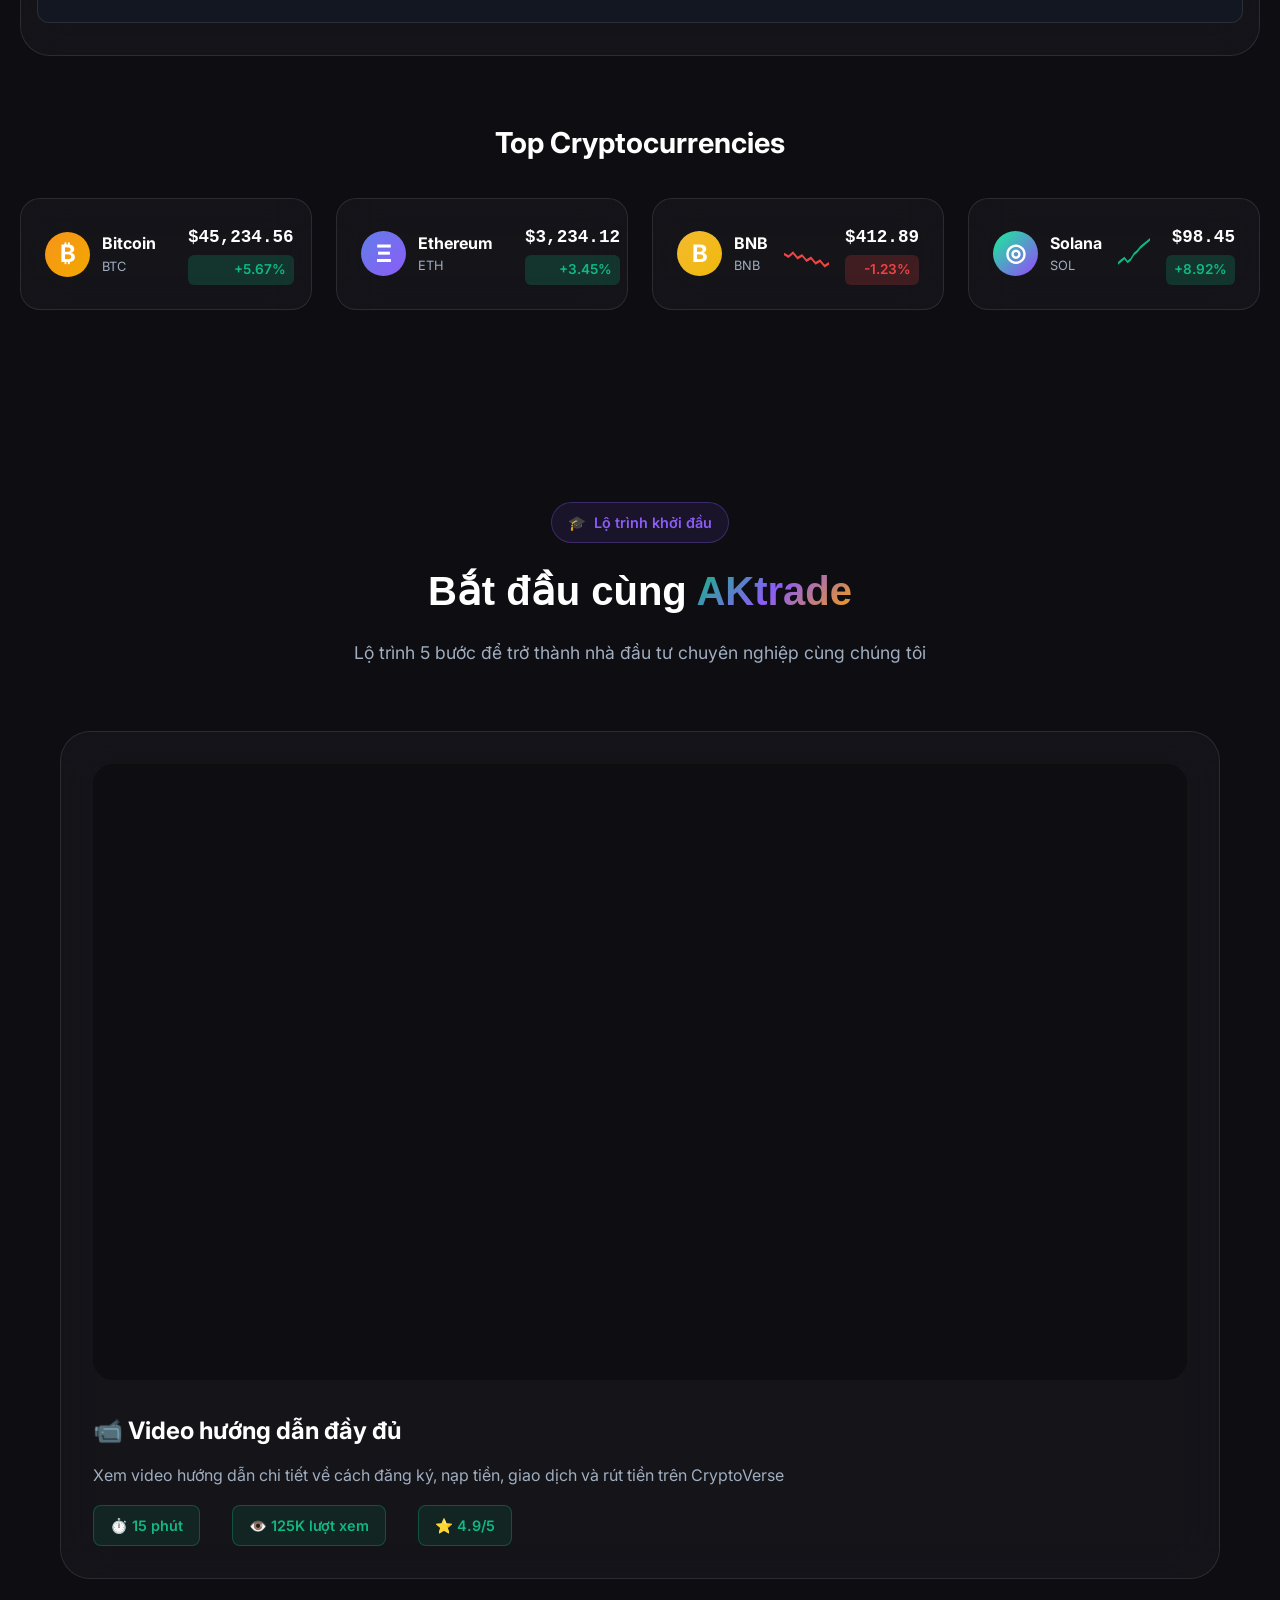
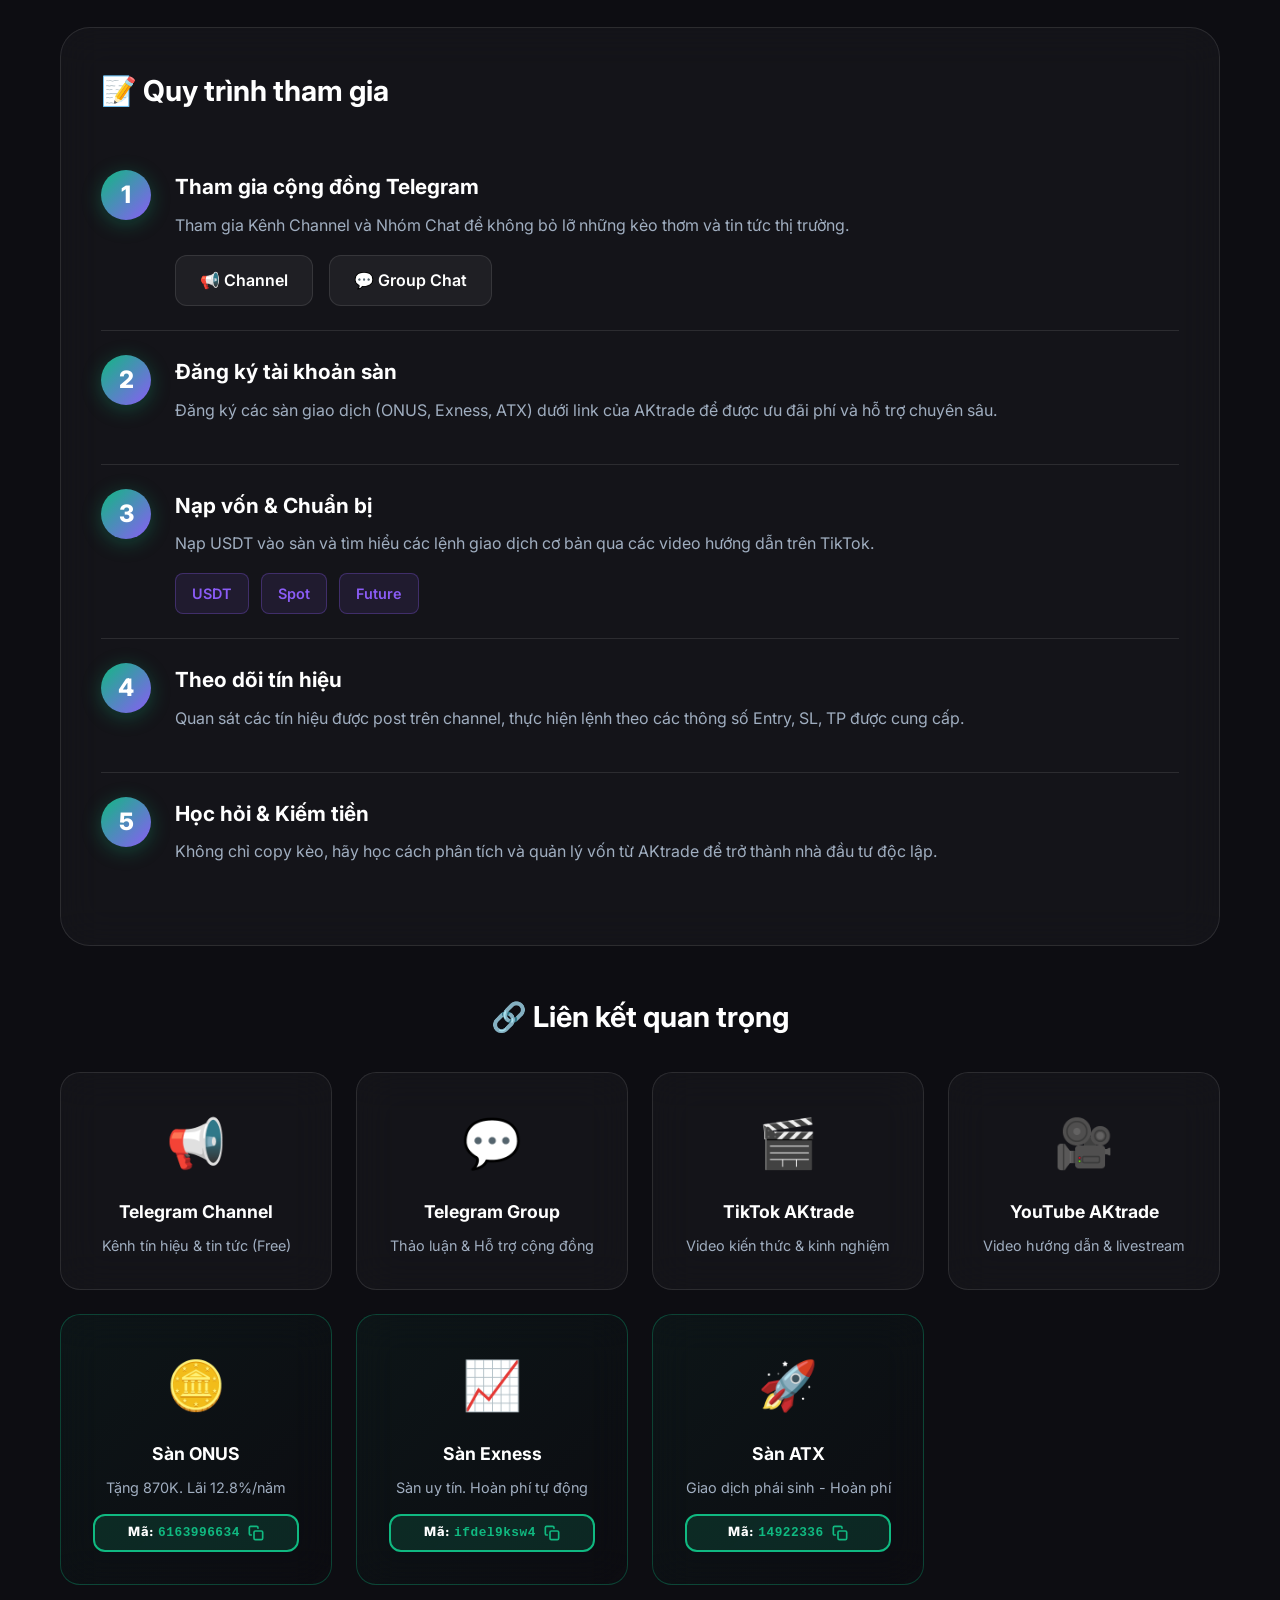
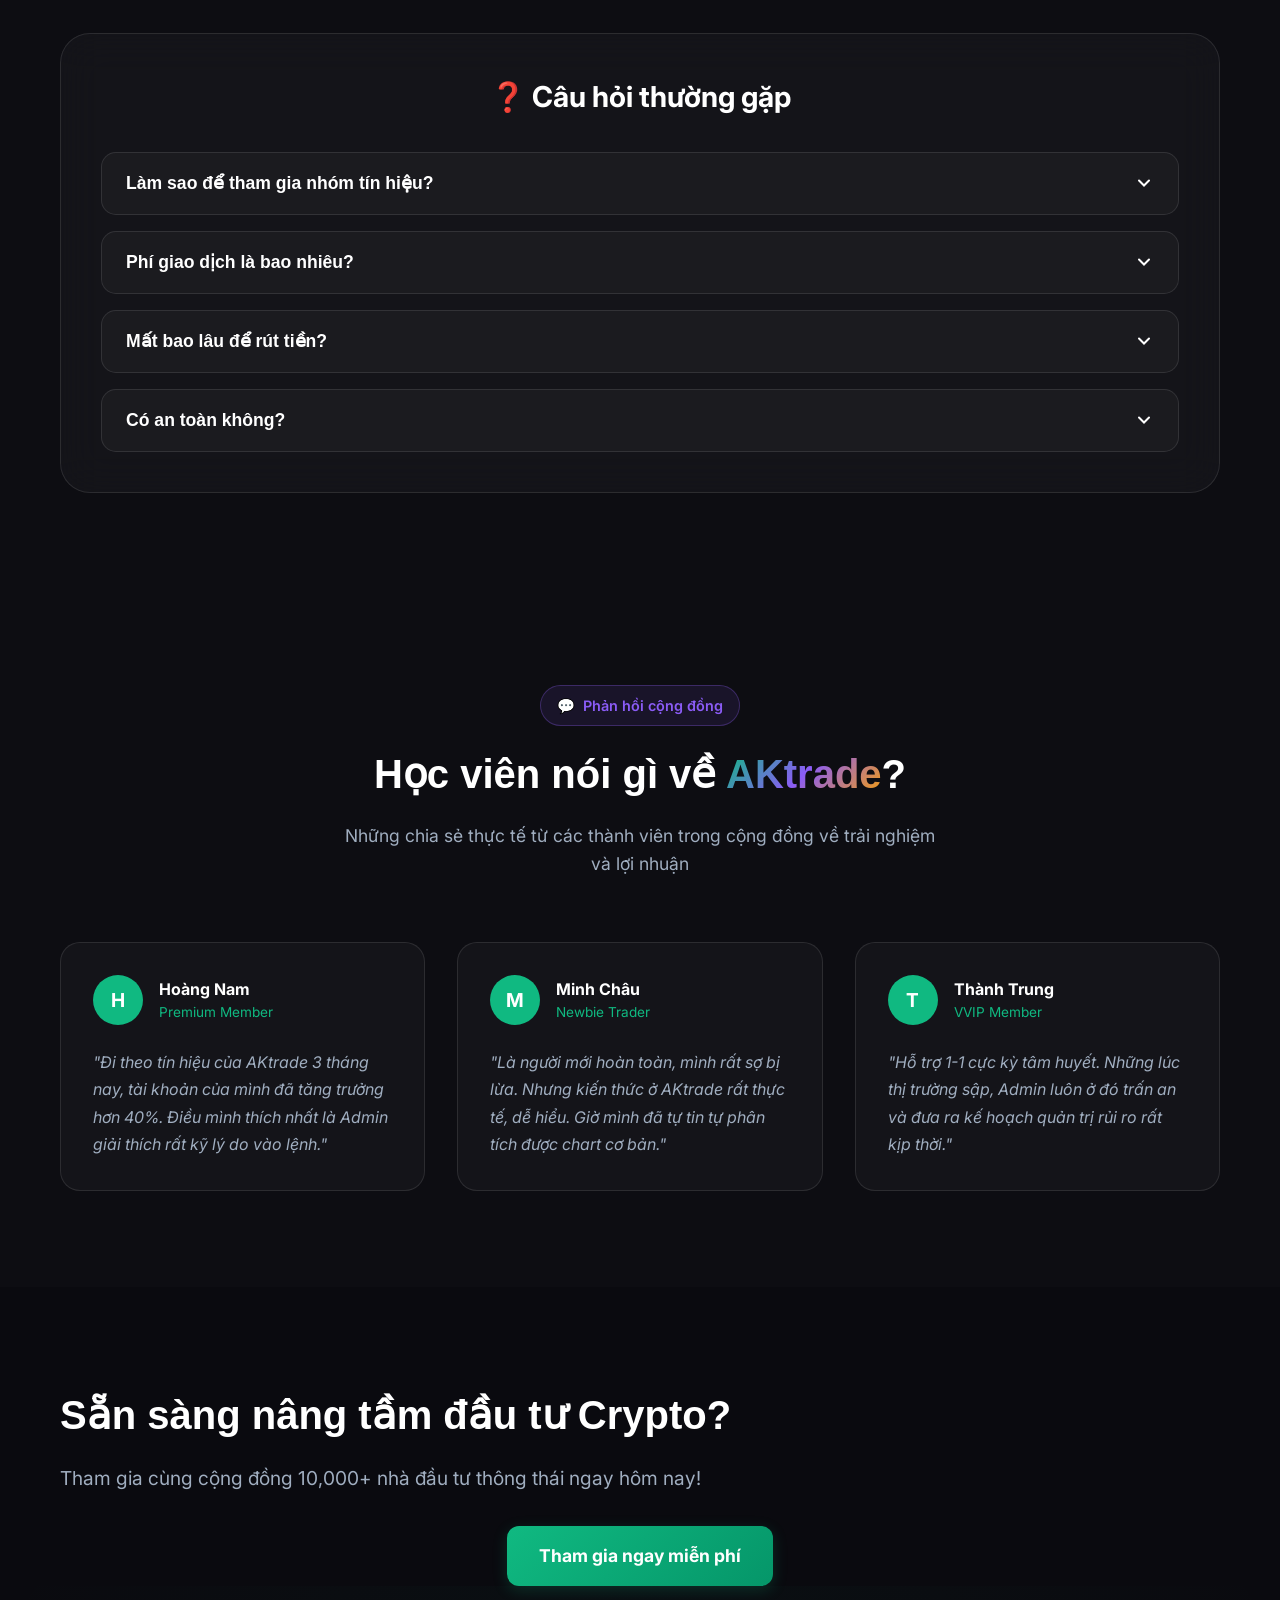
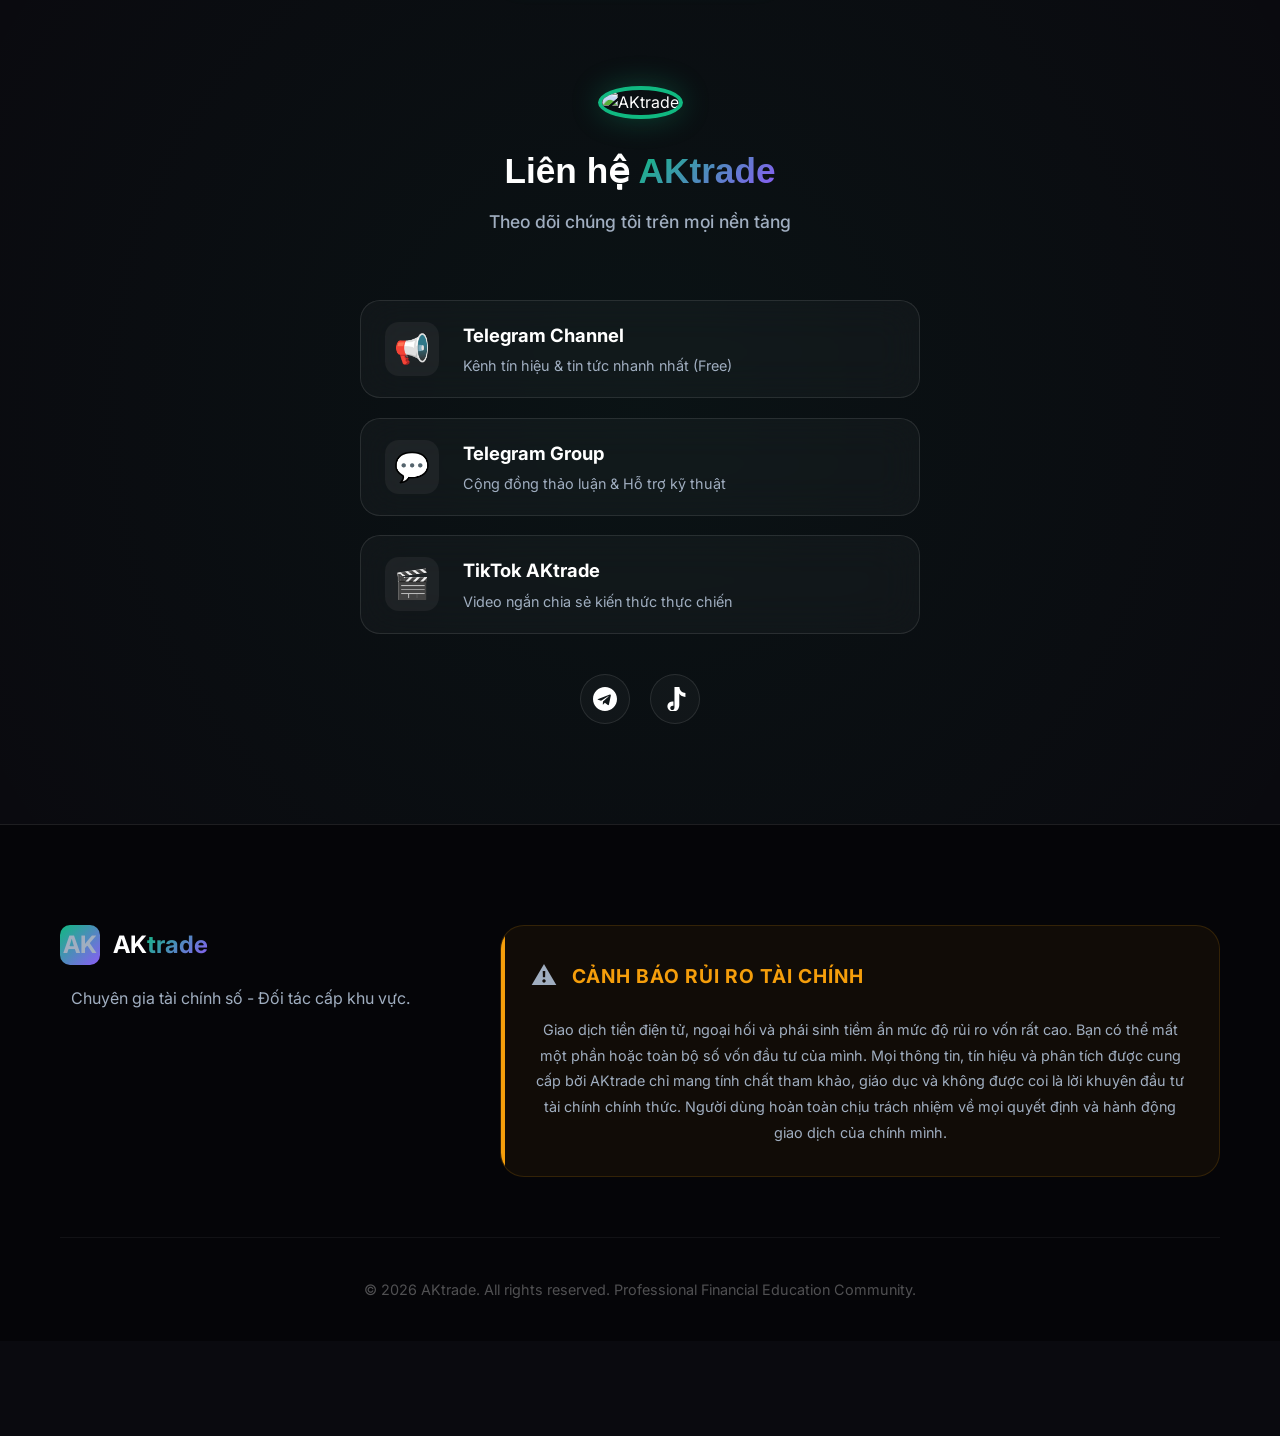
==== commit c2e3a589: "addd tin tuc" ====
--- a/index.html
+++ b/index.html
@@ -28,6 +28,7 @@
                     <a href="#features" class="nav-link">Tính năng</a>
                     <a href="roadmap.html" class="nav-link">Lộ trình</a>
                     <a href="referral.html" class="nav-link">Giới thiệu</a>
+                    <a href="blog.html" class="nav-link active">Tin tức</a>
                     <a href="#connect" class="nav-link">Liên hệ</a>
                     <a href="https://goonus.io/signup/6277729715974209438?uiid=OlnX7YWy3o&utm_campaign=invite"
                         class="btn btn-cta-gold" target="_blank">🎁 Nhận ngay 870K</a>
@@ -95,7 +96,7 @@
                     </div>
                     <div class="hero-stats">
                         <div class="stat-item">
-                            <div class="stat-value">100K+</div>
+                            <div class="stat-value">10K+</div>
                             <div class="stat-label">Followers</div>
                         </div>
                         <div class="stat-item">
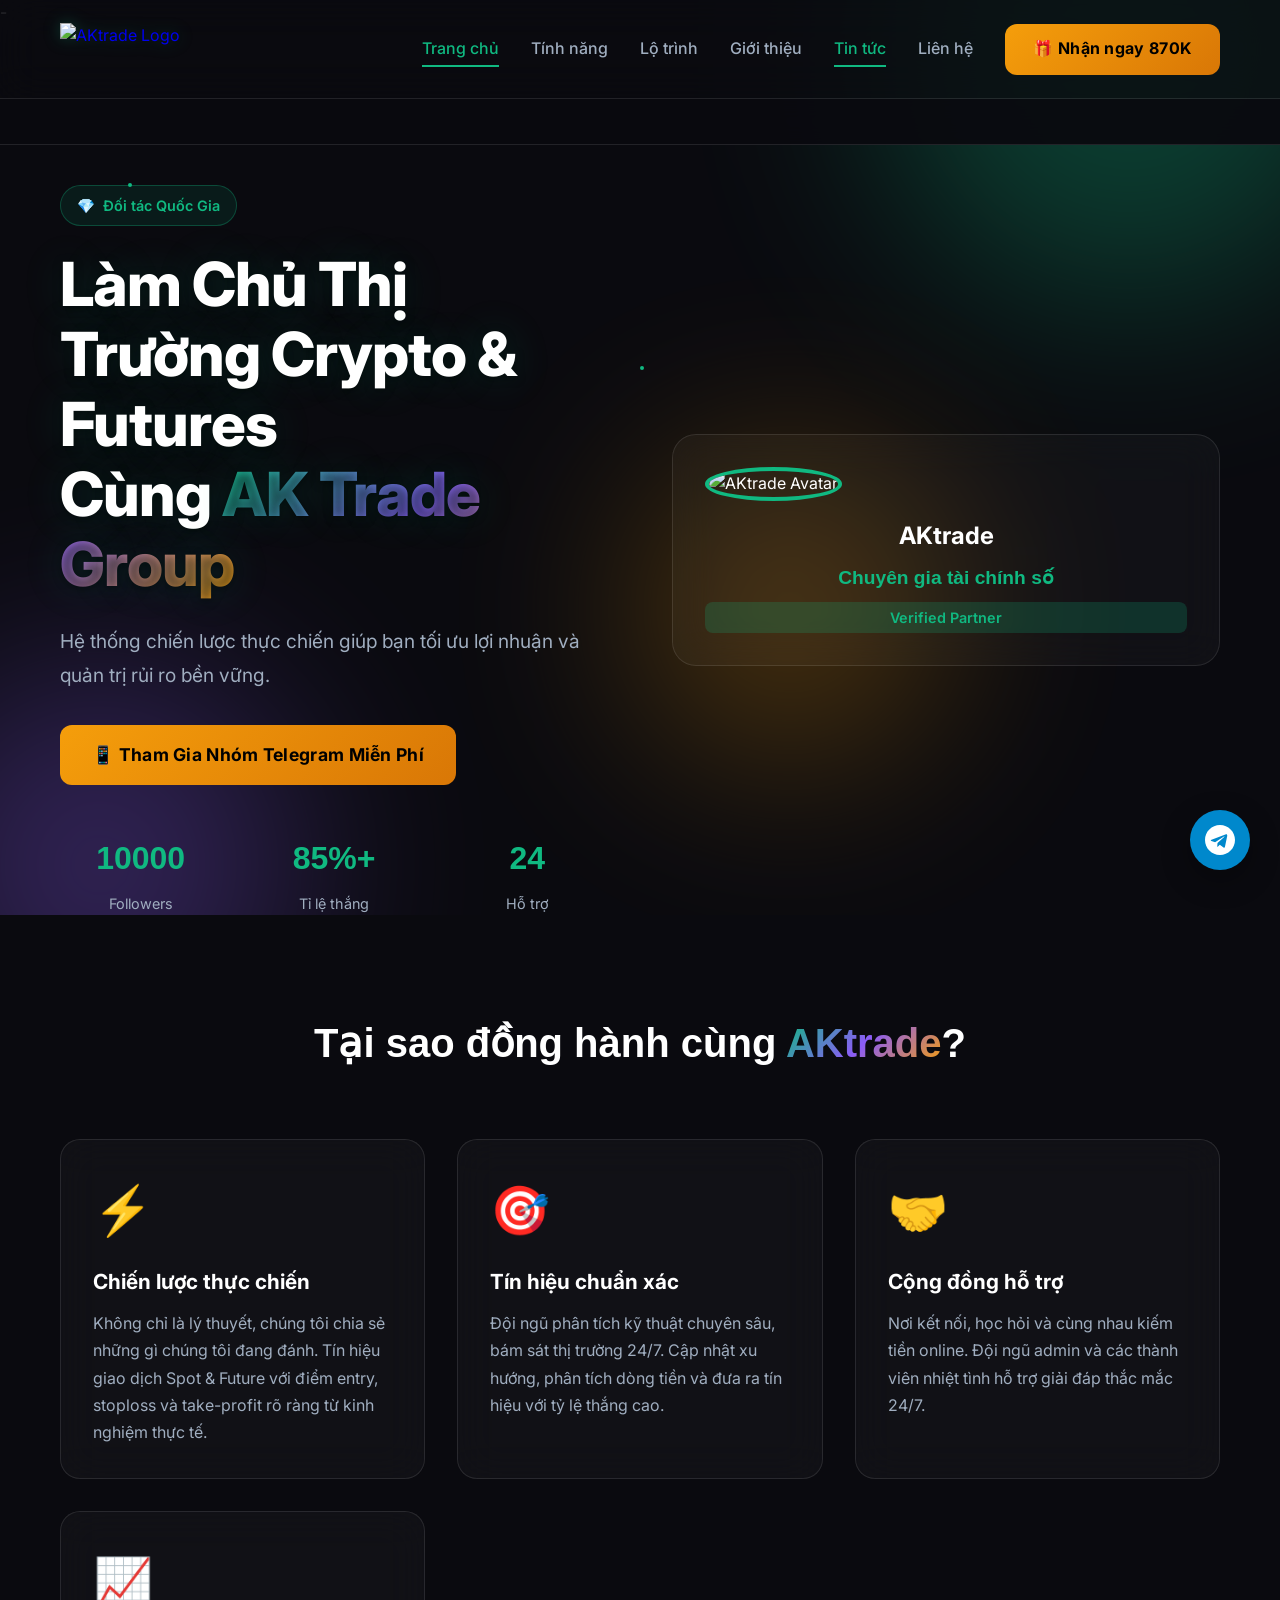
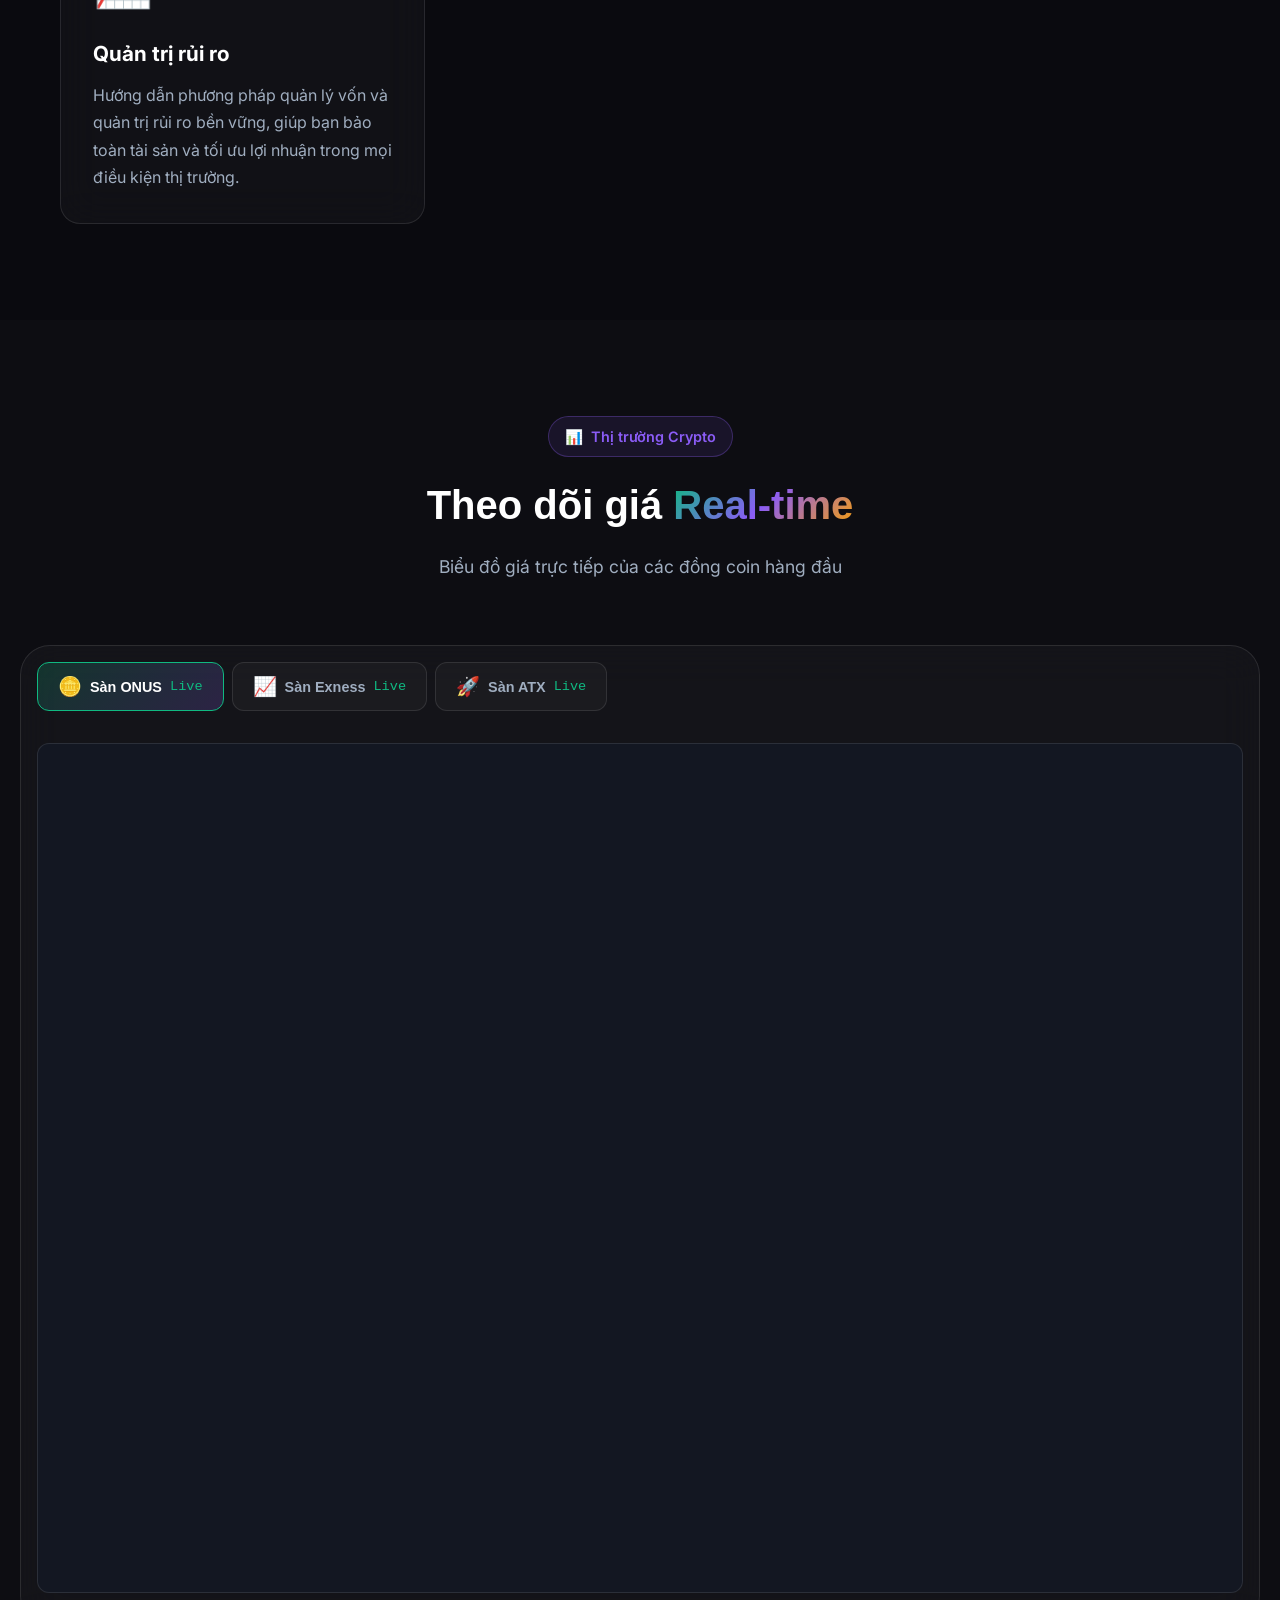
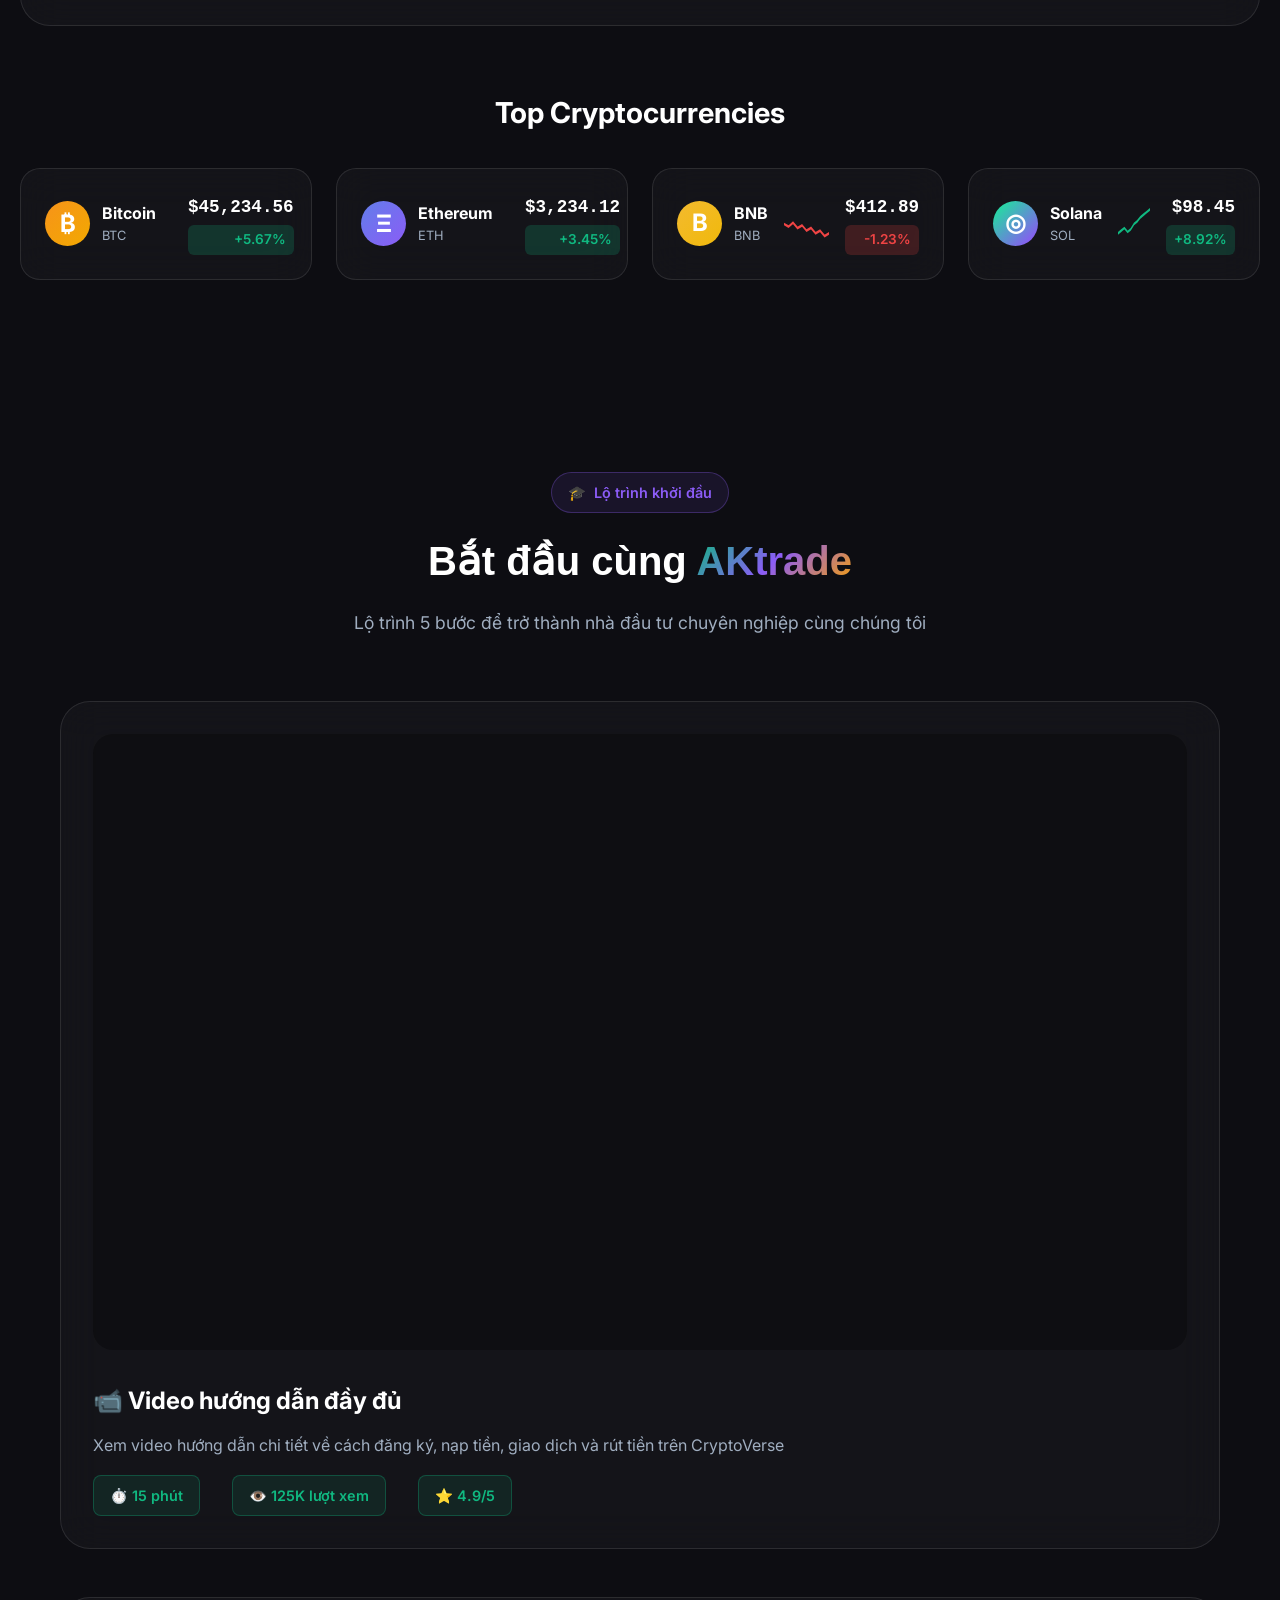
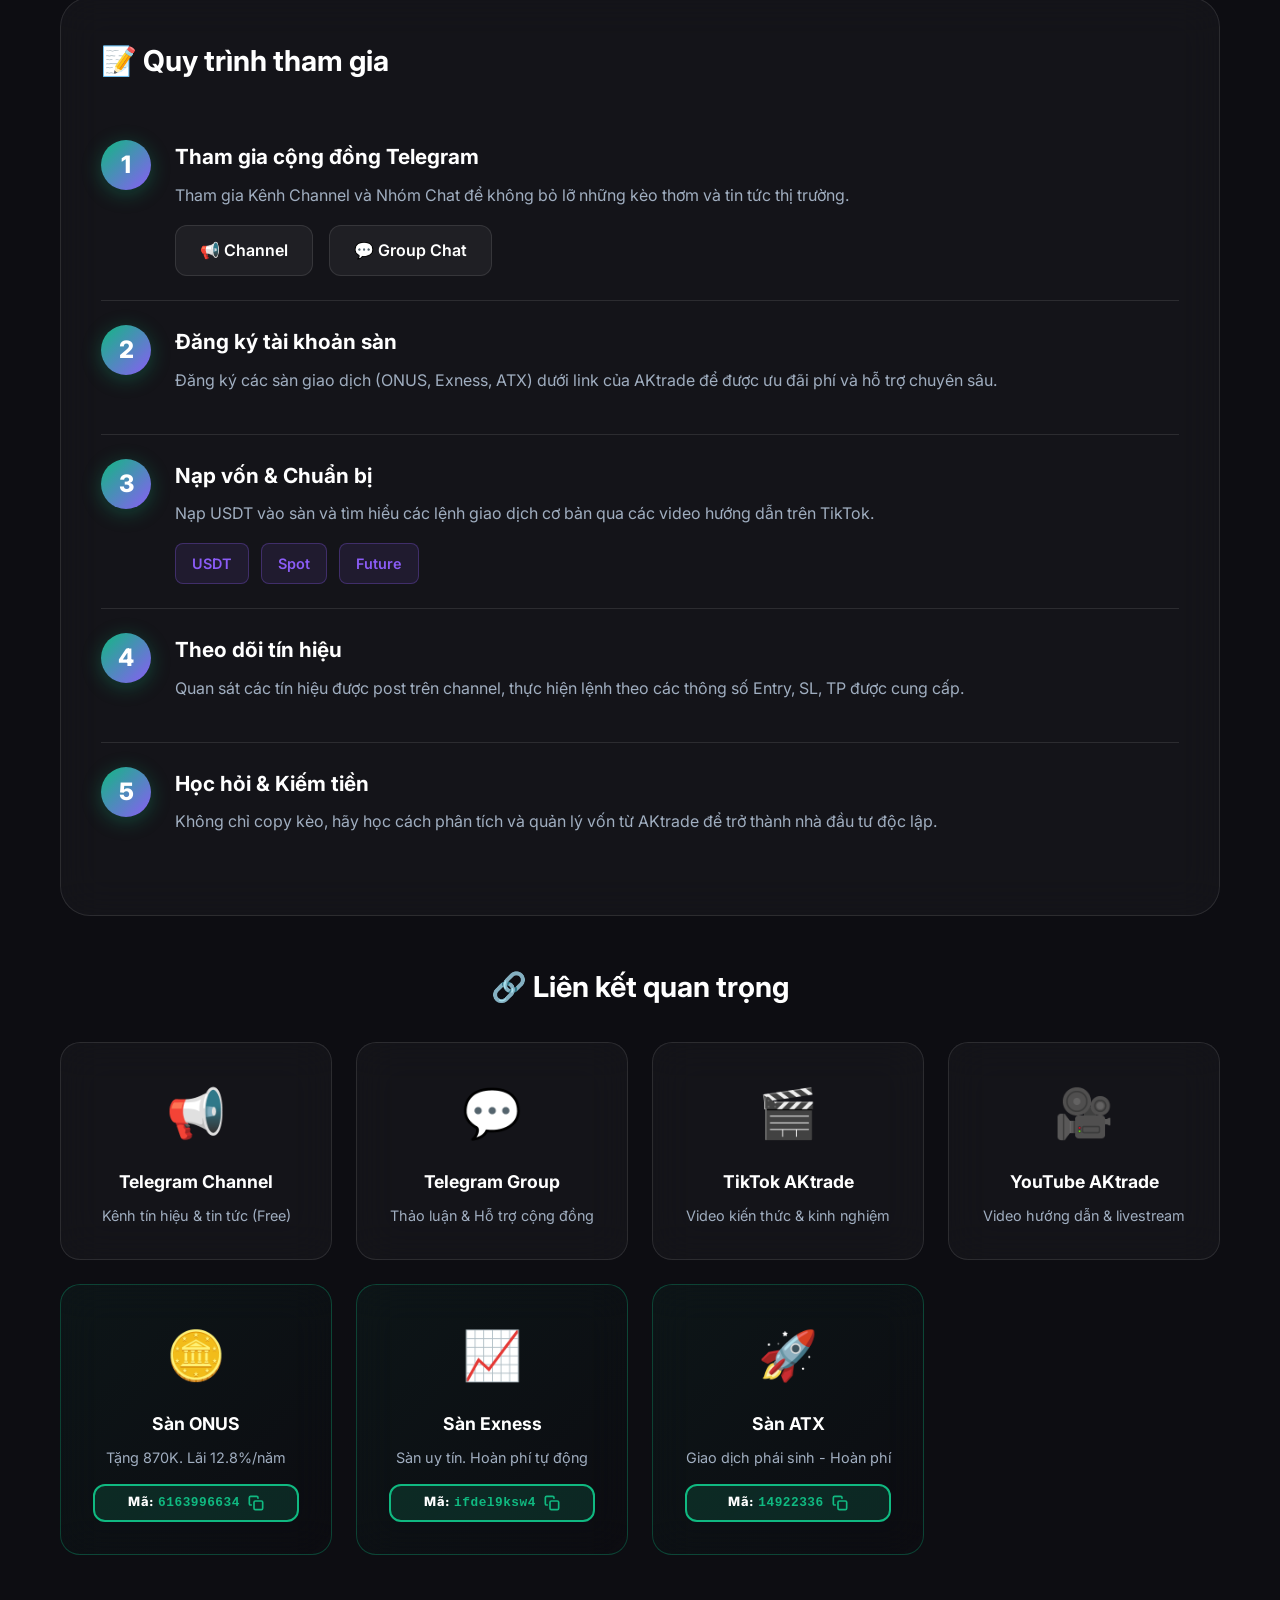
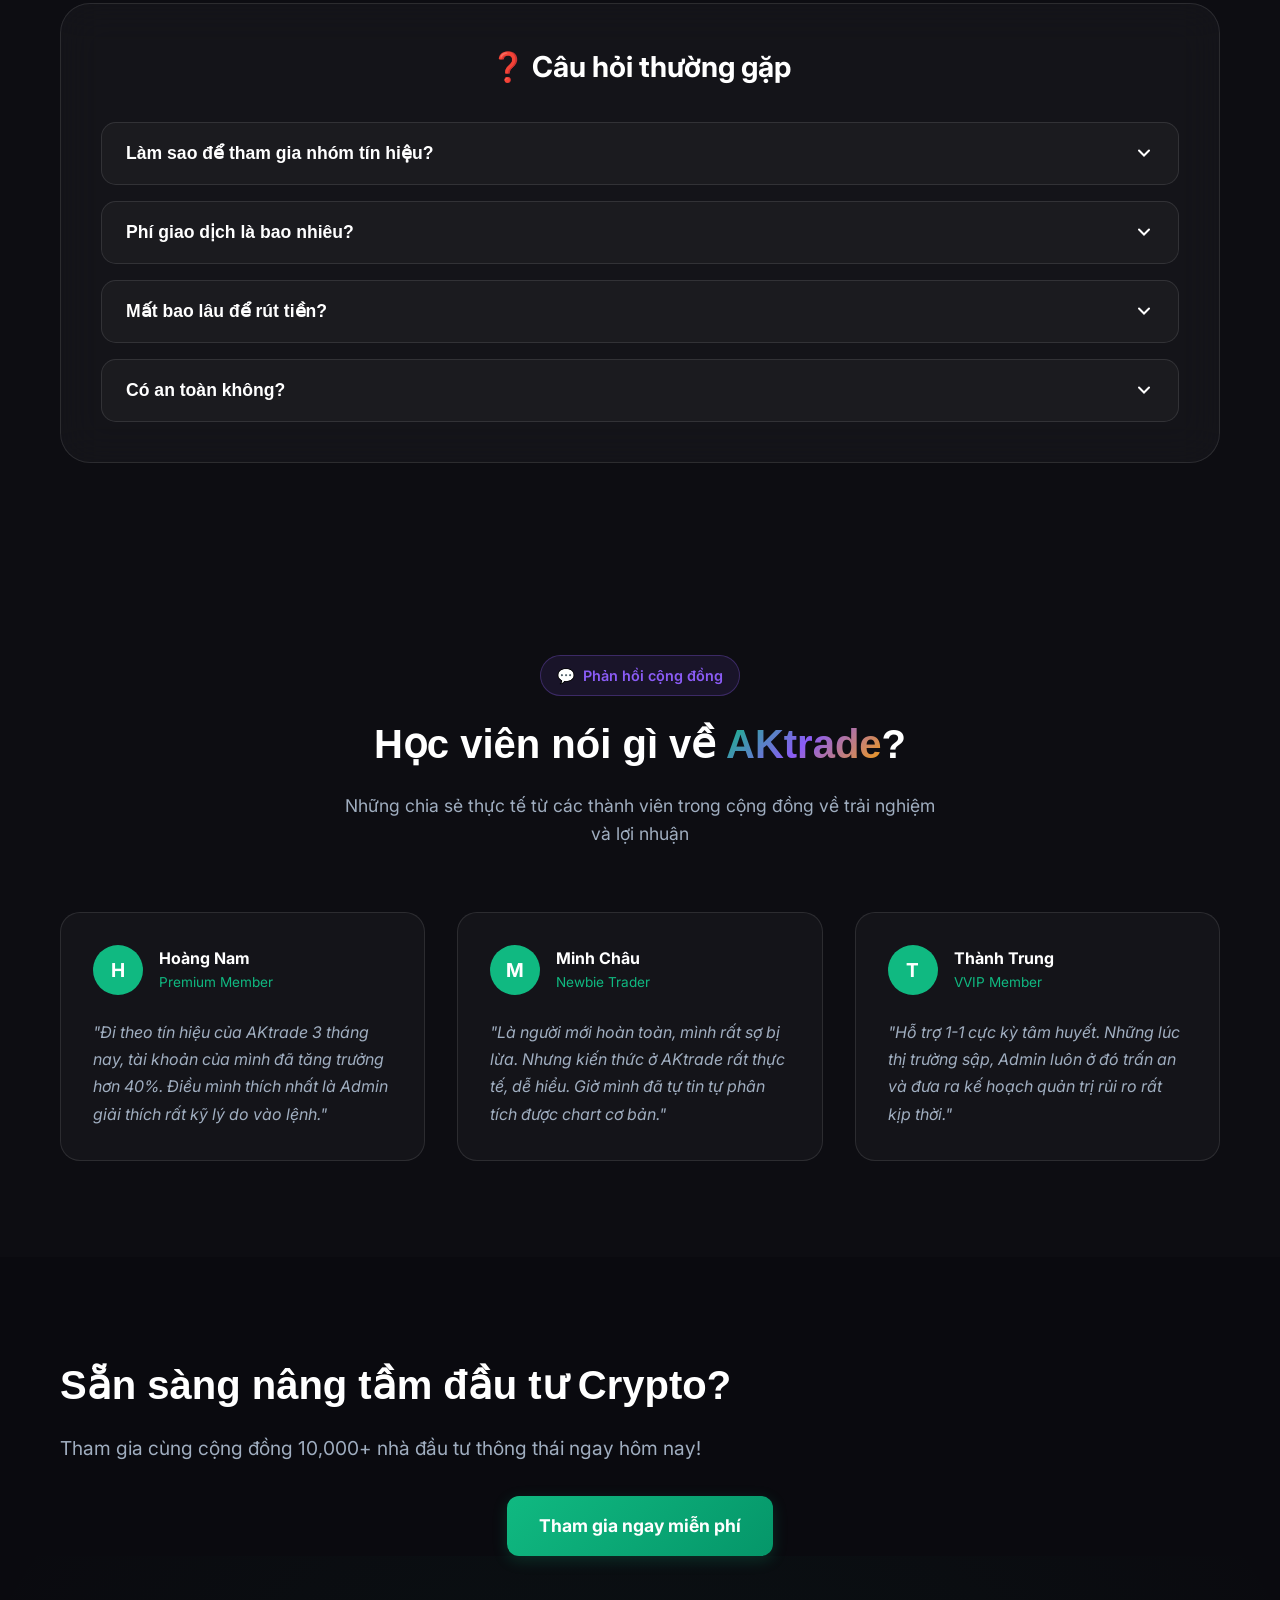
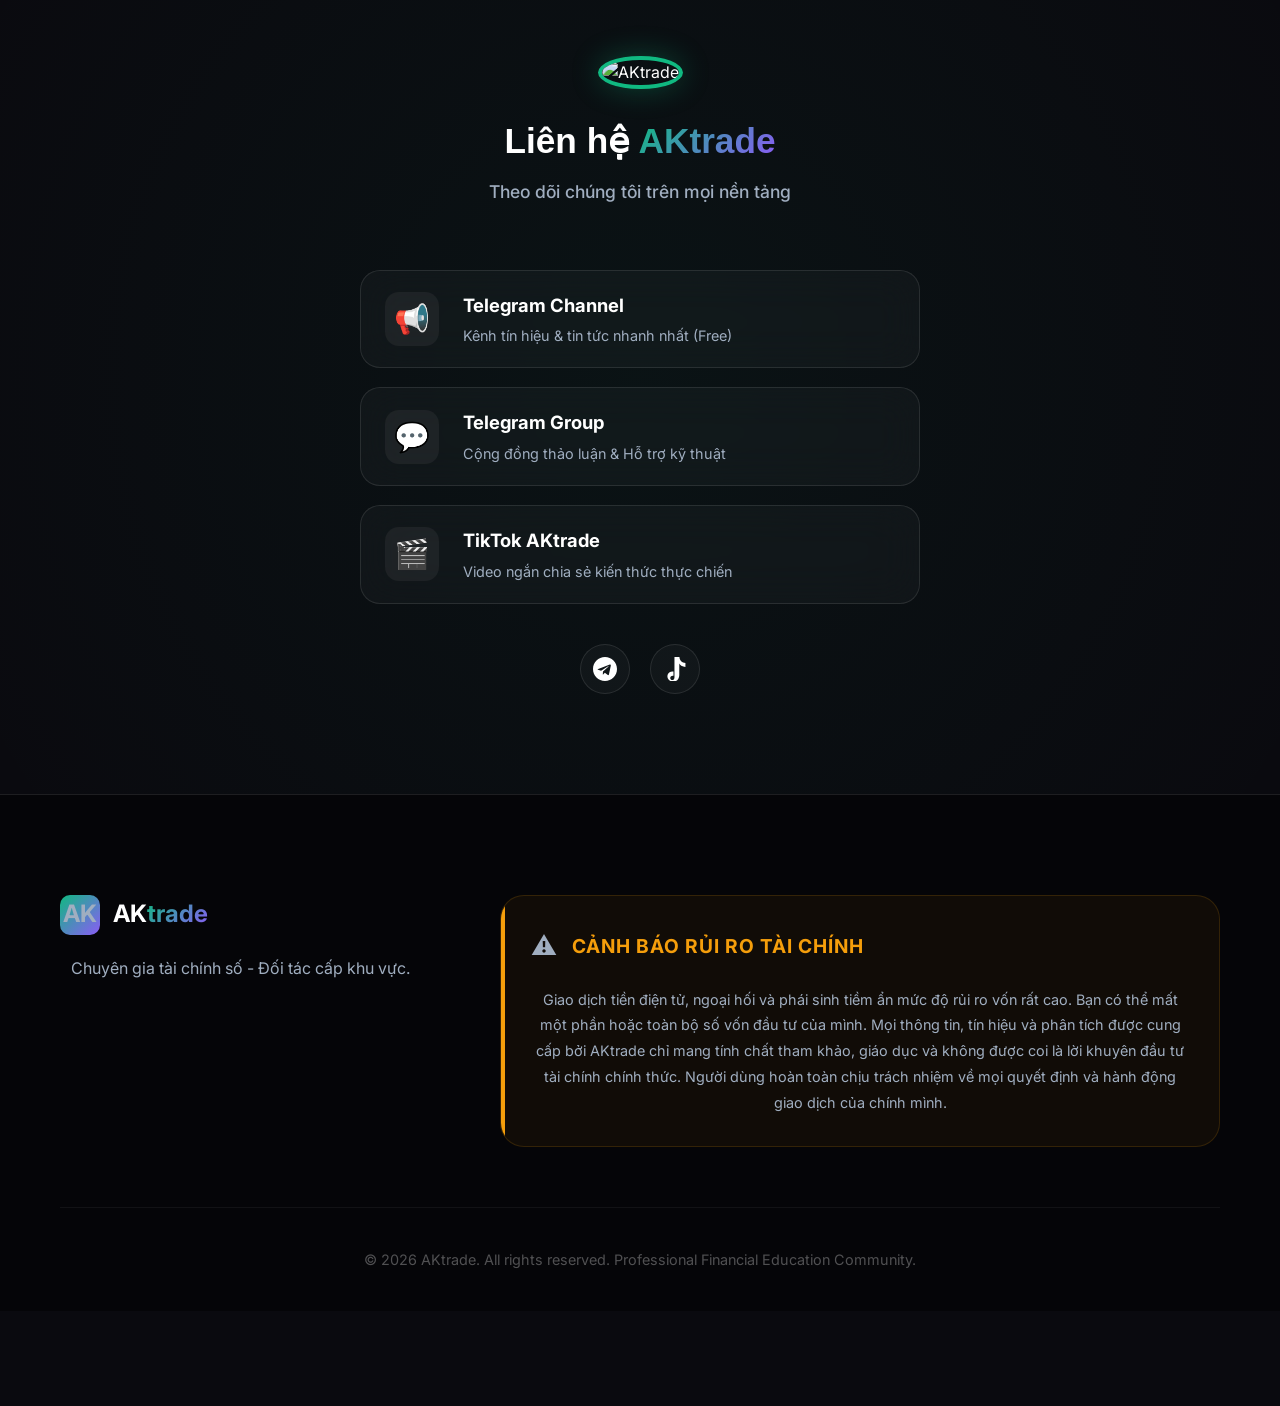
==== commit 80d91578: "Remove 'Tìm hiểu thêm' button" ====
--- a/index.html
+++ b/index.html
@@ -90,9 +90,7 @@
                             class="btn btn-cta-gold btn-large" target="_blank">
                             <span>📱 Tham Gia Nhóm Telegram Miễn Phí</span>
                         </a>
-                        <a href="#features" class="btn btn-secondary btn-large">
-                            <span>Tìm hiểu thêm</span>
-                        </a>
+                        
                     </div>
                     <div class="hero-stats">
                         <div class="stat-item">
